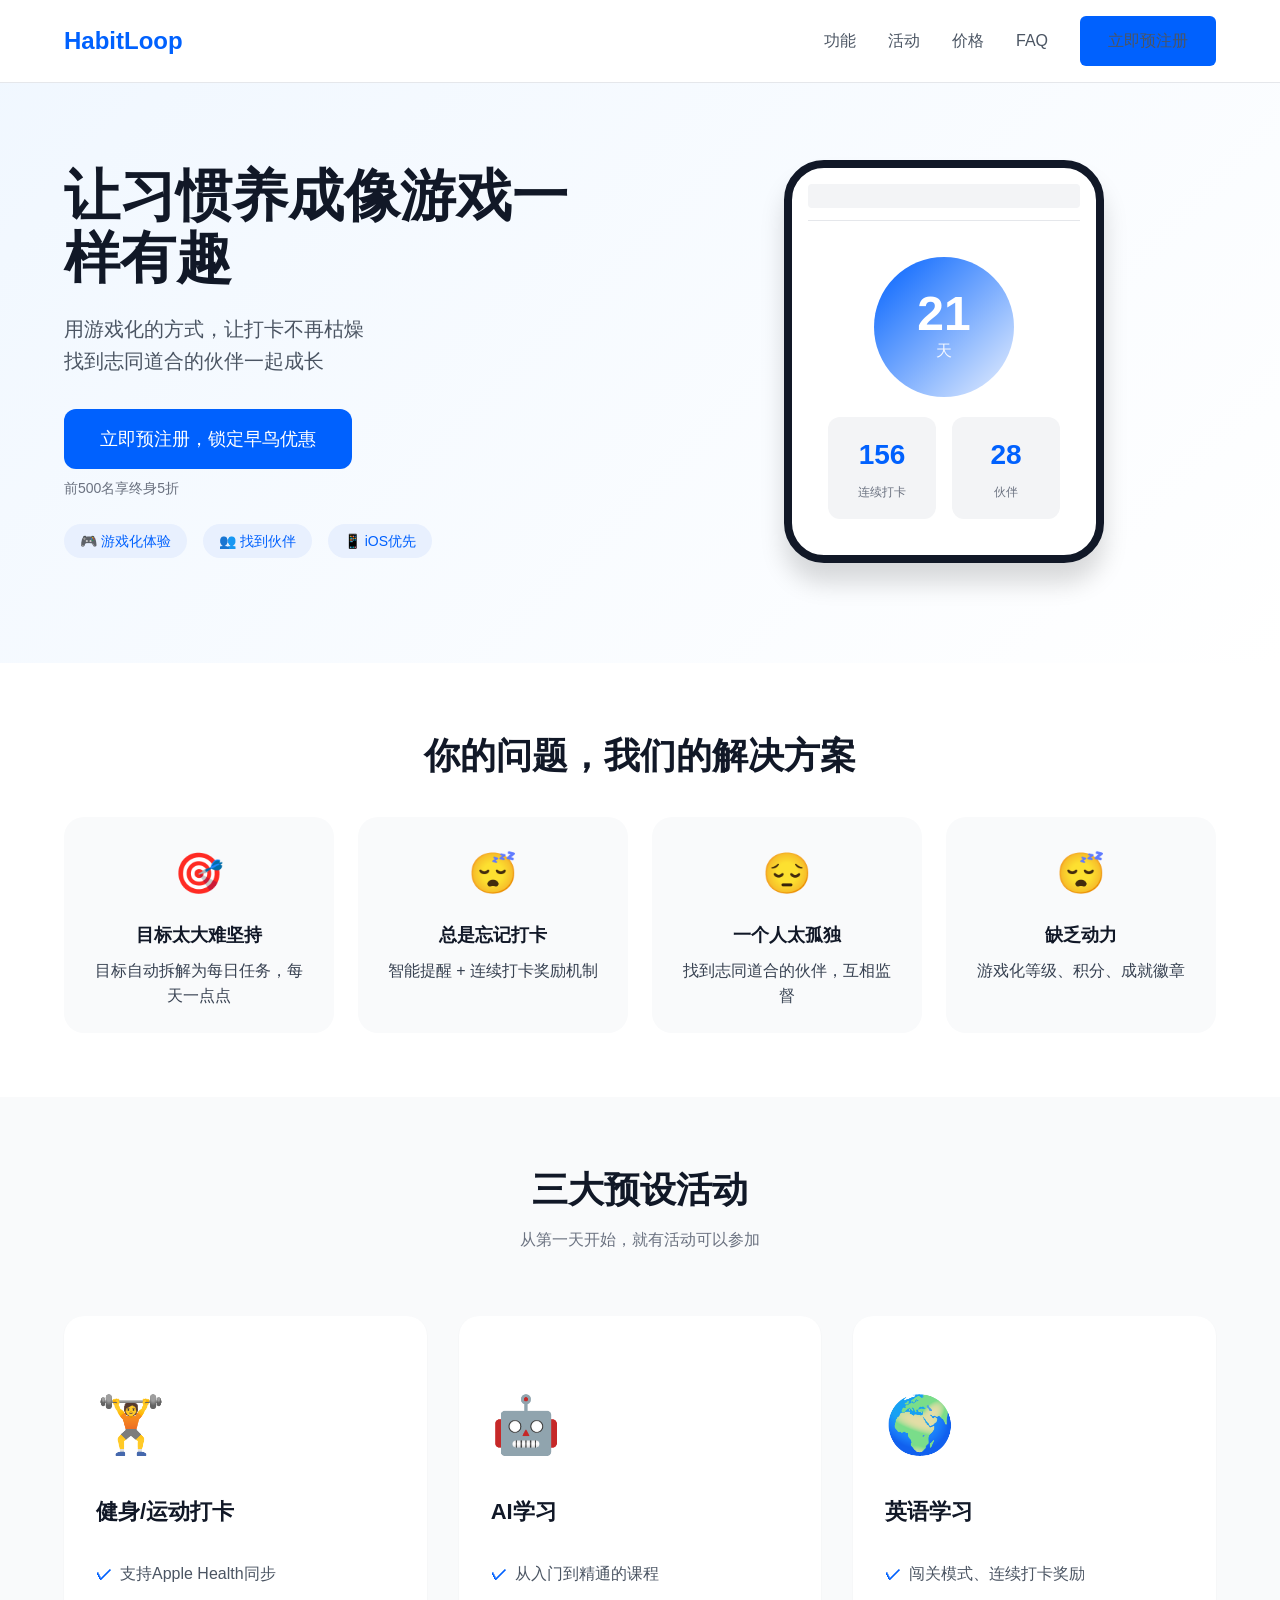
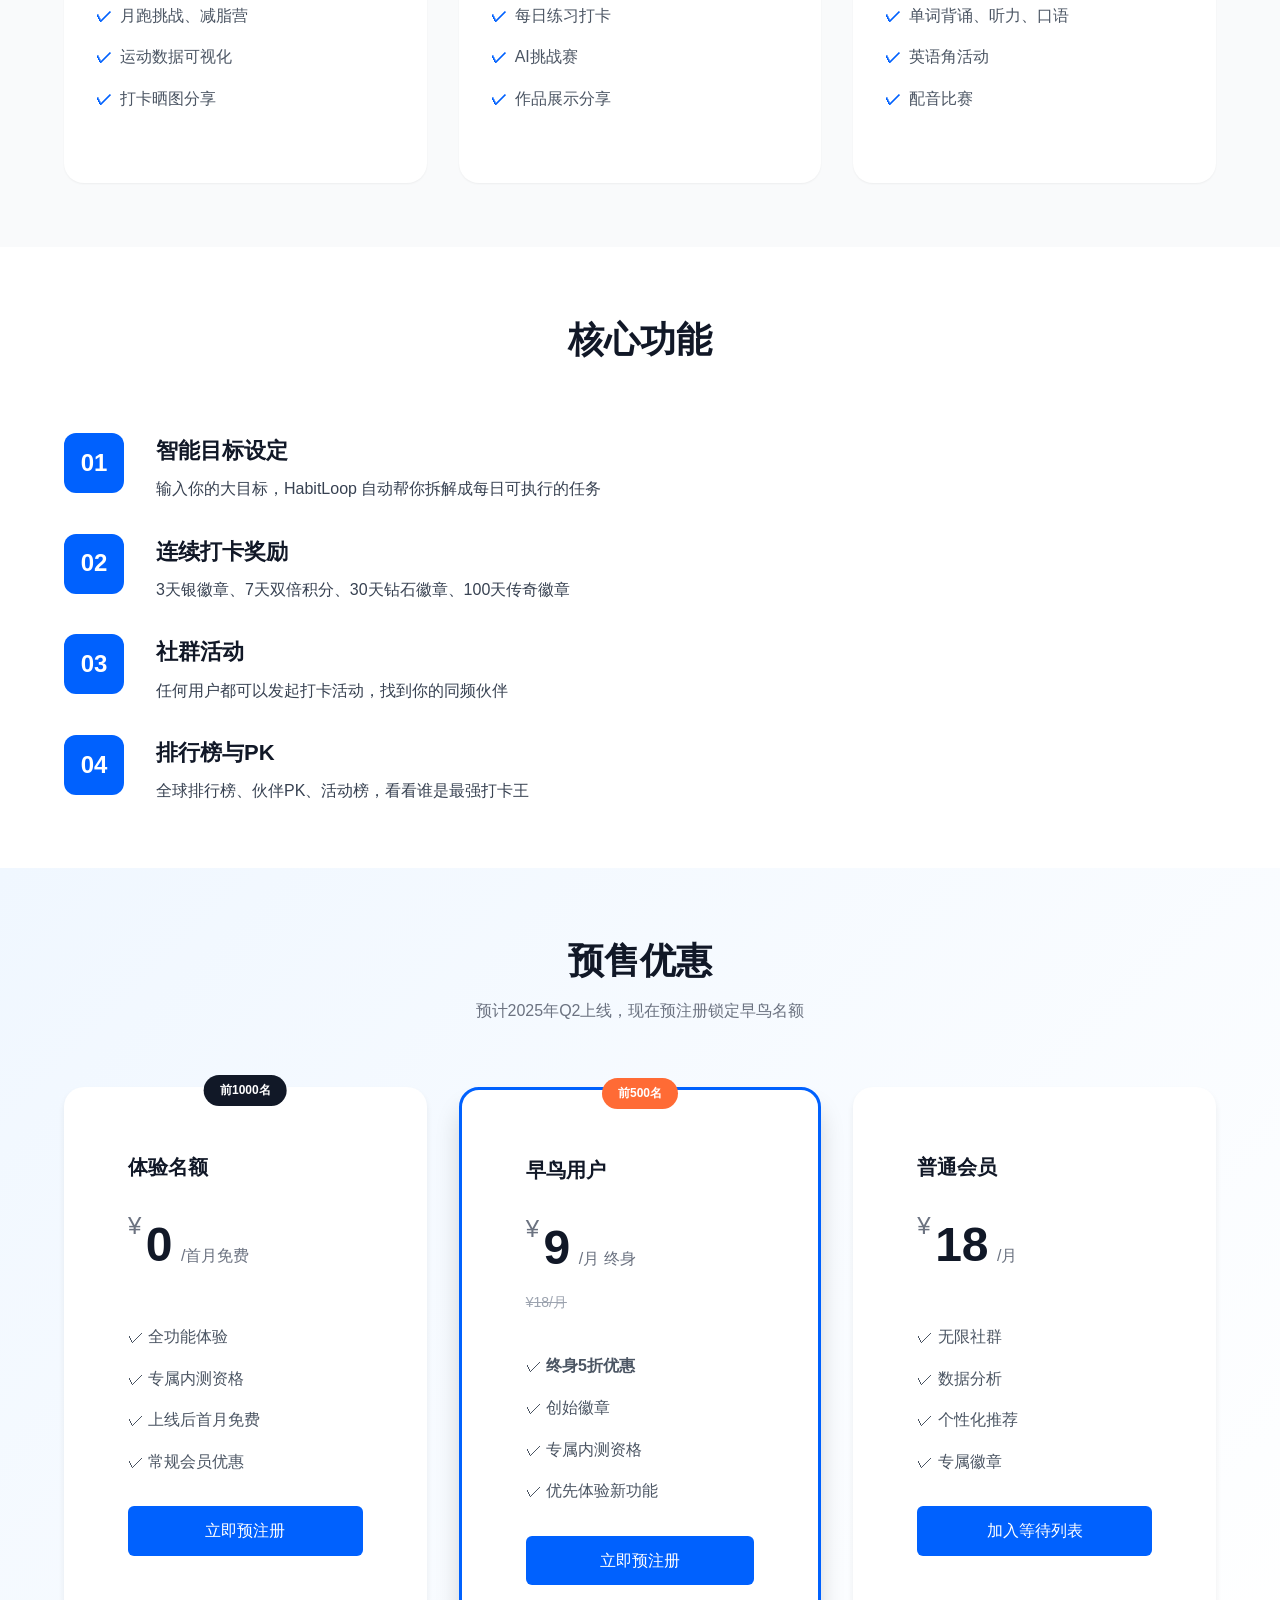
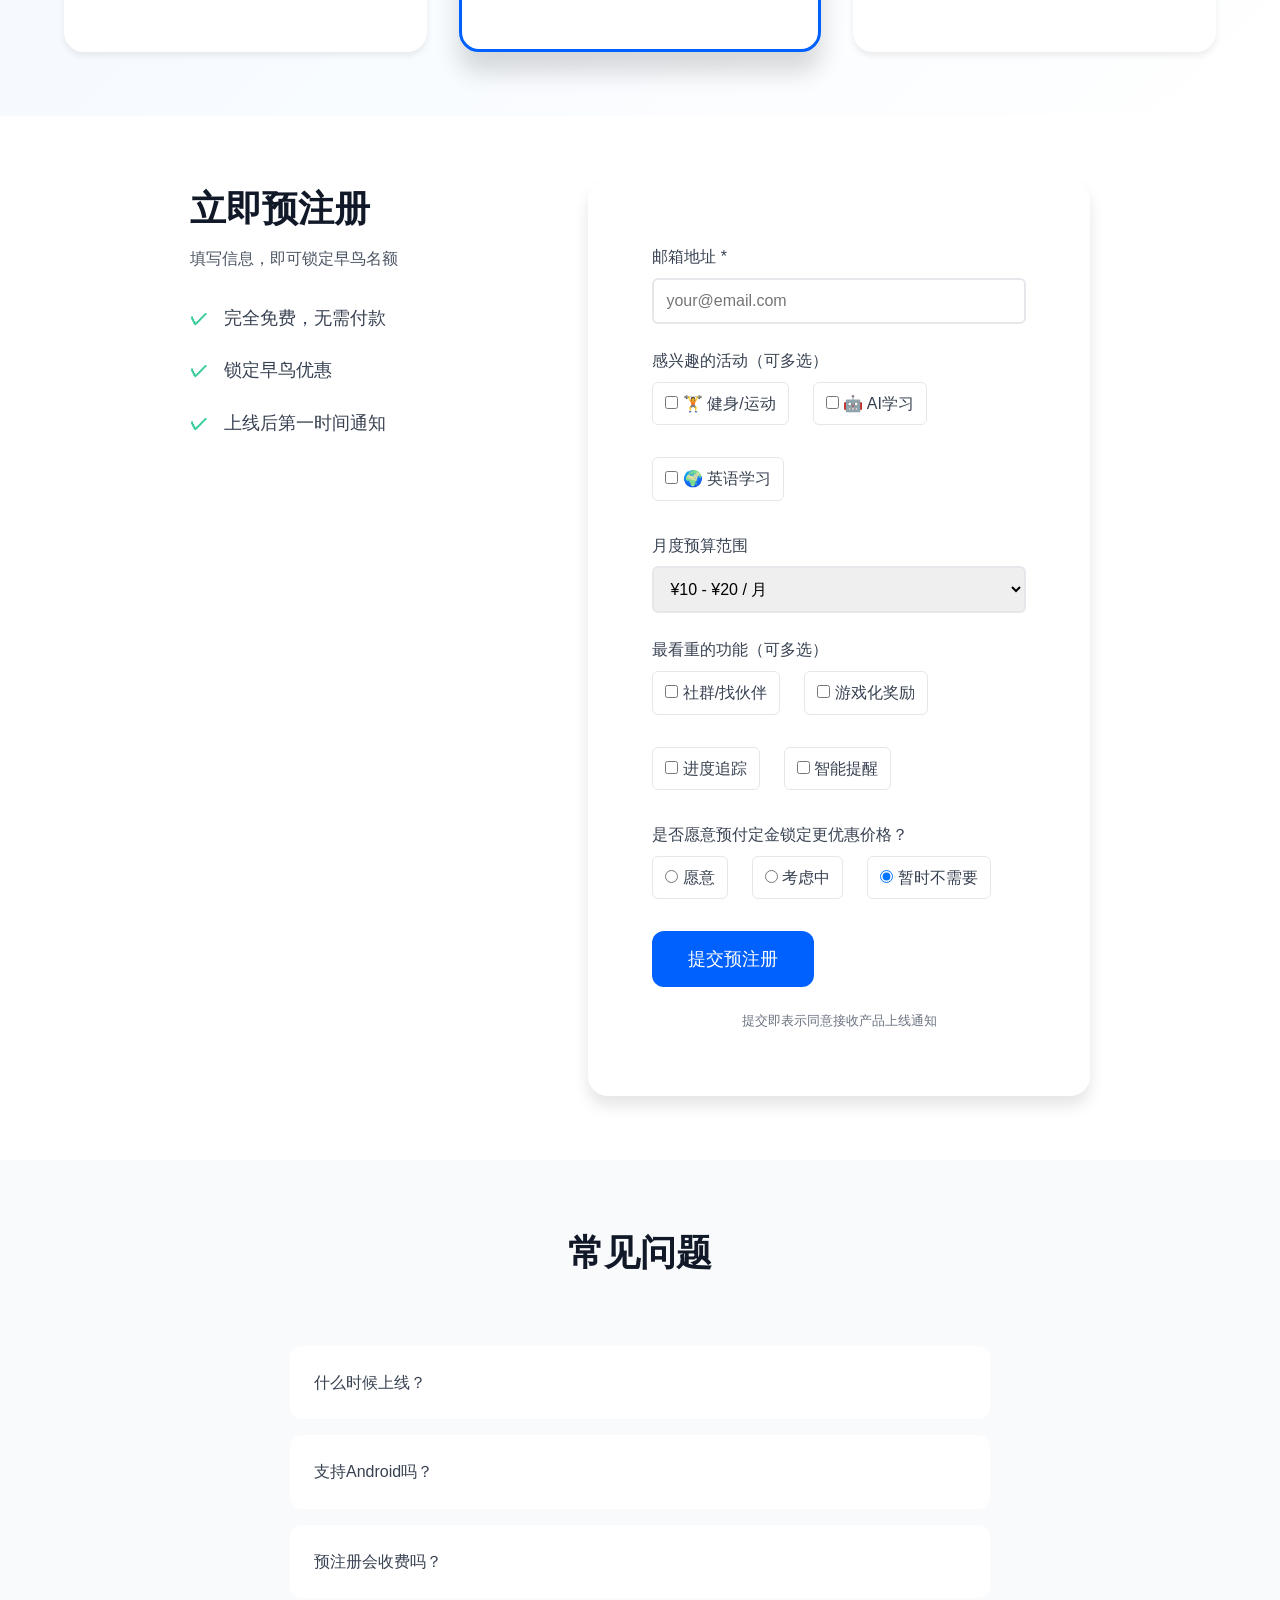
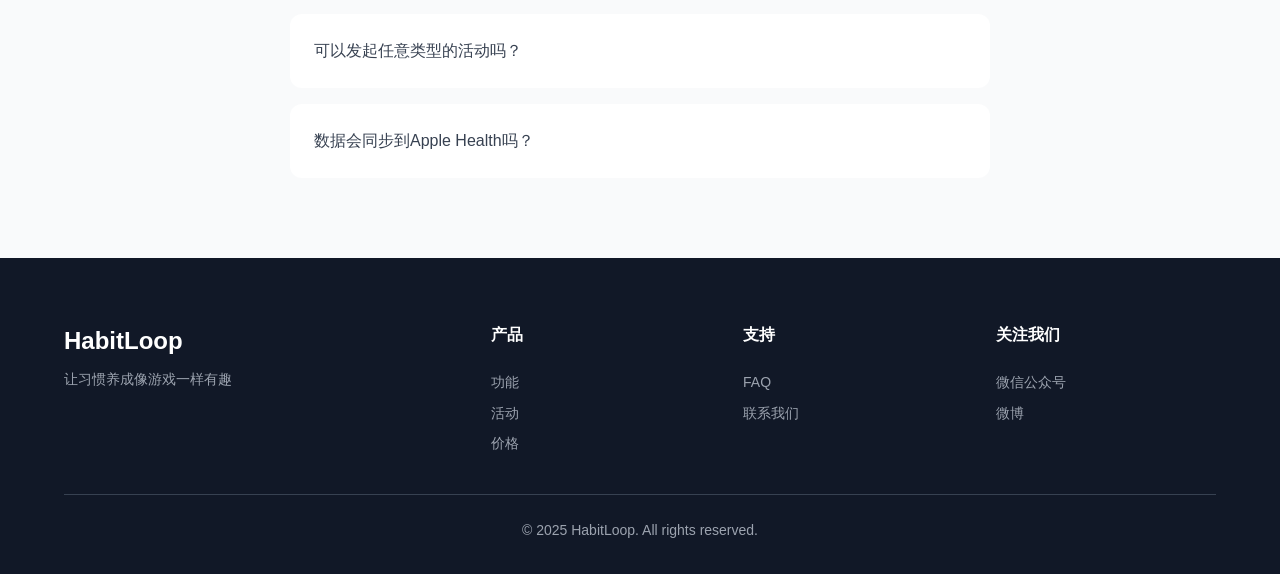
==== landing-page/index.html @ 8d121de8 "Initial commit: HabitLoop MVP with landing page" ====
<!DOCTYPE html>
<html lang="zh-CN">
<head>
    <meta charset="UTF-8">
    <meta name="viewport" content="width=device-width, initial-scale=1.0">
    <title>HabitLoop — 让习惯养成像游戏一样有趣</title>
    <link rel="stylesheet" href="css/style.css">
</head>
<body>
    <!-- 导航栏 -->
    <nav class="navbar">
        <div class="container">
            <div class="nav-brand">
                <span class="logo">HabitLoop</span>
            </div>
            <div class="nav-links">
                <a href="#features">功能</a>
                <a href="#activities">活动</a>
                <a href="#pricing">价格</a>
                <a href="#faq">FAQ</a>
                <a href="#register" class="btn-primary">立即预注册</a>
            </div>
        </div>
    </nav>

    <!-- Hero 区域 -->
    <section class="hero">
        <div class="container">
            <div class="hero-content">
                <h1>让习惯养成像游戏一样有趣</h1>
                <p class="hero-subtitle">用游戏化的方式，让打卡不再枯燥<br/>找到志同道合的伙伴一起成长</p>
                <div class="hero-cta">
                    <a href="#register" class="btn-large btn-primary">立即预注册，锁定早鸟优惠</a>
                    <p class="hero-note">前500名享终身5折</p>
                </div>
                <div class="hero-badges">
                    <span class="badge">🎮 游戏化体验</span>
                    <span class="badge">👥 找到伙伴</span>
                    <span class="badge">📱 iOS优先</span>
                </div>
            </div>
            <div class="hero-visual">
                <div class="mockup">
                    <div class="mockup-header">
                        <div class="status-bar"></div>
                    </div>
                    <div class="mockup-body">
                        <div class="progress-ring">
                            <span>21</span>
                            <span class="label">天</span>
                        </div>
                        <div class="mockup-stats">
                            <div class="stat">
                                <span class="stat-value">156</span>
                                <span class="stat-label">连续打卡</span>
                            </div>
                            <div class="stat">
                                <span class="stat-value">28</span>
                                <span class="stat-label">伙伴</span>
                            </div>
                        </div>
                    </div>
                </div>
            </div>
        </div>
    </section>

    <!-- 问题与解决方案 -->
    <section class="problem-solution">
        <div class="container">
            <h2>你的问题，我们的解决方案</h2>
            <div class="ps-grid">
                <div class="ps-card">
                    <div class="ps-icon">🎯</div>
                    <h3>目标太大难坚持</h3>
                    <p>目标自动拆解为每日任务，每天一点点</p>
                </div>
                <div class="ps-card">
                    <div class="ps-icon">😴</div>
                    <h3>总是忘记打卡</h3>
                    <p>智能提醒 + 连续打卡奖励机制</p>
                </div>
                <div class="ps-card">
                    <div class="ps-icon">😔</div>
                    <h3>一个人太孤独</h3>
                    <p>找到志同道合的伙伴，互相监督</p>
                </div>
                <div class="ps-card">
                    <div class="ps-icon">😴</div>
                    <h3>缺乏动力</h3>
                    <p>游戏化等级、积分、成就徽章</p>
                </div>
            </div>
        </div>
    </section>

    <!-- 三大预设活动 -->
    <section id="activities" class="activities">
        <div class="container">
            <h2>三大预设活动</h2>
            <p class="section-subtitle">从第一天开始，就有活动可以参加</p>
            <div class="activity-grid">
                <div class="activity-card">
                    <div class="activity-icon">🏋️</div>
                    <h3>健身/运动打卡</h3>
                    <ul>
                        <li>支持Apple Health同步</li>
                        <li>月跑挑战、减脂营</li>
                        <li>运动数据可视化</li>
                        <li>打卡晒图分享</li>
                    </ul>
                </div>
                <div class="activity-card">
                    <div class="activity-icon">🤖</div>
                    <h3>AI学习</h3>
                    <ul>
                        <li>从入门到精通的课程</li>
                        <li>每日练习打卡</li>
                        <li>AI挑战赛</li>
                        <li>作品展示分享</li>
                    </ul>
                </div>
                <div class="activity-card">
                    <div class="activity-icon">🌍</div>
                    <h3>英语学习</h3>
                    <ul>
                        <li>闯关模式、连续打卡奖励</li>
                        <li>单词背诵、听力、口语</li>
                        <li>英语角活动</li>
                        <li>配音比赛</li>
                    </ul>
                </div>
            </div>
        </div>
    </section>

    <!-- 核心功能 -->
    <section id="features" class="features">
        <div class="container">
            <h2>核心功能</h2>
            <div class="features-list">
                <div class="feature-item">
                    <div class="feature-number">01</div>
                    <div class="feature-content">
                        <h3>智能目标设定</h3>
                        <p>输入你的大目标，HabitLoop 自动帮你拆解成每日可执行的任务</p>
                    </div>
                </div>
                <div class="feature-item">
                    <div class="feature-number">02</div>
                    <div class="feature-content">
                        <h3>连续打卡奖励</h3>
                        <p>3天银徽章、7天双倍积分、30天钻石徽章、100天传奇徽章</p>
                    </div>
                </div>
                <div class="feature-item">
                    <div class="feature-number">03</div>
                    <div class="feature-content">
                        <h3>社群活动</h3>
                        <p>任何用户都可以发起打卡活动，找到你的同频伙伴</p>
                    </div>
                </div>
                <div class="feature-item">
                    <div class="feature-number">04</div>
                    <div class="feature-content">
                        <h3>排行榜与PK</h3>
                        <p>全球排行榜、伙伴PK、活动榜，看看谁是最强打卡王</p>
                    </div>
                </div>
            </div>
        </div>
    </section>

    <!-- 价格计划 -->
    <section id="pricing" class="pricing">
        <div class="container">
            <h2>预售优惠</h2>
            <p class="section-subtitle">预计2025年Q2上线，现在预注册锁定早鸟名额</p>
            <div class="pricing-grid">
                <div class="pricing-card">
                    <div class="pricing-badge">前1000名</div>
                    <h3>体验名额</h3>
                    <div class="price">
                        <span class="currency">¥</span>
                        <span class="amount">0</span>
                        <span class="period">/首月免费</span>
                    </div>
                    <ul>
                        <li>✓ 全功能体验</li>
                        <li>✓ 专属内测资格</li>
                        <li>✓ 上线后首月免费</li>
                        <li>✓ 常规会员优惠</li>
                    </ul>
                    <a href="#register" class="btn-block">立即预注册</a>
                </div>
                <div class="pricing-card featured">
                    <div class="pricing-badge hot">前500名</div>
                    <h3>早鸟用户</h3>
                    <div class="price">
                        <span class="currency">¥</span>
                        <span class="amount">9</span>
                        <span class="period">/月 终身</span>
                        <span class="original">¥18/月</span>
                    </div>
                    <ul>
                        <li>✓ <strong>终身5折优惠</strong></li>
                        <li>✓ 创始徽章</li>
                        <li>✓ 专属内测资格</li>
                        <li>✓ 优先体验新功能</li>
                    </ul>
                    <a href="#register" class="btn-block btn-primary">立即预注册</a>
                </div>
                <div class="pricing-card">
                    <h3>普通会员</h3>
                    <div class="price">
                        <span class="currency">¥</span>
                        <span class="amount">18</span>
                        <span class="period">/月</span>
                    </div>
                    <ul>
                        <li>✓ 无限社群</li>
                        <li>✓ 数据分析</li>
                        <li>✓ 个性化推荐</li>
                        <li>✓ 专属徽章</li>
                    </ul>
                    <a href="#register" class="btn-block">加入等待列表</a>
                </div>
            </div>
        </div>
    </section>

    <!-- 预注册表单 -->
    <section id="register" class="register">
        <div class="container">
            <div class="register-container">
                <div class="register-info">
                    <h2>立即预注册</h2>
                    <p>填写信息，即可锁定早鸟名额</p>
                    <div class="register-benefits">
                        <div class="benefit">
                            <span class="check">✓</span>
                            <span>完全免费，无需付款</span>
                        </div>
                        <div class="benefit">
                            <span class="check">✓</span>
                            <span>锁定早鸟优惠</span>
                        </div>
                        <div class="benefit">
                            <span class="check">✓</span>
                            <span>上线后第一时间通知</span>
                        </div>
                    </div>
                </div>
                <form class="register-form" id="preRegisterForm">
                    <div class="form-group">
                        <label>邮箱地址 *</label>
                        <input type="email" id="email" required placeholder="your@email.com">
                    </div>
                    <div class="form-group">
                        <label>感兴趣的活动（可多选）</label>
                        <div class="checkbox-group">
                            <label class="checkbox">
                                <input type="checkbox" name="activities" value="fitness">
                                <span>🏋️ 健身/运动</span>
                            </label>
                            <label class="checkbox">
                                <input type="checkbox" name="activities" value="ai">
                                <span>🤖 AI学习</span>
                            </label>
                            <label class="checkbox">
                                <input type="checkbox" name="activities" value="english">
                                <span>🌍 英语学习</span>
                            </label>
                        </div>
                    </div>
                    <div class="form-group">
                        <label>月度预算范围</label>
                        <select id="budget">
                            <option value="0-5">¥0 - ¥5 / 月</option>
                            <option value="5-10">¥5 - ¥10 / 月</option>
                            <option value="10-20" selected>¥10 - ¥20 / 月</option>
                            <option value="20-30">¥20 - ¥30 / 月</option>
                            <option value="30+">¥30+ / 月</option>
                        </select>
                    </div>
                    <div class="form-group">
                        <label>最看重的功能（可多选）</label>
                        <div class="checkbox-group">
                            <label class="checkbox">
                                <input type="checkbox" name="features" value="community">
                                <span>社群/找伙伴</span>
                            </label>
                            <label class="checkbox">
                                <input type="checkbox" name="features" value="gamification">
                                <span>游戏化奖励</span>
                            </label>
                            <label class="checkbox">
                                <input type="checkbox" name="features" value="tracking">
                                <span>进度追踪</span>
                            </label>
                            <label class="checkbox">
                                <input type="checkbox" name="features" value="reminders">
                                <span>智能提醒</span>
                            </label>
                        </div>
                    </div>
                    <div class="form-group">
                        <label>是否愿意预付定金锁定更优惠价格？</label>
                        <div class="radio-group">
                            <label class="radio">
                                <input type="radio" name="prepay" value="yes">
                                <span>愿意</span>
                            </label>
                            <label class="radio">
                                <input type="radio" name="prepay" value="maybe">
                                <span>考虑中</span>
                            </label>
                            <label class="radio">
                                <input type="radio" name="prepay" value="no" checked>
                                <span>暂时不需要</span>
                            </label>
                        </div>
                    </div>
                    <button type="submit" class="btn-large btn-primary">提交预注册</button>
                    <p class="form-note">提交即表示同意接收产品上线通知</p>
                </form>
                <div id="successMessage" class="success-message hidden">
                    <div class="success-icon">🎉</div>
                    <h3>预注册成功！</h3>
                    <p>感谢您的支持，我们会第一时间通知您上线消息。</p>
                </div>
            </div>
        </div>
    </section>

    <!-- FAQ -->
    <section id="faq" class="faq">
        <div class="container">
            <h2>常见问题</h2>
            <div class="faq-list">
                <div class="faq-item">
                    <div class="faq-question">什么时候上线？</div>
                    <div class="faq-answer">预计2025年Q2上线，具体时间会通过邮件通知预注册用户。</div>
                </div>
                <div class="faq-item">
                    <div class="faq-question">支持Android吗？</div>
                    <div class="faq-answer">目前优先开发iOS版本，Android版本计划稍后推出。</div>
                </div>
                <div class="faq-item">
                    <div class="faq-question">预注册会收费吗？</div>
                    <div class="faq-answer">完全免费！预注册只是为了锁定早鸟优惠，无需任何费用。</div>
                </div>
                <div class="faq-item">
                    <div class="faq-question">可以发起任意类型的活动吗？</div>
                    <div class="faq-answer">是的！任何用户都可以发起打卡活动，无论是运动、学习还是其他兴趣。</div>
                </div>
                <div class="faq-item">
                    <div class="faq-question">数据会同步到Apple Health吗？</div>
                    <div class="faq-answer">是的，健身打卡支持与Apple Health数据同步。</div>
                </div>
            </div>
        </div>
    </section>

    <!-- 页脚 -->
    <footer class="footer">
        <div class="container">
            <div class="footer-content">
                <div class="footer-brand">
                    <span class="logo">HabitLoop</span>
                    <p>让习惯养成像游戏一样有趣</p>
                </div>
                <div class="footer-links">
                    <div class="footer-link-group">
                        <h4>产品</h4>
                        <a href="#features">功能</a>
                        <a href="#activities">活动</a>
                        <a href="#pricing">价格</a>
                    </div>
                    <div class="footer-link-group">
                        <h4>支持</h4>
                        <a href="#faq">FAQ</a>
                        <a href="mailto:hello@habitloop.app">联系我们</a>
                    </div>
                    <div class="footer-link-group">
                        <h4>关注我们</h4>
                        <a href="#">微信公众号</a>
                        <a href="#">微博</a>
                    </div>
                </div>
            </div>
            <div class="footer-bottom">
                <p>&copy; 2025 HabitLoop. All rights reserved.</p>
            </div>
        </div>
    </footer>

    <script src="js/main.js"></script>
</body>
</html>
---- landing-page/css/style.css ----
/* === Dropbox Blue 风格设计系统 === */
:root {
    /* 主色调 - Dropbox 蓝 */
    --primary: #0061FE;
    --primary-dark: #0052D9;
    --primary-light: #E8F0FE;

    /* 辅助色 */
    --secondary: #0A2540;
    --accent: #FF6B35;
    --success: #2DCA93;
    --warning: #FFC107;

    /* 中性色 */
    --gray-50: #F9FAFB;
    --gray-100: #F3F4F6;
    --gray-200: #E5E7EB;
    --gray-300: #D1D5DB;
    --gray-400: #9CA3AF;
    --gray-500: #6B7280;
    --gray-600: #4B5563;
    --gray-700: #374151;
    --gray-800: #1F2937;
    --gray-900: #111827;

    /* 背景色 */
    --bg-white: #FFFFFF;
    --bg-light: #F9FAFB;
    --bg-dark: #0A2540;

    /* 阴影 */
    --shadow-sm: 0 1px 2px rgba(0, 0, 0, 0.05);
    --shadow-md: 0 4px 6px rgba(0, 0, 0, 0.07);
    --shadow-lg: 0 10px 15px rgba(0, 0, 0, 0.1);
    --shadow-xl: 0 20px 25px rgba(0, 0, 0, 0.15);

    /* 圆角 */
    --radius-sm: 6px;
    --radius-md: 12px;
    --radius-lg: 20px;
    --radius-xl: 32px;

    /* 间距 */
    --spacing-xs: 8px;
    --spacing-sm: 16px;
    --spacing-md: 24px;
    --spacing-lg: 32px;
    --spacing-xl: 64px;
    --spacing-xxl: 96px;
}

/* === 基础样式 === */
* {
    margin: 0;
    padding: 0;
    box-sizing: border-box;
}

html {
    scroll-behavior: smooth;
}

body {
    font-family: -apple-system, BlinkMacSystemFont, 'SF Pro Display', 'Segoe UI', Roboto, sans-serif;
    color: var(--gray-700);
    line-height: 1.6;
    background: var(--bg-white);
}

.container {
    max-width: 1200px;
    margin: 0 auto;
    padding: 0 var(--spacing-md);
}

h1, h2, h3, h4 {
    color: var(--gray-900);
    font-weight: 600;
}

a {
    text-decoration: none;
    color: inherit;
}

ul {
    list-style: none;
}

/* === 按钮样式 === */
.btn-primary, .btn-block, .btn-large {
    display: inline-flex;
    align-items: center;
    justify-content: center;
    gap: var(--spacing-xs);
    padding: 12px 28px;
    background: var(--primary);
    color: white;
    border-radius: var(--radius-sm);
    font-weight: 500;
    font-size: 16px;
    transition: all 0.3s ease;
    border: none;
    cursor: pointer;
}

.btn-primary:hover, .btn-block:hover, .btn-large:hover {
    background: var(--primary-dark);
    transform: translateY(-2px);
    box-shadow: var(--shadow-lg);
}

.btn-block {
    width: 100%;
}

.btn-large {
    padding: 16px 36px;
    font-size: 18px;
    border-radius: var(--radius-md);
}

/* === 导航栏 === */
.navbar {
    position: fixed;
    top: 0;
    left: 0;
    right: 0;
    background: rgba(255, 255, 255, 0.95);
    backdrop-filter: blur(10px);
    border-bottom: 1px solid var(--gray-200);
    z-index: 1000;
}

.navbar .container {
    display: flex;
    justify-content: space-between;
    align-items: center;
    padding: var(--spacing-sm) var(--spacing-md);
}

.nav-brand .logo {
    font-size: 24px;
    font-weight: 700;
    color: var(--primary);
}

.nav-links {
    display: flex;
    align-items: center;
    gap: var(--spacing-lg);
}

.nav-links a {
    color: var(--gray-600);
    font-weight: 500;
    transition: color 0.2s;
}

.nav-links a:hover {
    color: var(--primary);
}

/* === Hero 区域 === */
.hero {
    padding: 160px 0 100px;
    background: linear-gradient(135deg, #F0F7FF 0%, #FFFFFF 100%);
}

.hero .container {
    display: grid;
    grid-template-columns: 1fr 1fr;
    gap: var(--spacing-xl);
    align-items: center;
}

.hero h1 {
    font-size: 56px;
    line-height: 1.1;
    margin-bottom: var(--spacing-md);
    color: var(--gray-900);
}

.hero-subtitle {
    font-size: 20px;
    color: var(--gray-600);
    margin-bottom: var(--spacing-lg);
}

.hero-cta {
    margin-bottom: var(--spacing-md);
}

.hero-note {
    font-size: 14px;
    color: var(--gray-500);
    margin-top: var(--spacing-xs);
}

.hero-badges {
    display: flex;
    gap: var(--spacing-sm);
    flex-wrap: wrap;
}

.badge {
    background: var(--primary-light);
    color: var(--primary);
    padding: 6px 16px;
    border-radius: 20px;
    font-size: 14px;
    font-weight: 500;
}

/* 手机模型 */
.mockup {
    background: white;
    border-radius: 40px;
    box-shadow: var(--shadow-xl);
    padding: 16px;
    max-width: 320px;
    margin: 0 auto;
    border: 8px solid var(--gray-900);
}

.mockup-header {
    border-bottom: 1px solid var(--gray-200);
    padding-bottom: 12px;
    margin-bottom: 16px;
}

.status-bar {
    height: 24px;
    background: var(--gray-100);
    border-radius: 4px;
}

.mockup-body {
    text-align: center;
    padding: 20px;
}

.progress-ring {
    width: 140px;
    height: 140px;
    border-radius: 50%;
    background: linear-gradient(135deg, var(--primary) 0%, var(--primary-light) 100%);
    display: flex;
    flex-direction: column;
    align-items: center;
    justify-content: center;
    margin: 0 auto 20px;
    color: white;
}

.progress-ring span:first-child {
    font-size: 48px;
    font-weight: 700;
    line-height: 1;
}

.progress-ring .label {
    font-size: 16px;
    opacity: 0.9;
}

.mockup-stats {
    display: grid;
    grid-template-columns: 1fr 1fr;
    gap: 16px;
}

.stat {
    background: var(--gray-100);
    padding: 16px;
    border-radius: var(--radius-md);
}

.stat-value {
    display: block;
    font-size: 28px;
    font-weight: 700;
    color: var(--primary);
}

.stat-label {
    font-size: 12px;
    color: var(--gray-500);
}

/* === 问题与解决方案 === */
.problem-solution {
    padding: var(--spacing-xl) 0;
    background: var(--bg-white);
}

.problem-solution h2 {
    text-align: center;
    margin-bottom: var(--spacing-lg);
    font-size: 36px;
}

.ps-grid {
    display: grid;
    grid-template-columns: repeat(4, 1fr);
    gap: var(--spacing-md);
}

.ps-card {
    background: var(--bg-light);
    padding: var(--spacing-md);
    border-radius: var(--radius-lg);
    text-align: center;
    transition: transform 0.3s, box-shadow 0.3s;
}

.ps-card:hover {
    transform: translateY(-8px);
    box-shadow: var(--shadow-lg);
}

.ps-icon {
    font-size: 40px;
    margin-bottom: var(--spacing-sm);
}

.ps-card h3 {
    font-size: 18px;
    margin-bottom: var(--spacing-xs);
}

/* === 活动展示 === */
.activities {
    padding: var(--spacing-xl) 0;
    background: var(--gray-50);
}

.activities h2 {
    text-align: center;
    margin-bottom: var(--spacing-xs);
    font-size: 36px;
}

.section-subtitle {
    text-align: center;
    color: var(--gray-500);
    margin-bottom: var(--spacing-xl);
}

.activity-grid {
    display: grid;
    grid-template-columns: repeat(3, 1fr);
    gap: var(--spacing-lg);
}

.activity-card {
    background: white;
    padding: var(--spacing-xl) var(--spacing-lg);
    border-radius: var(--radius-lg);
    box-shadow: var(--shadow-sm);
    transition: all 0.3s;
}

.activity-card:hover {
    box-shadow: var(--shadow-xl);
    transform: translateY(-4px);
}

.activity-icon {
    font-size: 56px;
    margin-bottom: var(--spacing-md);
}

.activity-card h3 {
    font-size: 22px;
    margin-bottom: var(--spacing-md);
}

.activity-card ul li {
    padding: 8px 0;
    color: var(--gray-600);
    display: flex;
    align-items: center;
}

.activity-card ul li::before {
    content: '✓';
    color: var(--primary);
    margin-right: 8px;
    font-weight: bold;
}

/* === 核心功能 === */
.features {
    padding: var(--spacing-xl) 0;
}

.features h2 {
    text-align: center;
    margin-bottom: var(--spacing-xl);
    font-size: 36px;
}

.features-list {
    display: flex;
    flex-direction: column;
    gap: var(--spacing-lg);
}

.feature-item {
    display: flex;
    gap: var(--spacing-lg);
    align-items: flex-start;
}

.feature-number {
    width: 60px;
    height: 60px;
    background: var(--primary);
    color: white;
    border-radius: var(--radius-md);
    display: flex;
    align-items: center;
    justify-content: center;
    font-size: 24px;
    font-weight: 700;
    flex-shrink: 0;
}

.feature-content h3 {
    font-size: 22px;
    margin-bottom: var(--spacing-xs);
}

/* === 价格计划 === */
.pricing {
    padding: var(--spacing-xl) 0;
    background: linear-gradient(135deg, #F0F7FF 0%, #FFFFFF 100%);
}

.pricing h2 {
    text-align: center;
    margin-bottom: var(--spacing-xs);
    font-size: 36px;
}

.pricing-grid {
    display: grid;
    grid-template-columns: repeat(3, 1fr);
    gap: var(--spacing-lg);
    margin-top: var(--spacing-xl);
}

.pricing-card {
    background: white;
    padding: var(--spacing-xl);
    border-radius: var(--radius-lg);
    box-shadow: var(--shadow-md);
    position: relative;
}

.pricing-card.featured {
    border: 3px solid var(--primary);
    box-shadow: var(--shadow-xl);
}

.pricing-badge {
    position: absolute;
    top: -12px;
    left: 50%;
    transform: translateX(-50%);
    background: var(--gray-900);
    color: white;
    padding: 6px 16px;
    border-radius: 20px;
    font-size: 12px;
    font-weight: 600;
}

.pricing-badge.hot {
    background: var(--accent);
}

.pricing-card h3 {
    font-size: 20px;
    margin-bottom: var(--spacing-md);
}

.price {
    margin-bottom: var(--spacing-lg);
}

.currency {
    font-size: 24px;
    color: var(--gray-500);
    vertical-align: top;
}

.amount {
    font-size: 48px;
    font-weight: 700;
    color: var(--gray-900);
}

.period {
    color: var(--gray-500);
    margin-left: 4px;
}

.original {
    display: block;
    font-size: 14px;
    color: var(--gray-400);
    text-decoration: line-through;
    margin-top: 4px;
}

.pricing-card ul li {
    padding: 8px 0;
    color: var(--gray-600);
}

.pricing-card .btn-block {
    margin-top: var(--spacing-md);
}

/* === 预注册表单 === */
.register {
    padding: var(--spacing-xl) 0;
}

.register-container {
    max-width: 900px;
    margin: 0 auto;
    display: grid;
    grid-template-columns: 1fr 1.5fr;
    gap: var(--spacing-xl);
    align-items: start;
}

.register-info h2 {
    font-size: 36px;
    margin-bottom: var(--spacing-xs);
}

.register-info p {
    color: var(--gray-600);
    margin-bottom: var(--spacing-lg);
}

.register-benefits {
    display: flex;
    flex-direction: column;
    gap: var(--spacing-md);
}

.benefit {
    display: flex;
    align-items: center;
    gap: var(--spacing-sm);
    font-size: 18px;
}

.benefit .check {
    color: var(--success);
    font-weight: bold;
}

/* 表单样式 */
.register-form {
    background: white;
    padding: var(--spacing-xl);
    border-radius: var(--radius-lg);
    box-shadow: var(--shadow-lg);
}

.form-group {
    margin-bottom: var(--spacing-md);
}

.form-group label {
    display: block;
    font-weight: 500;
    margin-bottom: var(--spacing-xs);
    color: var(--gray-700);
}

.form-group input[type="email"],
.form-group input[type="text"],
.form-group select,
.form-group textarea {
    width: 100%;
    padding: 12px;
    border: 2px solid var(--gray-200);
    border-radius: var(--radius-sm);
    font-size: 16px;
    transition: border-color 0.2s;
}

.form-group input:focus,
.form-group select:focus,
.form-group textarea:focus {
    outline: none;
    border-color: var(--primary);
}

.checkbox-group,
.radio-group {
    display: flex;
    flex-wrap: wrap;
    gap: var(--spacing-md);
}

.checkbox,
.radio {
    display: flex;
    align-items: center;
    gap: 8px;
    cursor: pointer;
    padding: 8px 12px;
    border: 1px solid var(--gray-200);
    border-radius: var(--radius-sm);
    transition: all 0.2s;
}

.checkbox:hover,
.radio:hover {
    background: var(--gray-50);
}

.checkbox input,
.radio input {
    margin: 0;
}

.form-note {
    text-align: center;
    color: var(--gray-500);
    font-size: 13px;
    margin-top: var(--spacing-md);
}

/* 成功消息 */
.success-message {
    background: white;
    padding: var(--spacing-xl);
    border-radius: var(--radius-lg);
    box-shadow: var(--shadow-lg);
    text-align: center;
}

.success-icon {
    font-size: 64px;
    margin-bottom: var(--spacing-md);
}

.success-message h3 {
    font-size: 24px;
    margin-bottom: var(--spacing-xs);
}

.hidden {
    display: none;
}

/* === FAQ === */
.faq {
    padding: var(--spacing-xl) 0;
    background: var(--gray-50);
}

.faq h2 {
    text-align: center;
    margin-bottom: var(--spacing-xl);
    font-size: 36px;
}

.faq-list {
    max-width: 700px;
    margin: 0 auto;
}

.faq-item {
    background: white;
    margin-bottom: var(--spacing-sm);
    border-radius: var(--radius-md);
    overflow: hidden;
}

.faq-question {
    padding: var(--spacing-md);
    cursor: pointer;
    font-weight: 500;
    transition: background 0.2s;
}

.faq-question:hover {
    background: var(--gray-50);
}

.faq-answer {
    padding: 0 var(--spacing-md) var(--spacing-md);
    color: var(--gray-600);
    display: none;
}

.faq-item.active .faq-answer {
    display: block;
}

/* === 页脚 === */
.footer {
    background: var(--gray-900);
    color: var(--gray-400);
    padding: var(--spacing-xl) 0 var(--spacing-lg);
}

.footer-content {
    display: grid;
    grid-template-columns: 1fr 2fr;
    gap: var(--spacing-xl);
    margin-bottom: var(--spacing-lg);
}

.footer-brand .logo {
    font-size: 24px;
    font-weight: 700;
    color: white;
    display: block;
    margin-bottom: var(--spacing-xs);
}

.footer-brand p {
    font-size: 14px;
}

.footer-links {
    display: grid;
    grid-template-columns: repeat(3, 1fr);
    gap: var(--spacing-lg);
}

.footer-link-group h4 {
    color: white;
    font-size: 16px;
    margin-bottom: var(--spacing-md);
}

.footer-links a {
    display: block;
    color: var(--gray-400);
    margin-bottom: var(--spacing-xs);
    font-size: 14px;
}

.footer-links a:hover {
    color: white;
}

.footer-bottom {
    border-top: 1px solid var(--gray-700);
    padding-top: var(--spacing-md);
    text-align: center;
    font-size: 14px;
}

/* === 响应式设计 === */
@media (max-width: 768px) {
    .nav-links {
        display: none;
    }

    .hero .container {
        grid-template-columns: 1fr;
        text-align: center;
    }

    .hero h1 {
        font-size: 36px;
    }

    .ps-grid,
    .activity-grid,
    .pricing-grid {
        grid-template-columns: 1fr;
    }

    .register-container {
        grid-template-columns: 1fr;
    }

    .footer-content {
        grid-template-columns: 1fr;
    }

    .footer-links {
        grid-template-columns: repeat(2, 1fr);
    }
}
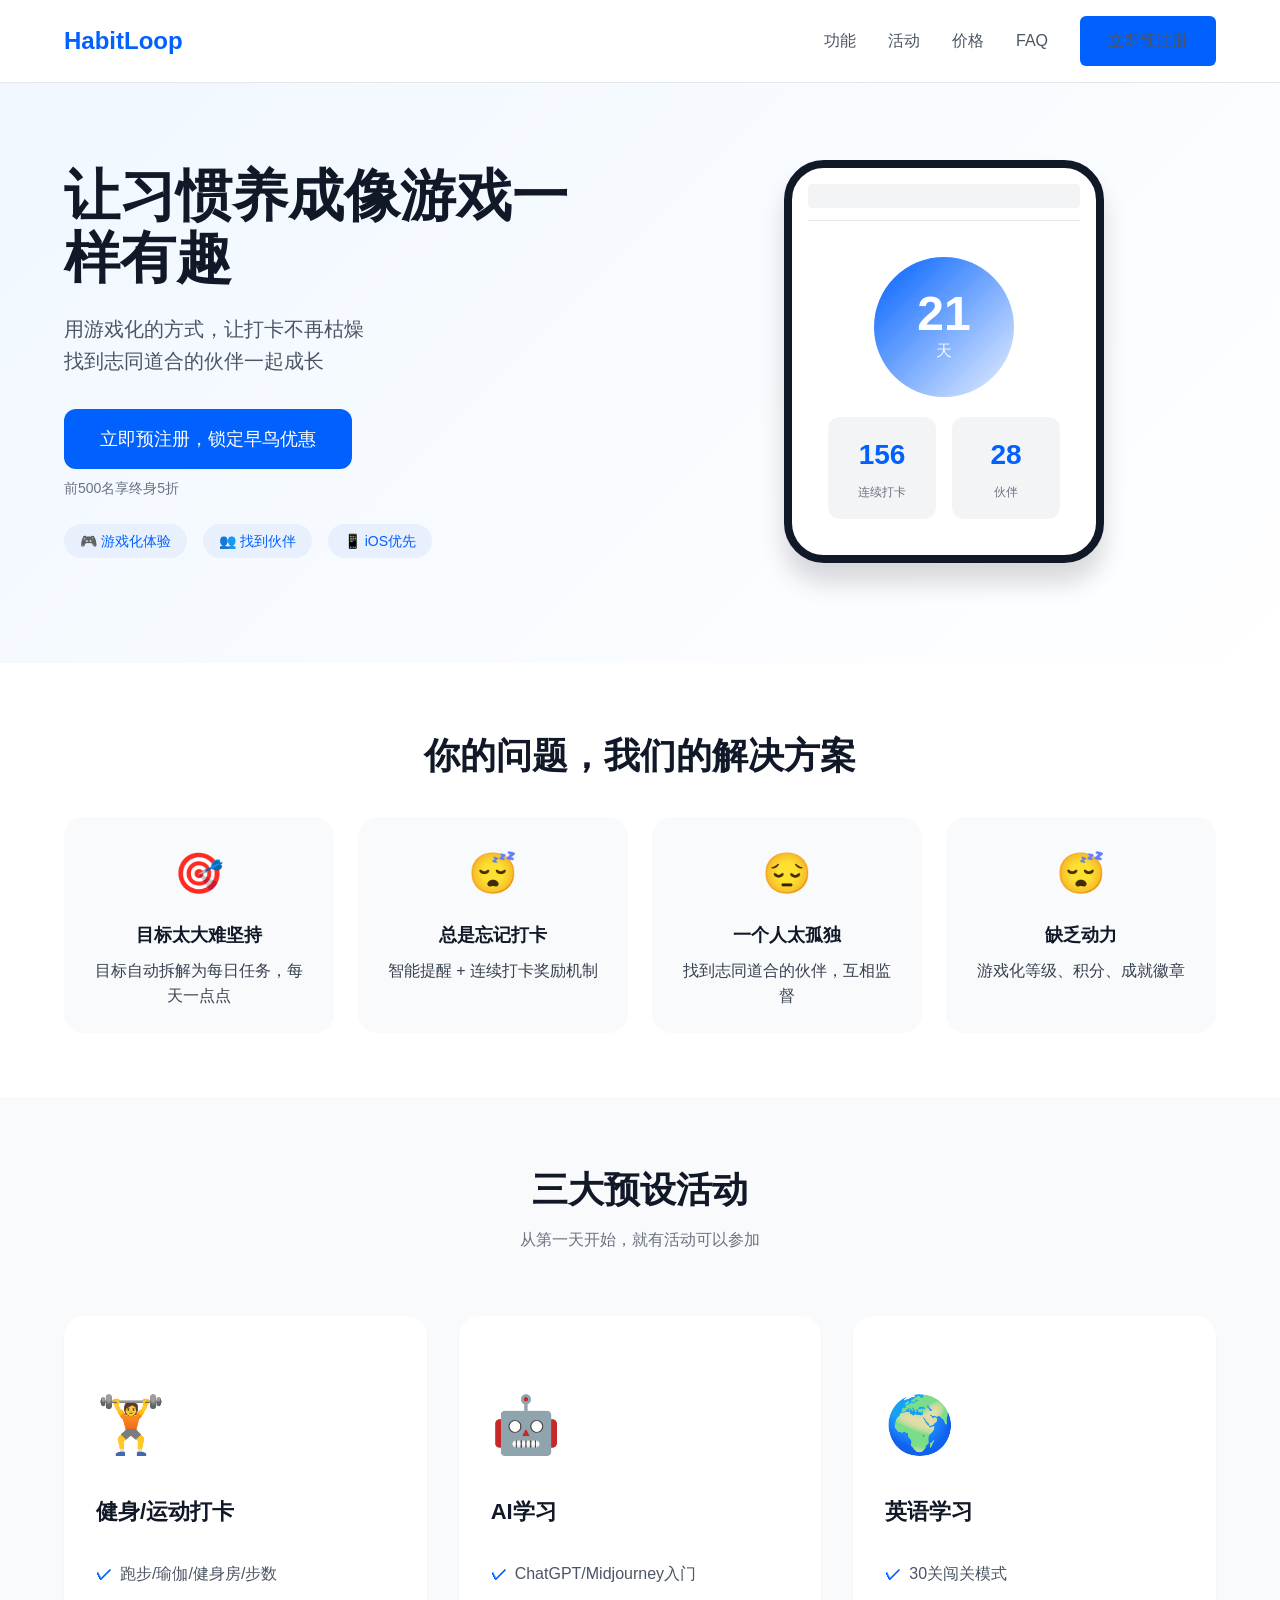
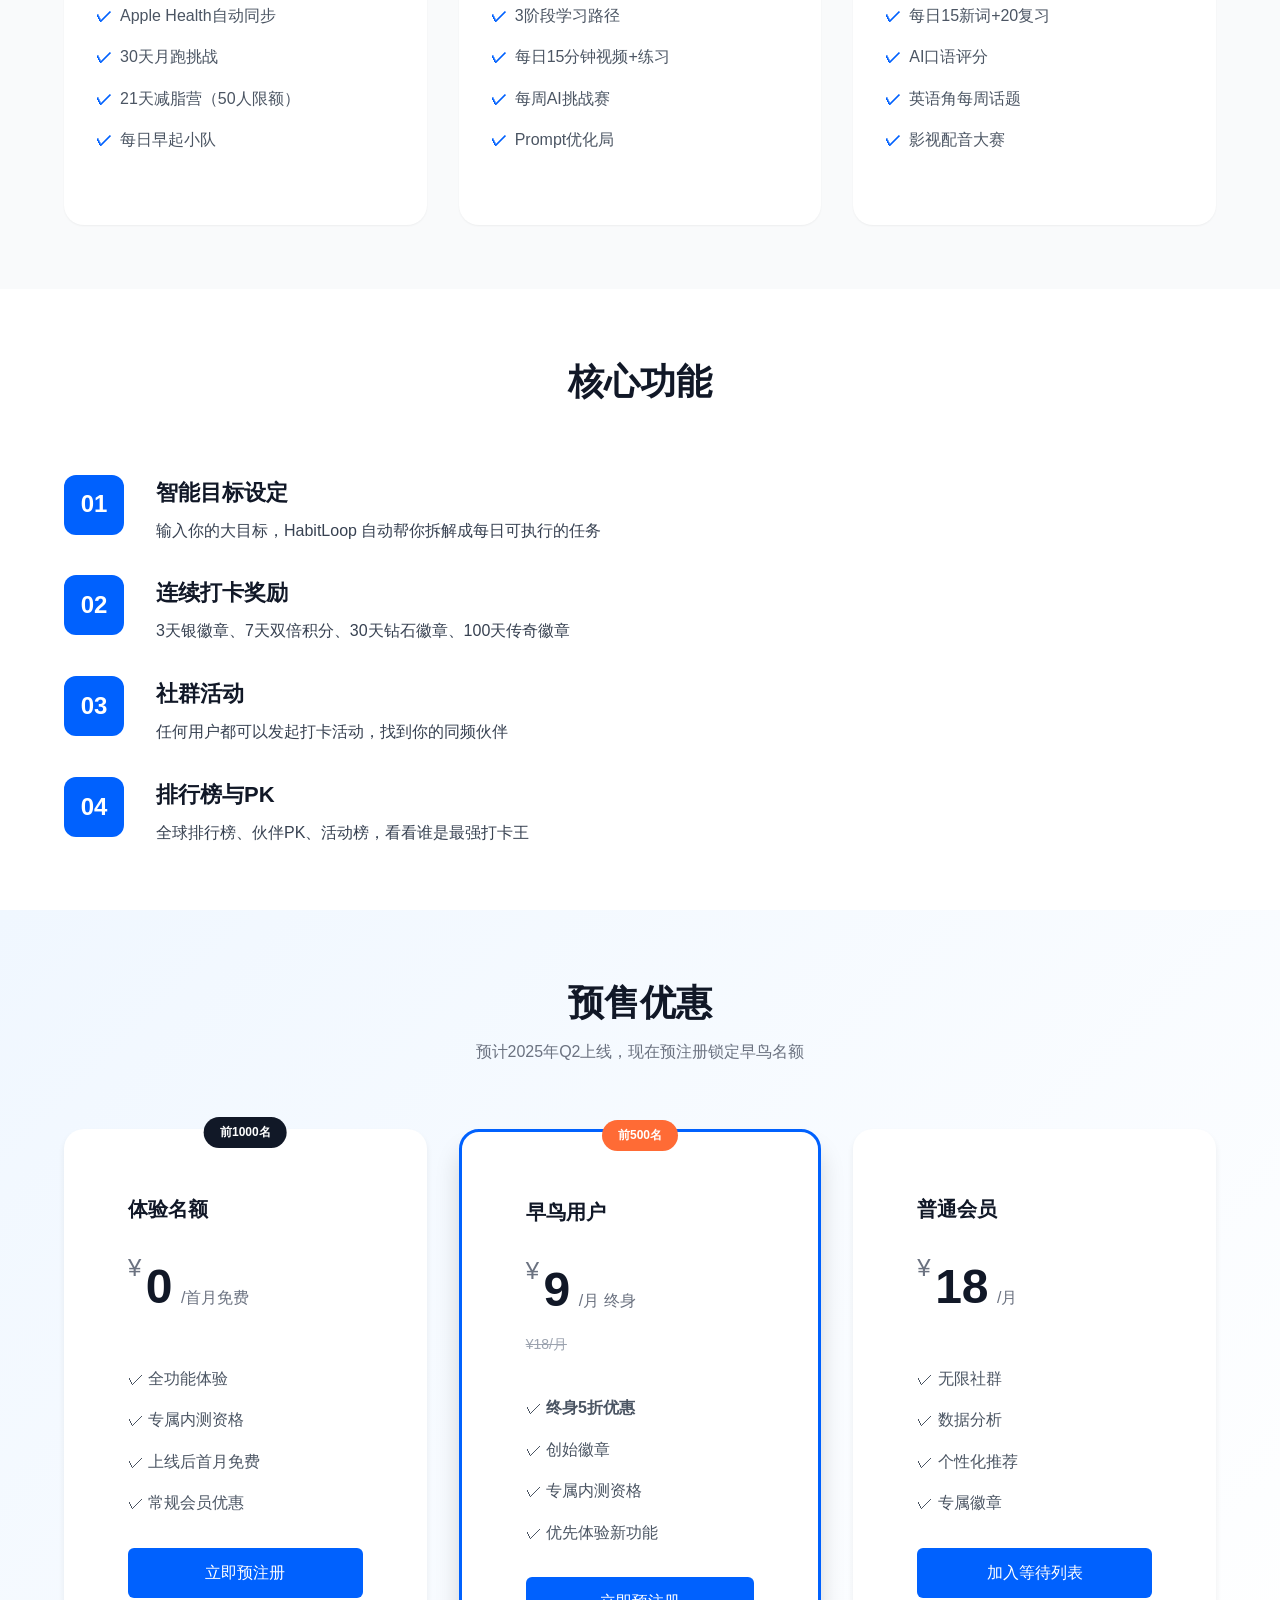
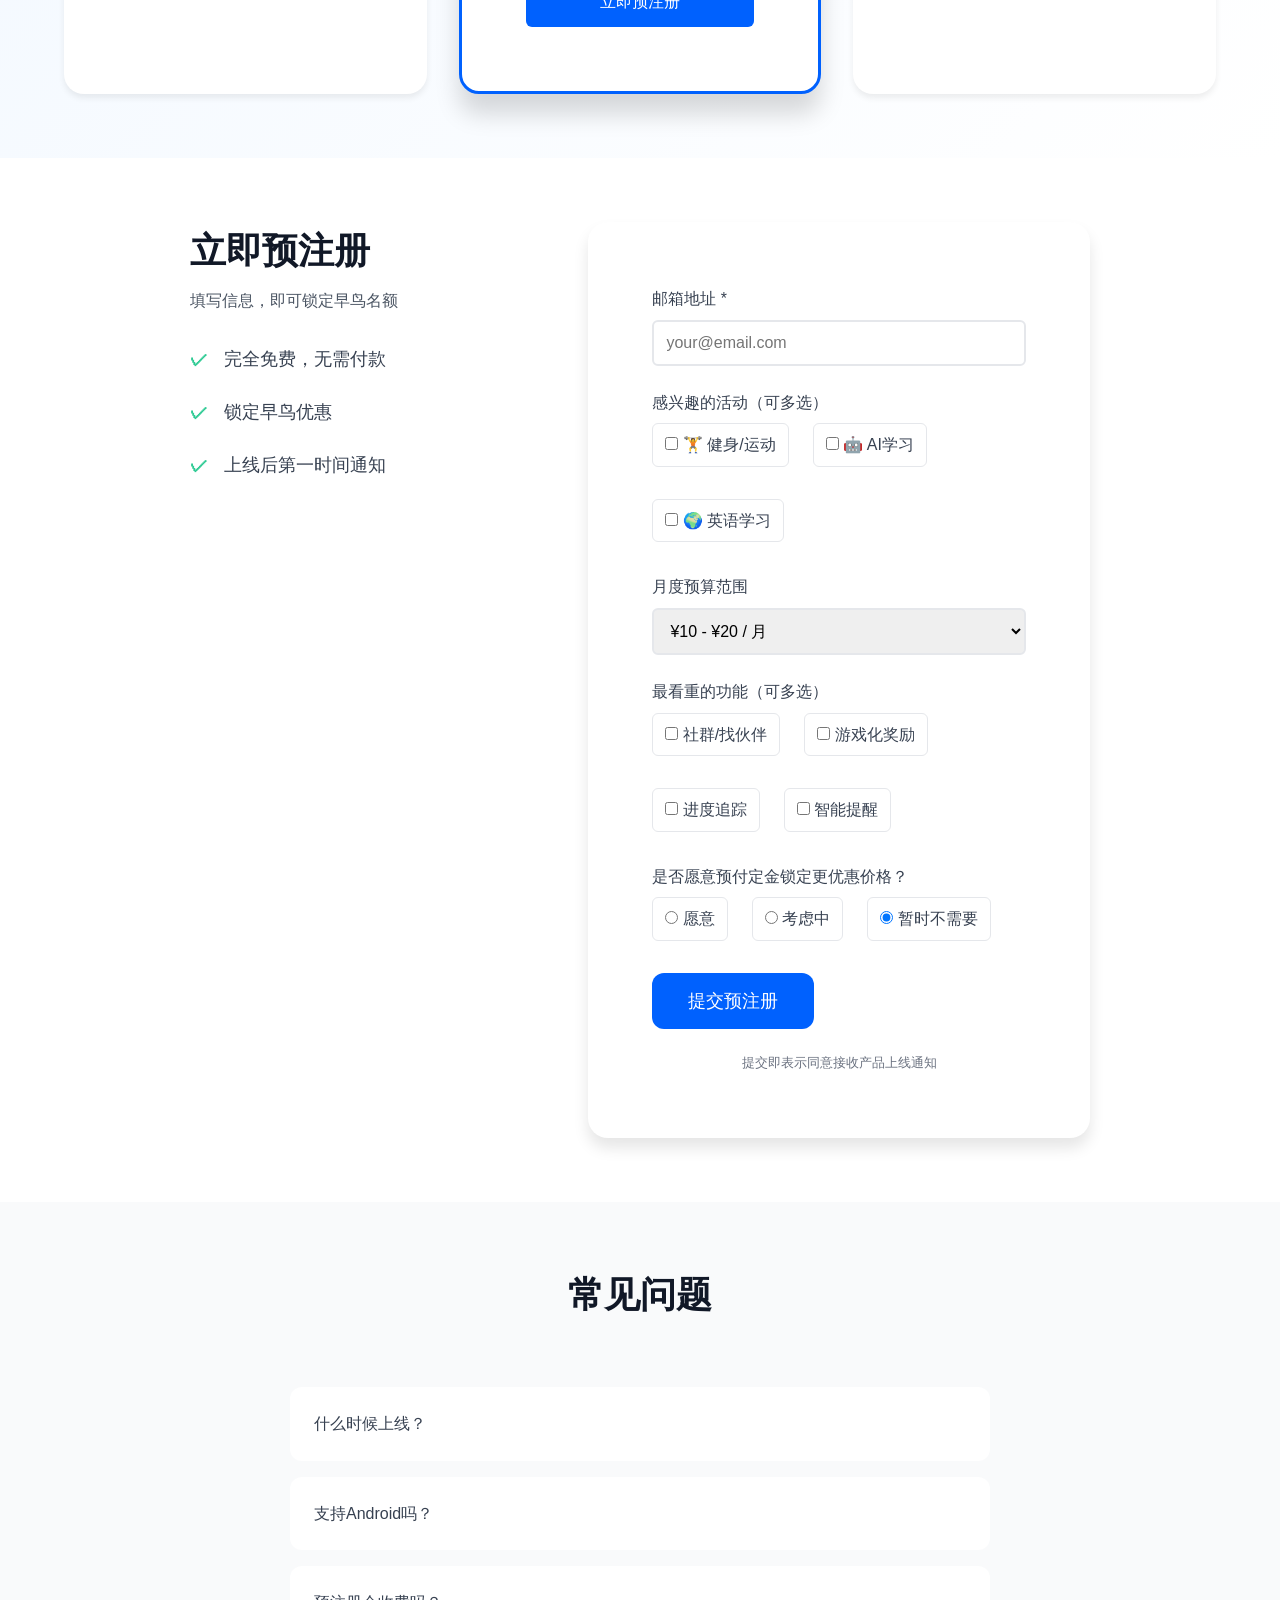
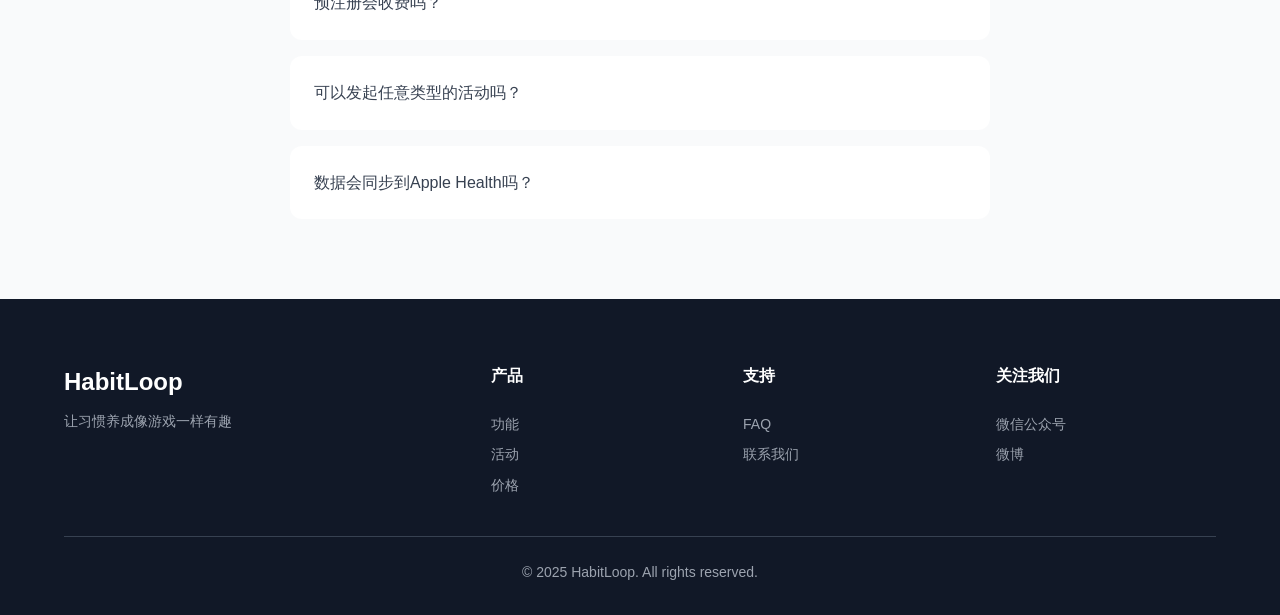
==== commit d8cbab5f: "深化活动内容，更具体真实的任务描述" ====
--- a/landing-page/index.html
+++ b/landing-page/index.html
@@ -5,6 +5,16 @@
     <meta name="viewport" content="width=device-width, initial-scale=1.0">
     <title>HabitLoop — 让习惯养成像游戏一样有趣</title>
     <link rel="stylesheet" href="css/style.css">
+    <script src="config.js"></script>
+    <script>
+        // Vercel 部署时从环境变量注入
+        if (window.VERCEL_NOTION_API_KEY) {
+            window.NOTION_API_KEY = window.VERCEL_NOTION_API_KEY;
+        }
+        if (window.VERCEL_NOTION_DATABASE_ID) {
+            window.NOTION_DATABASE_ID = window.VERCEL_NOTION_DATABASE_ID;
+        }
+    </script>
 </head>
 <body>
     <!-- 导航栏 -->
@@ -104,30 +114,33 @@
                     <div class="activity-icon">🏋️</div>
                     <h3>健身/运动打卡</h3>
                     <ul>
-                        <li>支持Apple Health同步</li>
-                        <li>月跑挑战、减脂营</li>
-                        <li>运动数据可视化</li>
-                        <li>打卡晒图分享</li>
+                        <li>跑步/瑜伽/健身房/步数</li>
+                        <li>Apple Health自动同步</li>
+                        <li>30天月跑挑战</li>
+                        <li>21天减脂营（50人限额）</li>
+                        <li>每日早起小队</li>
                     </ul>
                 </div>
                 <div class="activity-card">
                     <div class="activity-icon">🤖</div>
                     <h3>AI学习</h3>
                     <ul>
-                        <li>从入门到精通的课程</li>
-                        <li>每日练习打卡</li>
-                        <li>AI挑战赛</li>
-                        <li>作品展示分享</li>
+                        <li>ChatGPT/Midjourney入门</li>
+                        <li>3阶段学习路径</li>
+                        <li>每日15分钟视频+练习</li>
+                        <li>每周AI挑战赛</li>
+                        <li>Prompt优化局</li>
                     </ul>
                 </div>
                 <div class="activity-card">
                     <div class="activity-icon">🌍</div>
                     <h3>英语学习</h3>
                     <ul>
-                        <li>闯关模式、连续打卡奖励</li>
-                        <li>单词背诵、听力、口语</li>
-                        <li>英语角活动</li>
-                        <li>配音比赛</li>
+                        <li>30关闯关模式</li>
+                        <li>每日15新词+20复习</li>
+                        <li>AI口语评分</li>
+                        <li>英语角每周话题</li>
+                        <li>影视配音大赛</li>
                     </ul>
                 </div>
             </div>
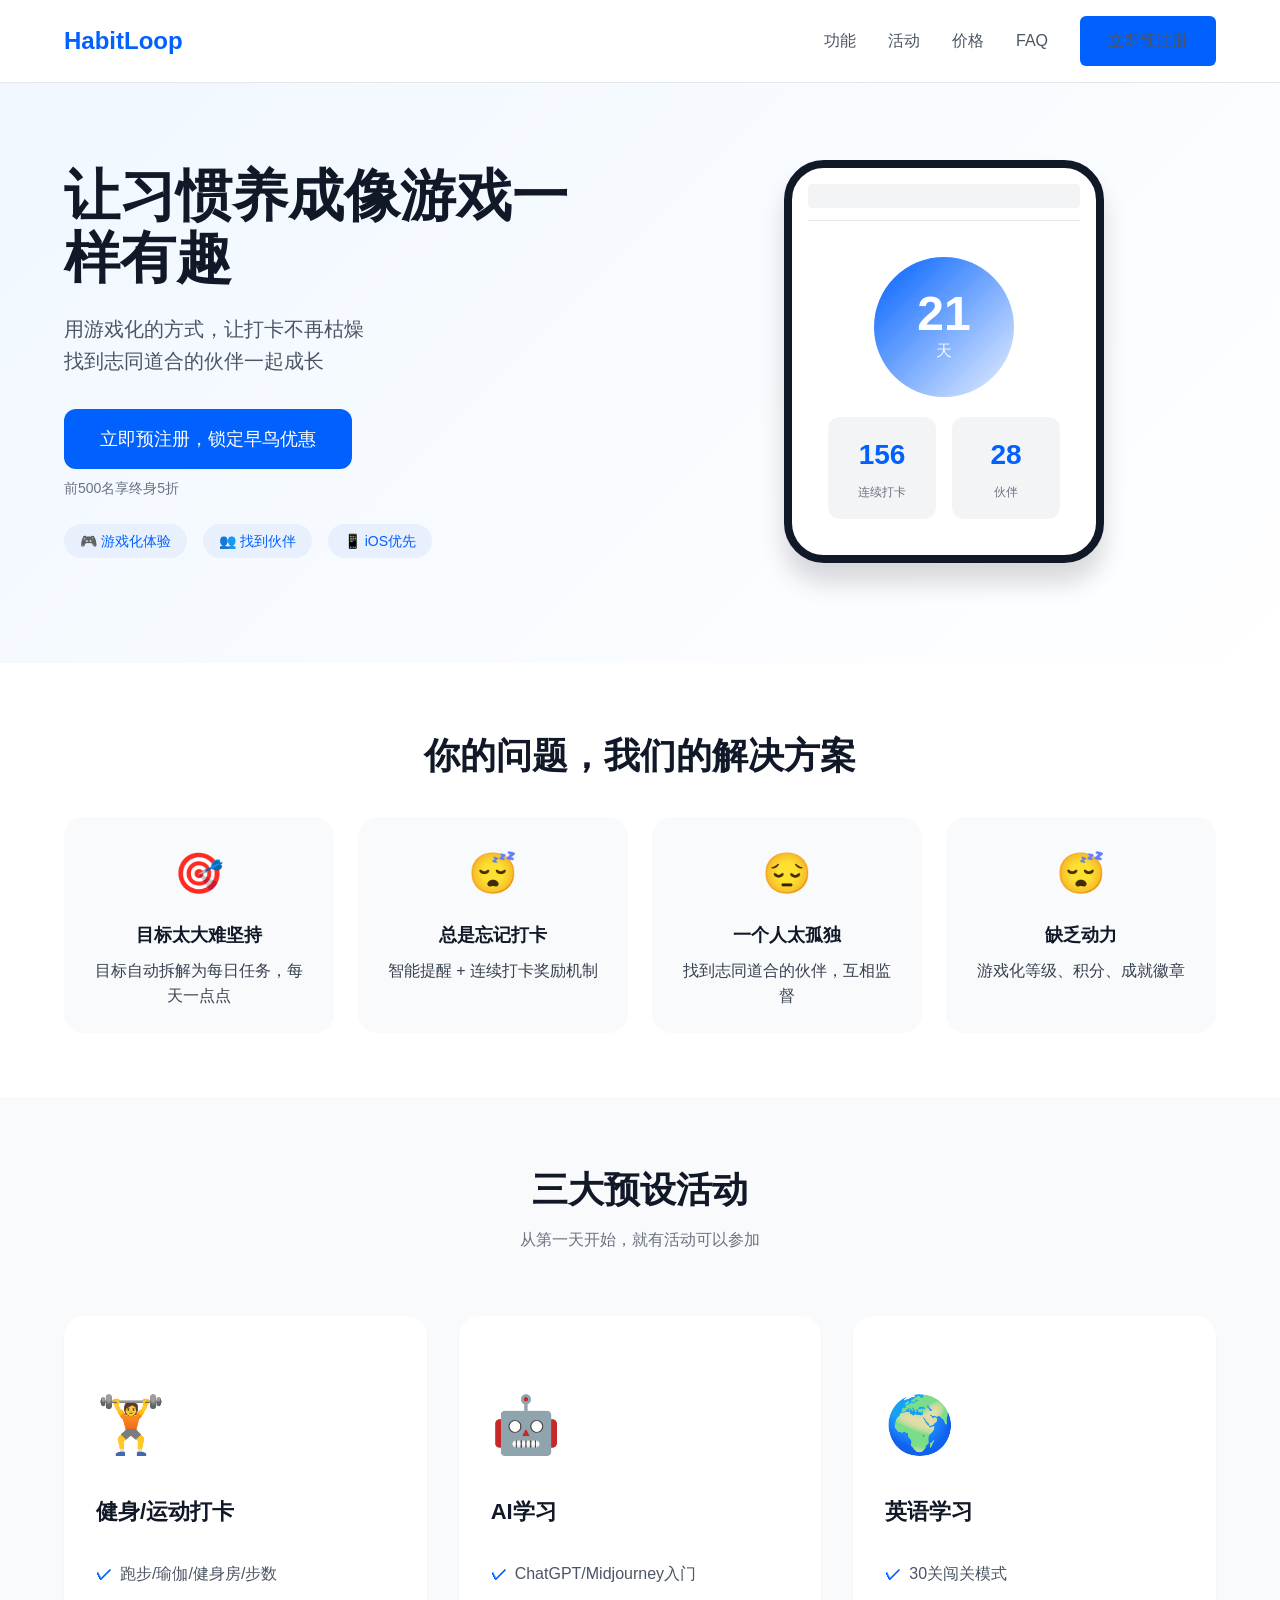
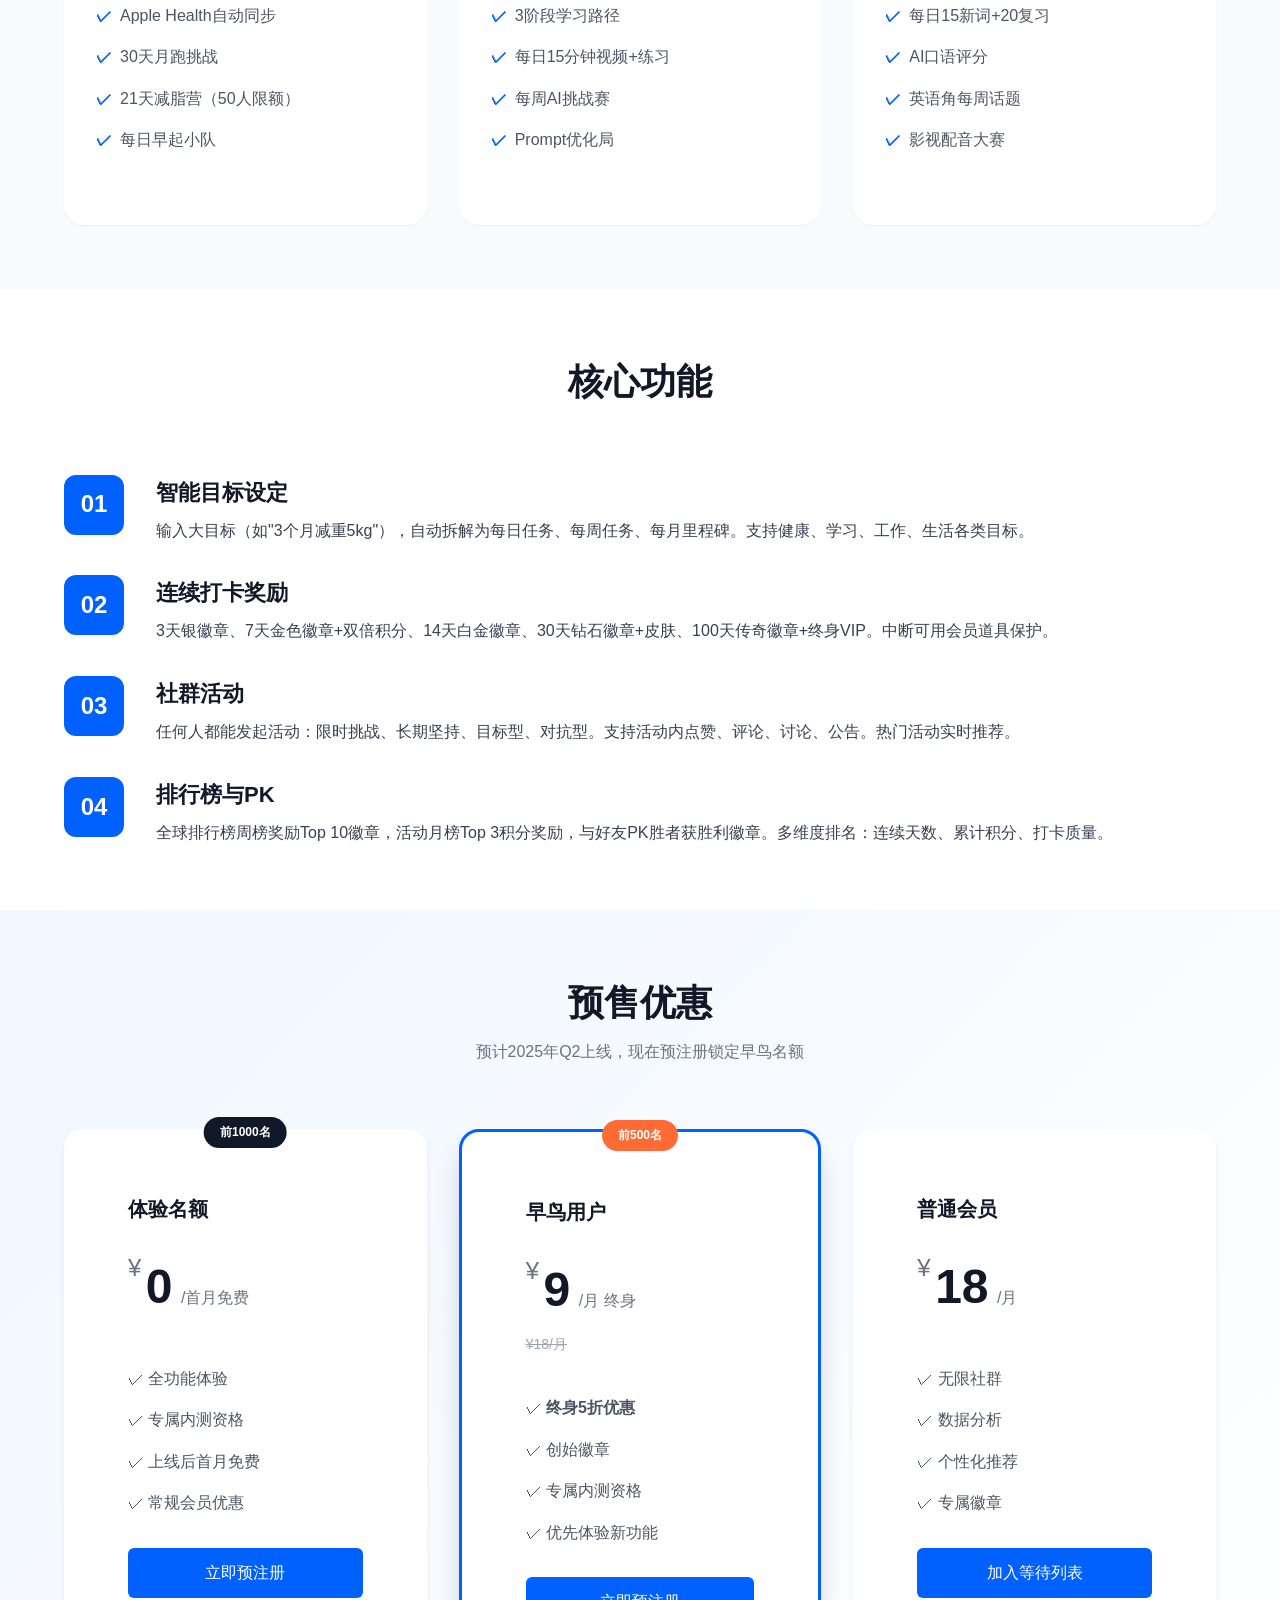
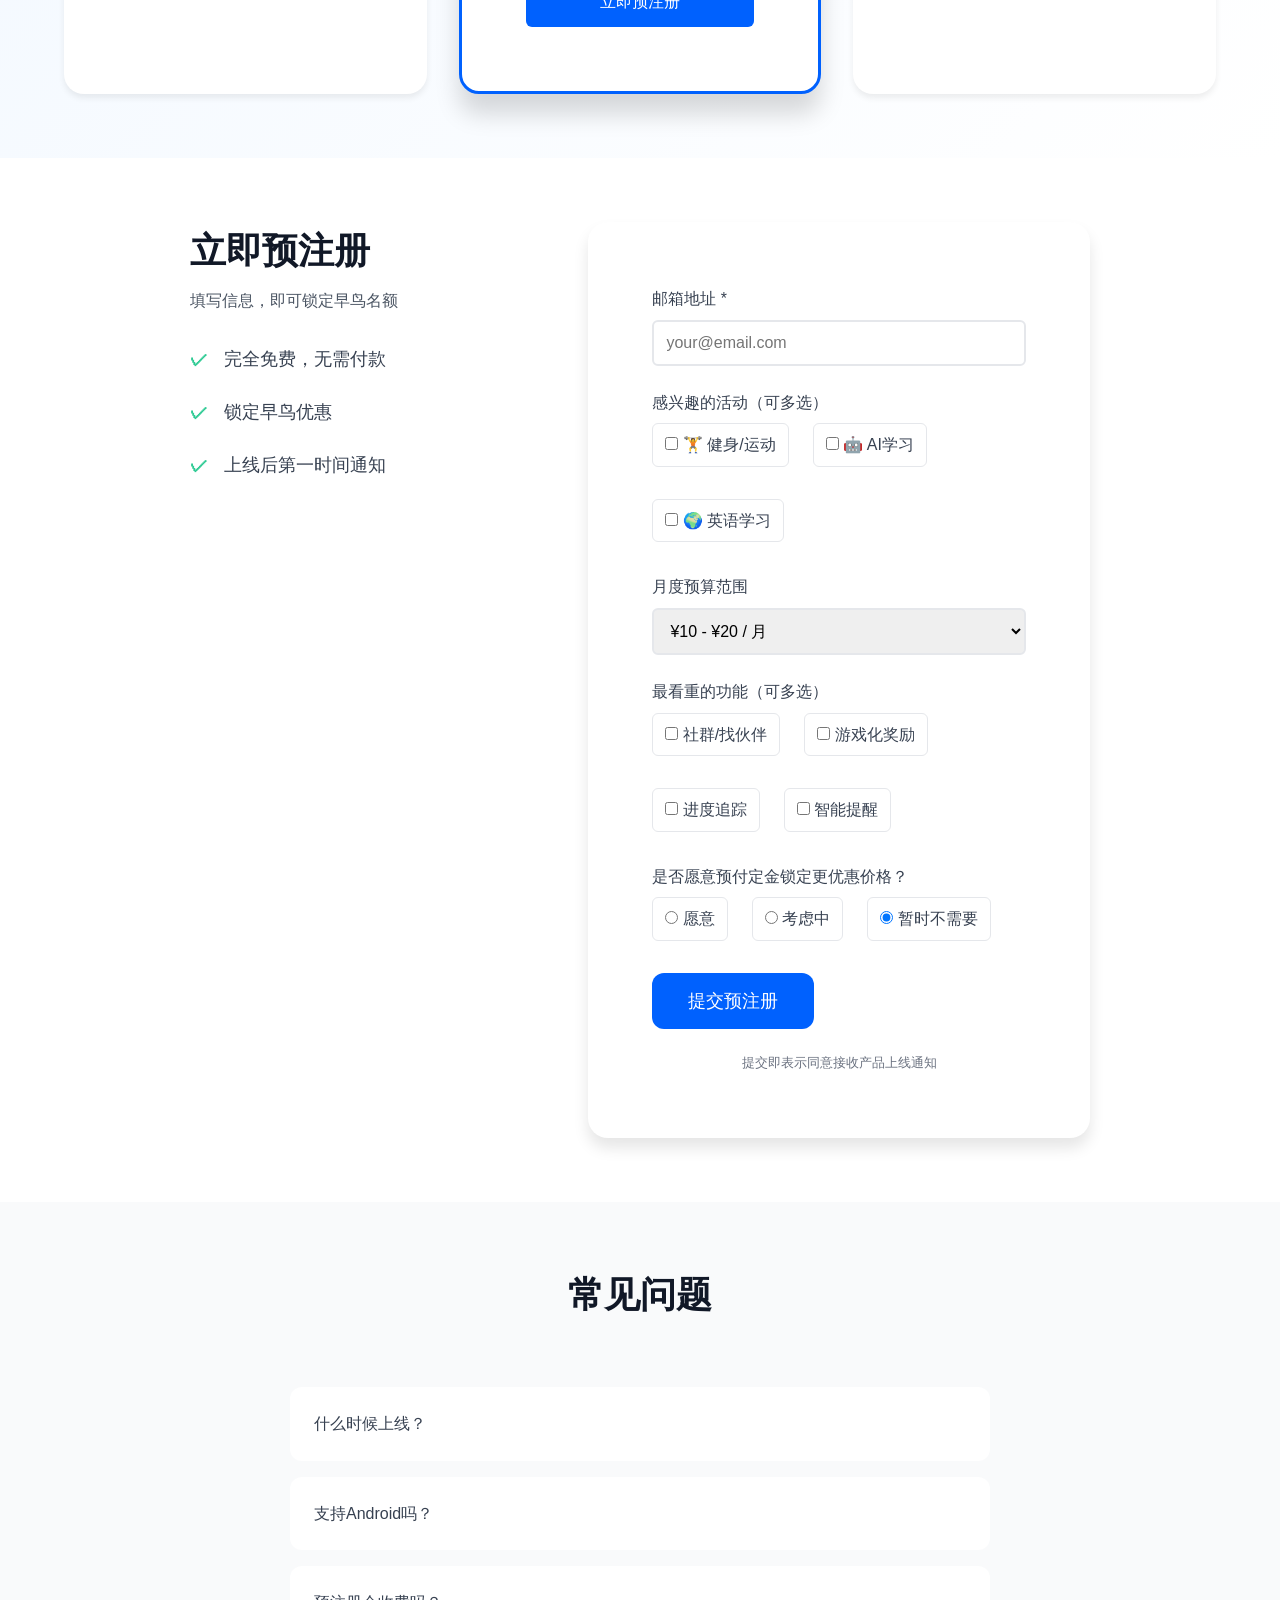
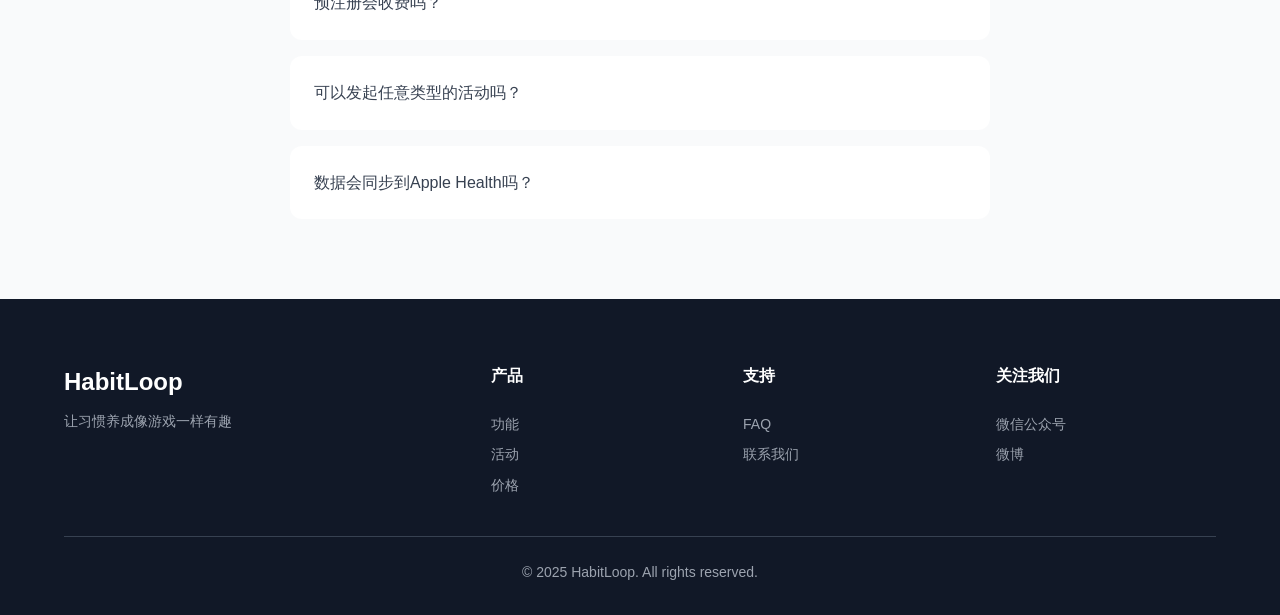
==== commit 26b59049: "深化核心功能，更详细的奖励机制和排行榜说明" ====
--- a/landing-page/index.html
+++ b/landing-page/index.html
@@ -156,28 +156,28 @@
                     <div class="feature-number">01</div>
                     <div class="feature-content">
                         <h3>智能目标设定</h3>
-                        <p>输入你的大目标，HabitLoop 自动帮你拆解成每日可执行的任务</p>
+                        <p>输入大目标（如"3个月减重5kg"），自动拆解为每日任务、每周任务、每月里程碑。支持健康、学习、工作、生活各类目标。</p>
                     </div>
                 </div>
                 <div class="feature-item">
                     <div class="feature-number">02</div>
                     <div class="feature-content">
                         <h3>连续打卡奖励</h3>
-                        <p>3天银徽章、7天双倍积分、30天钻石徽章、100天传奇徽章</p>
+                        <p>3天银徽章、7天金色徽章+双倍积分、14天白金徽章、30天钻石徽章+皮肤、100天传奇徽章+终身VIP。中断可用会员道具保护。</p>
                     </div>
                 </div>
                 <div class="feature-item">
                     <div class="feature-number">03</div>
                     <div class="feature-content">
                         <h3>社群活动</h3>
-                        <p>任何用户都可以发起打卡活动，找到你的同频伙伴</p>
+                        <p>任何人都能发起活动：限时挑战、长期坚持、目标型、对抗型。支持活动内点赞、评论、讨论、公告。热门活动实时推荐。</p>
                     </div>
                 </div>
                 <div class="feature-item">
                     <div class="feature-number">04</div>
                     <div class="feature-content">
                         <h3>排行榜与PK</h3>
-                        <p>全球排行榜、伙伴PK、活动榜，看看谁是最强打卡王</p>
+                        <p>全球排行榜周榜奖励Top 10徽章，活动月榜Top 3积分奖励，与好友PK胜者获胜利徽章。多维度排名：连续天数、累计积分、打卡质量。</p>
                     </div>
                 </div>
             </div>
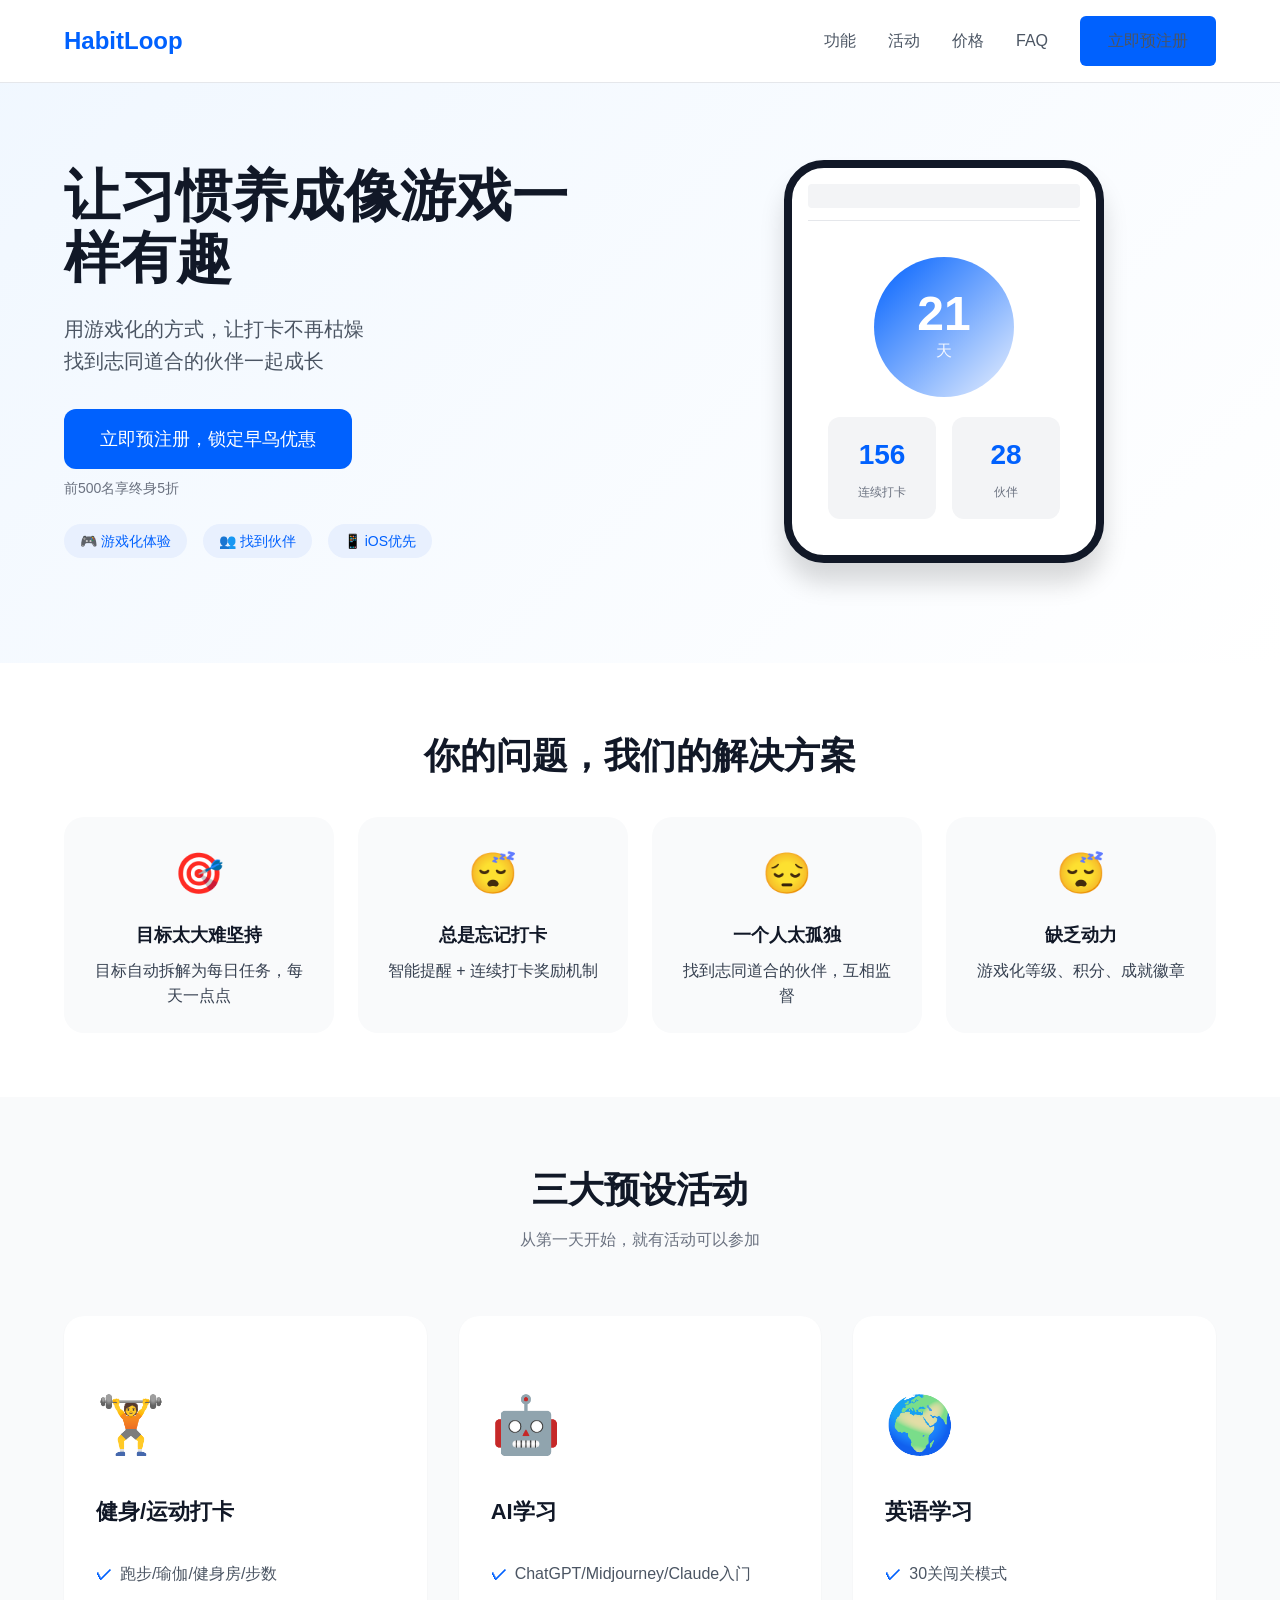
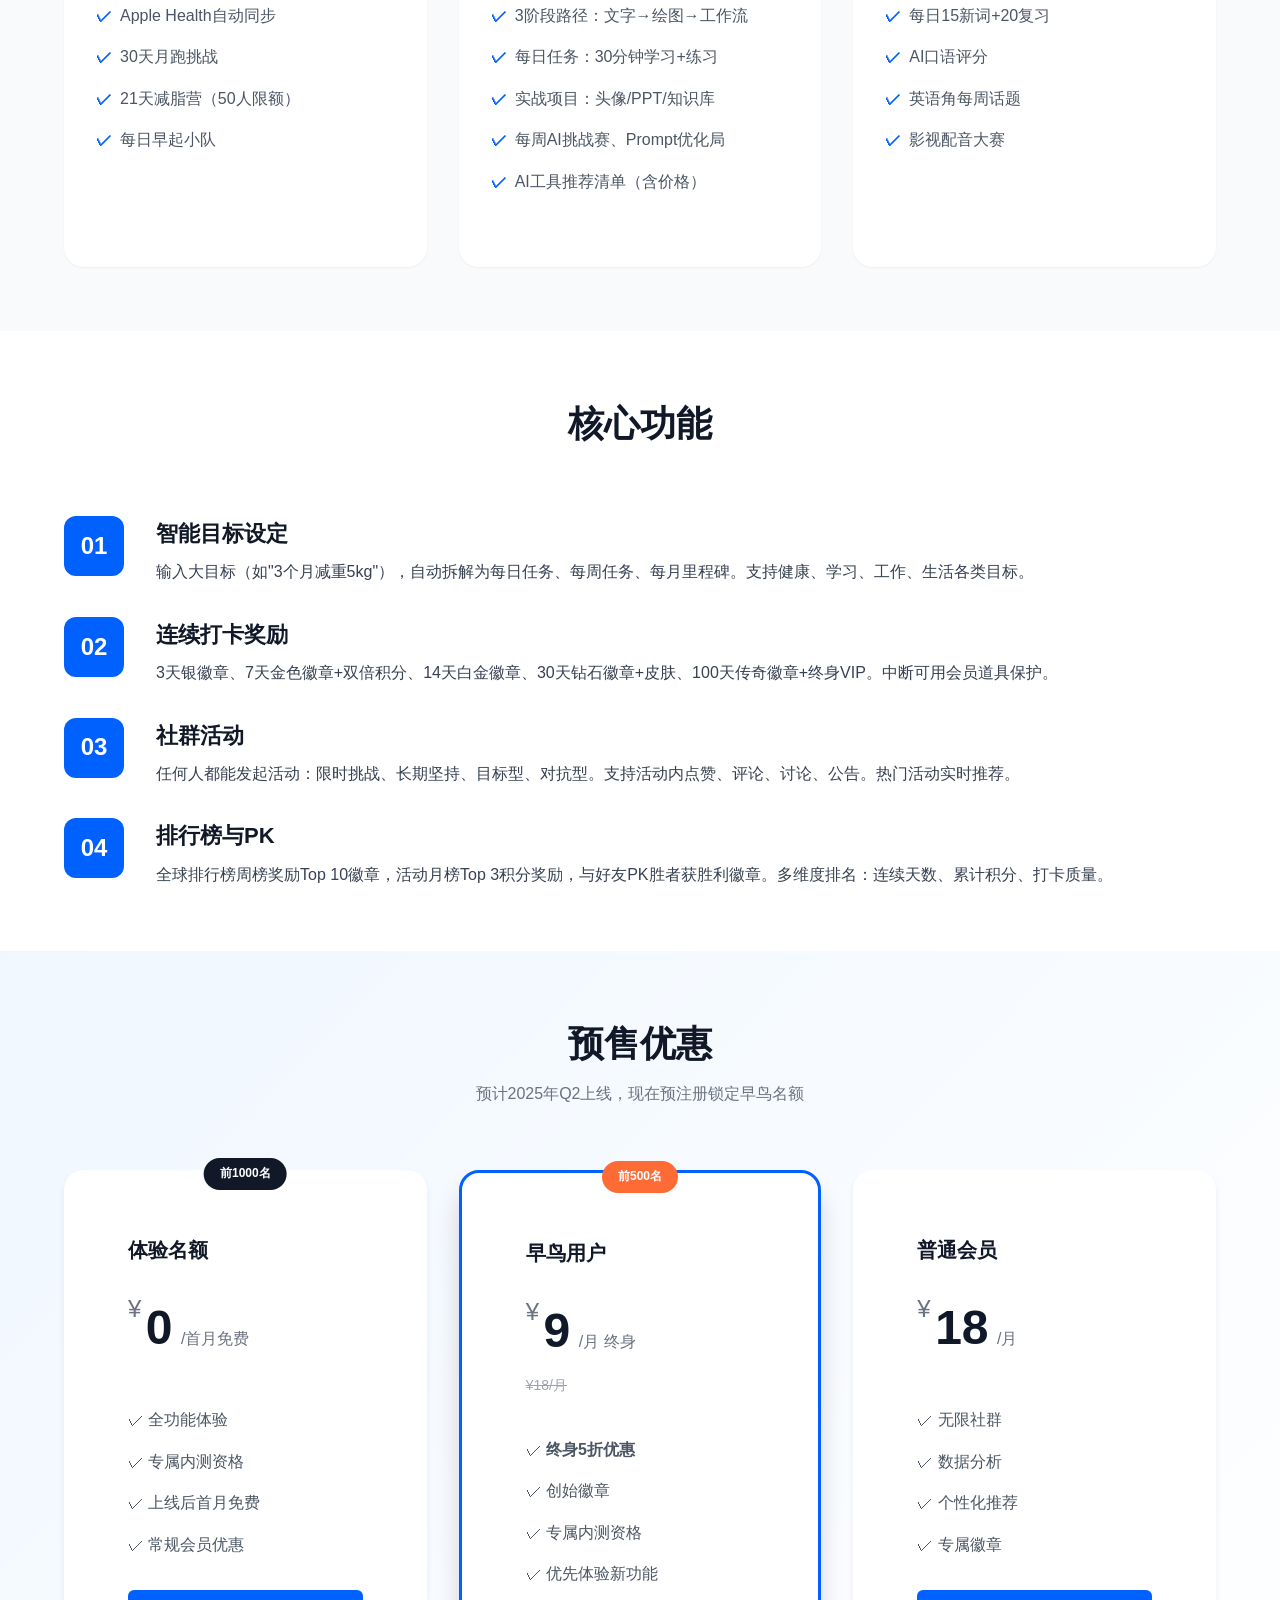
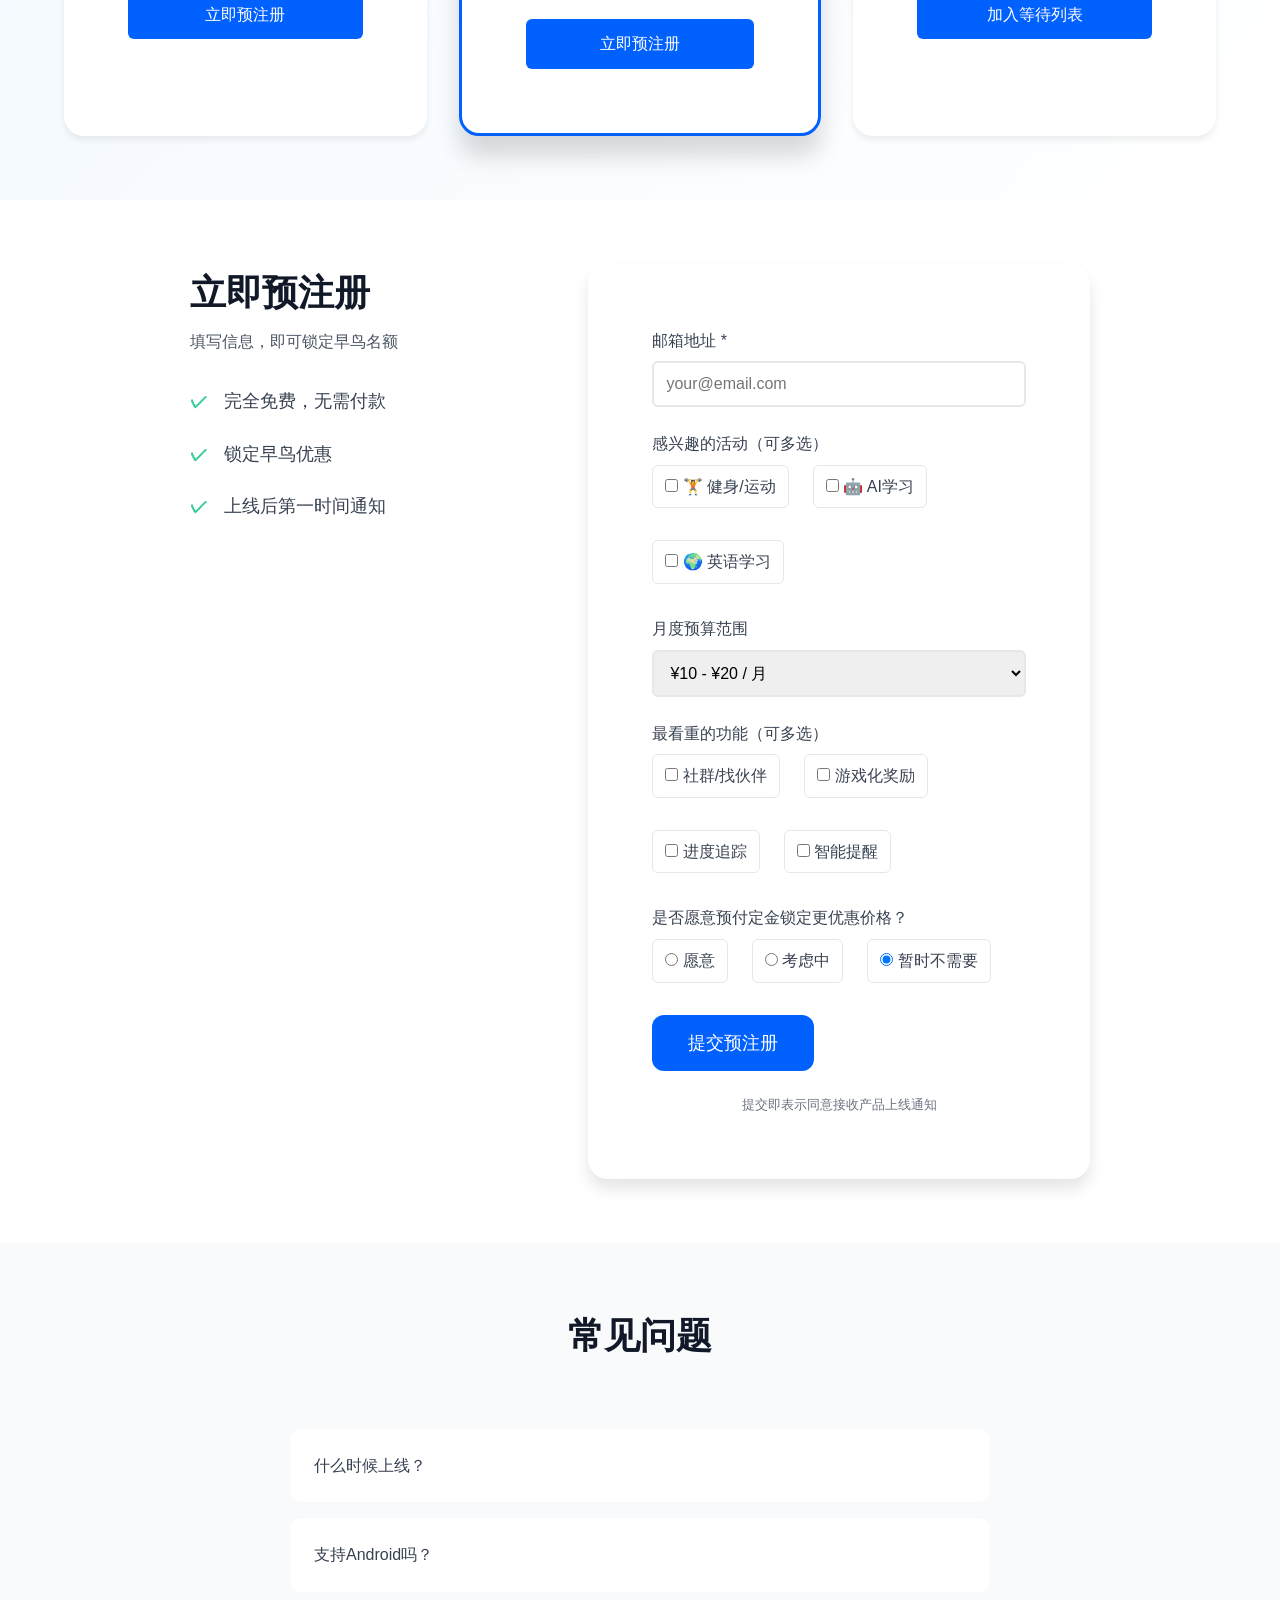
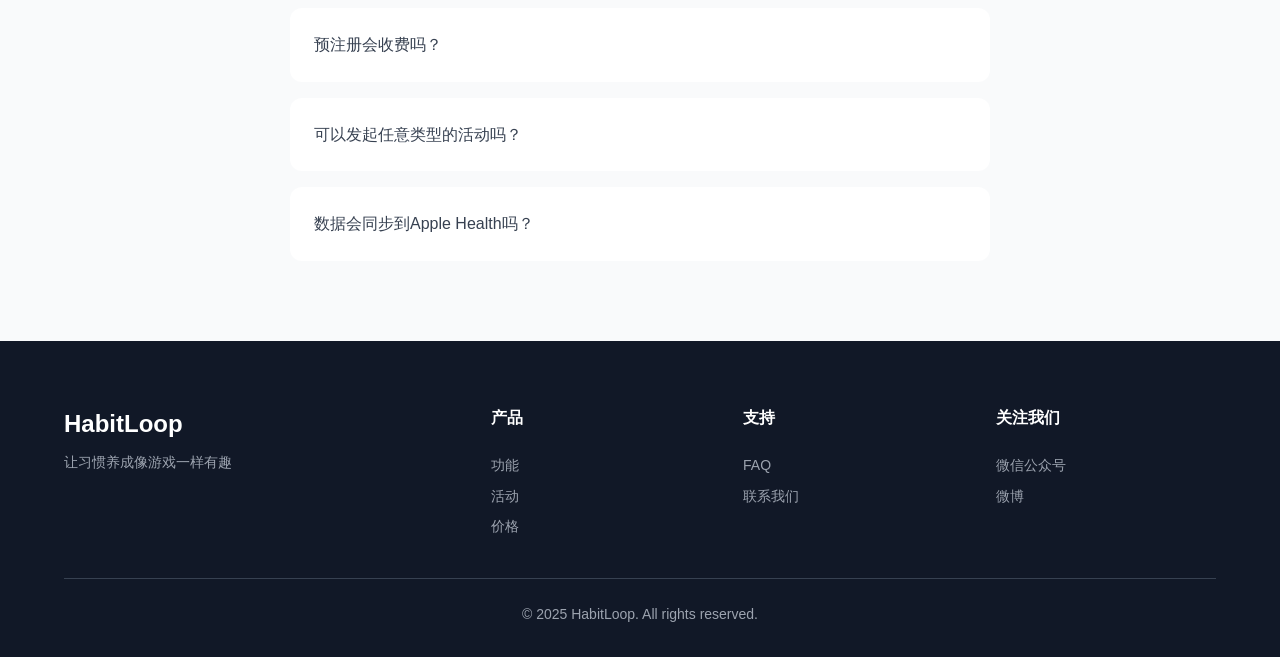
==== commit ff55f3d1: "深化AI学习场景，添加7周详细学习路径和工具清单" ====
--- a/landing-page/index.html
+++ b/landing-page/index.html
@@ -125,11 +125,12 @@
                     <div class="activity-icon">🤖</div>
                     <h3>AI学习</h3>
                     <ul>
-                        <li>ChatGPT/Midjourney入门</li>
-                        <li>3阶段学习路径</li>
-                        <li>每日15分钟视频+练习</li>
-                        <li>每周AI挑战赛</li>
-                        <li>Prompt优化局</li>
+                        <li>ChatGPT/Midjourney/Claude入门</li>
+                        <li>3阶段路径：文字→绘图→工作流</li>
+                        <li>每日任务：30分钟学习+练习</li>
+                        <li>实战项目：头像/PPT/知识库</li>
+                        <li>每周AI挑战赛、Prompt优化局</li>
+                        <li>AI工具推荐清单（含价格）</li>
                     </ul>
                 </div>
                 <div class="activity-card">
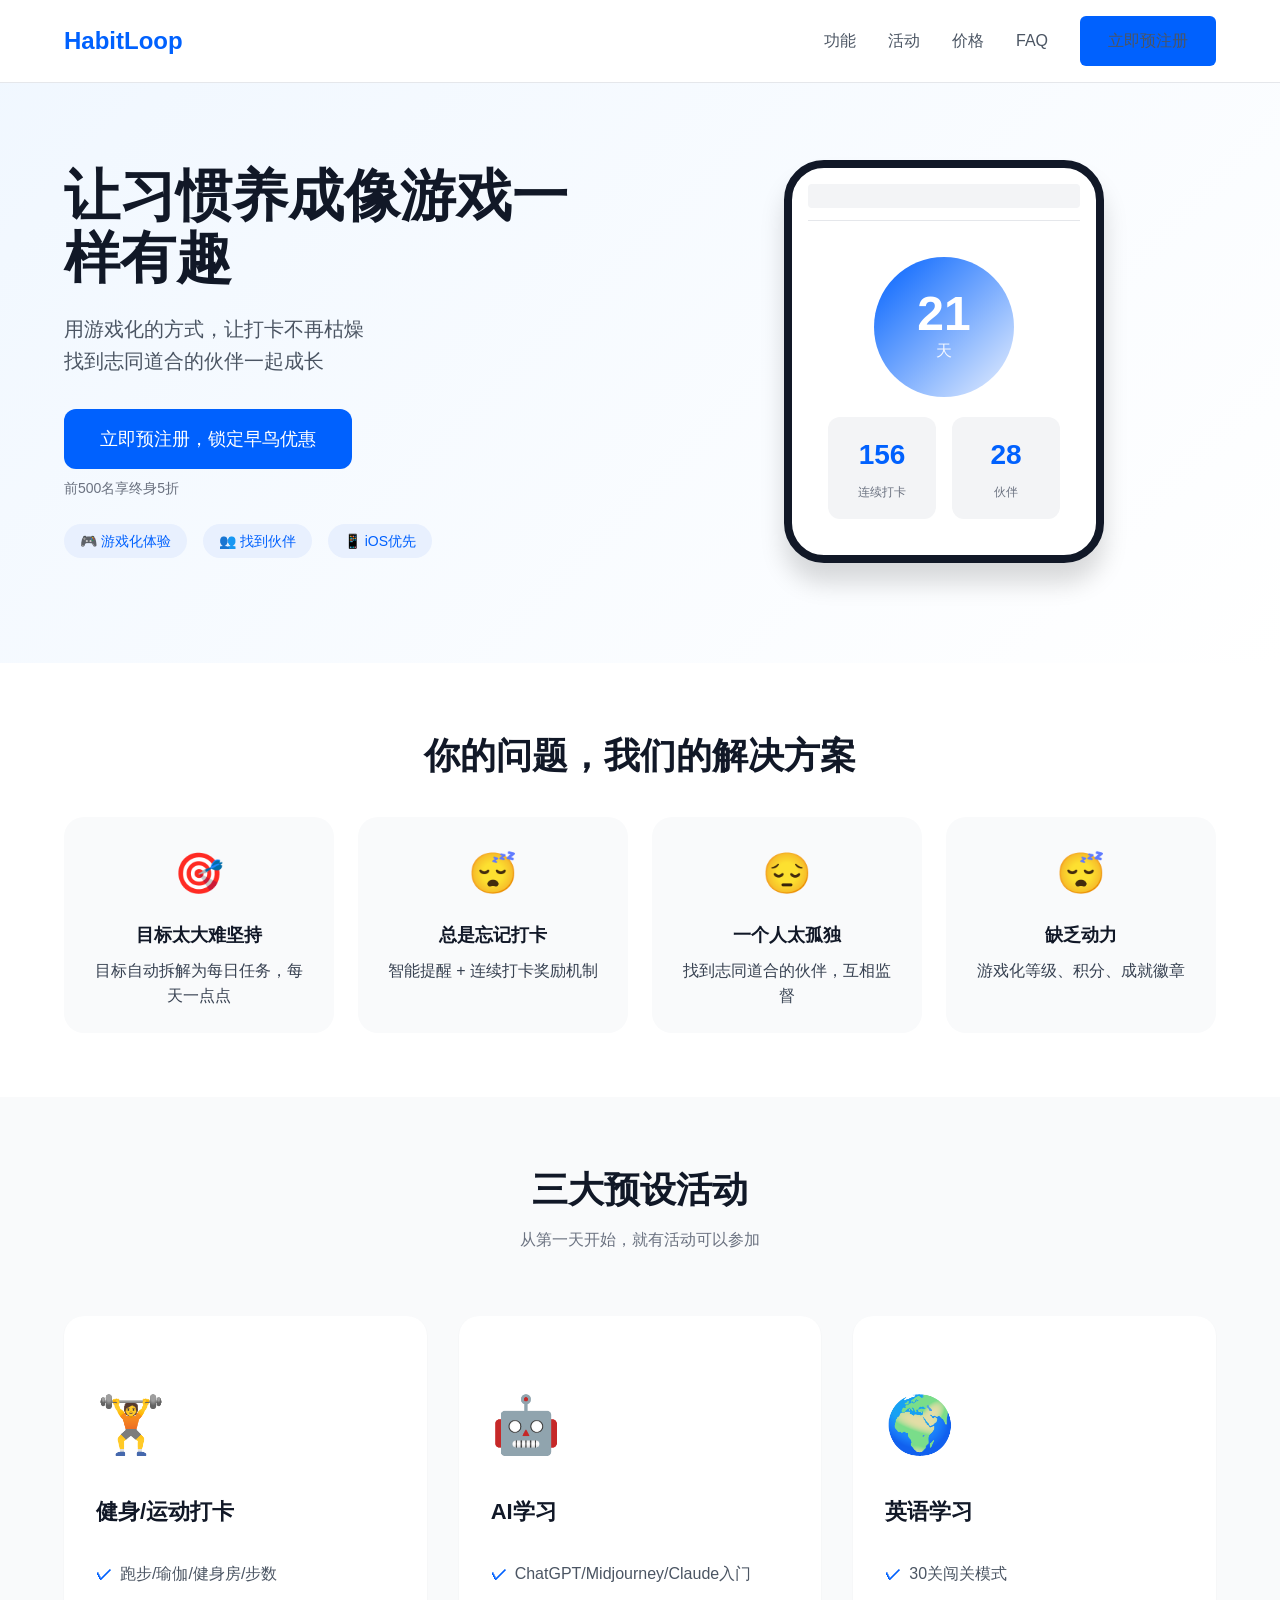
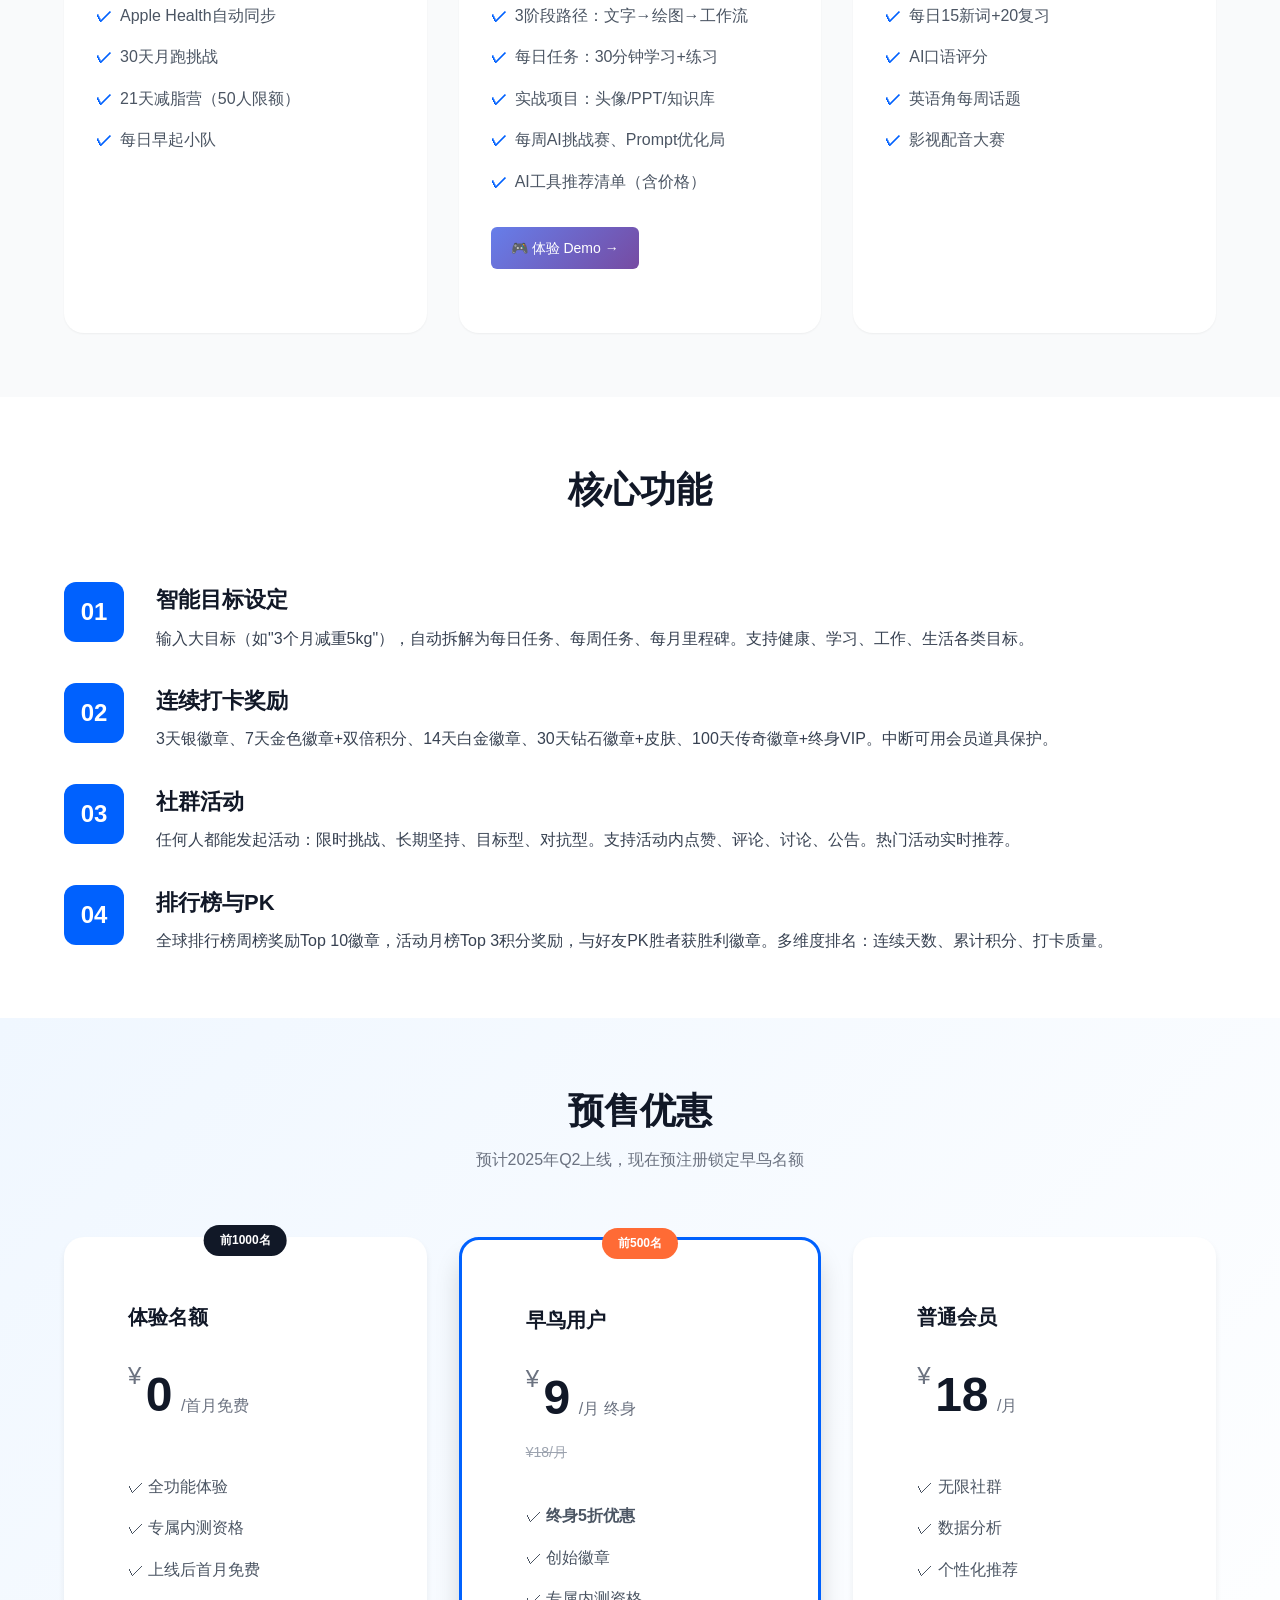
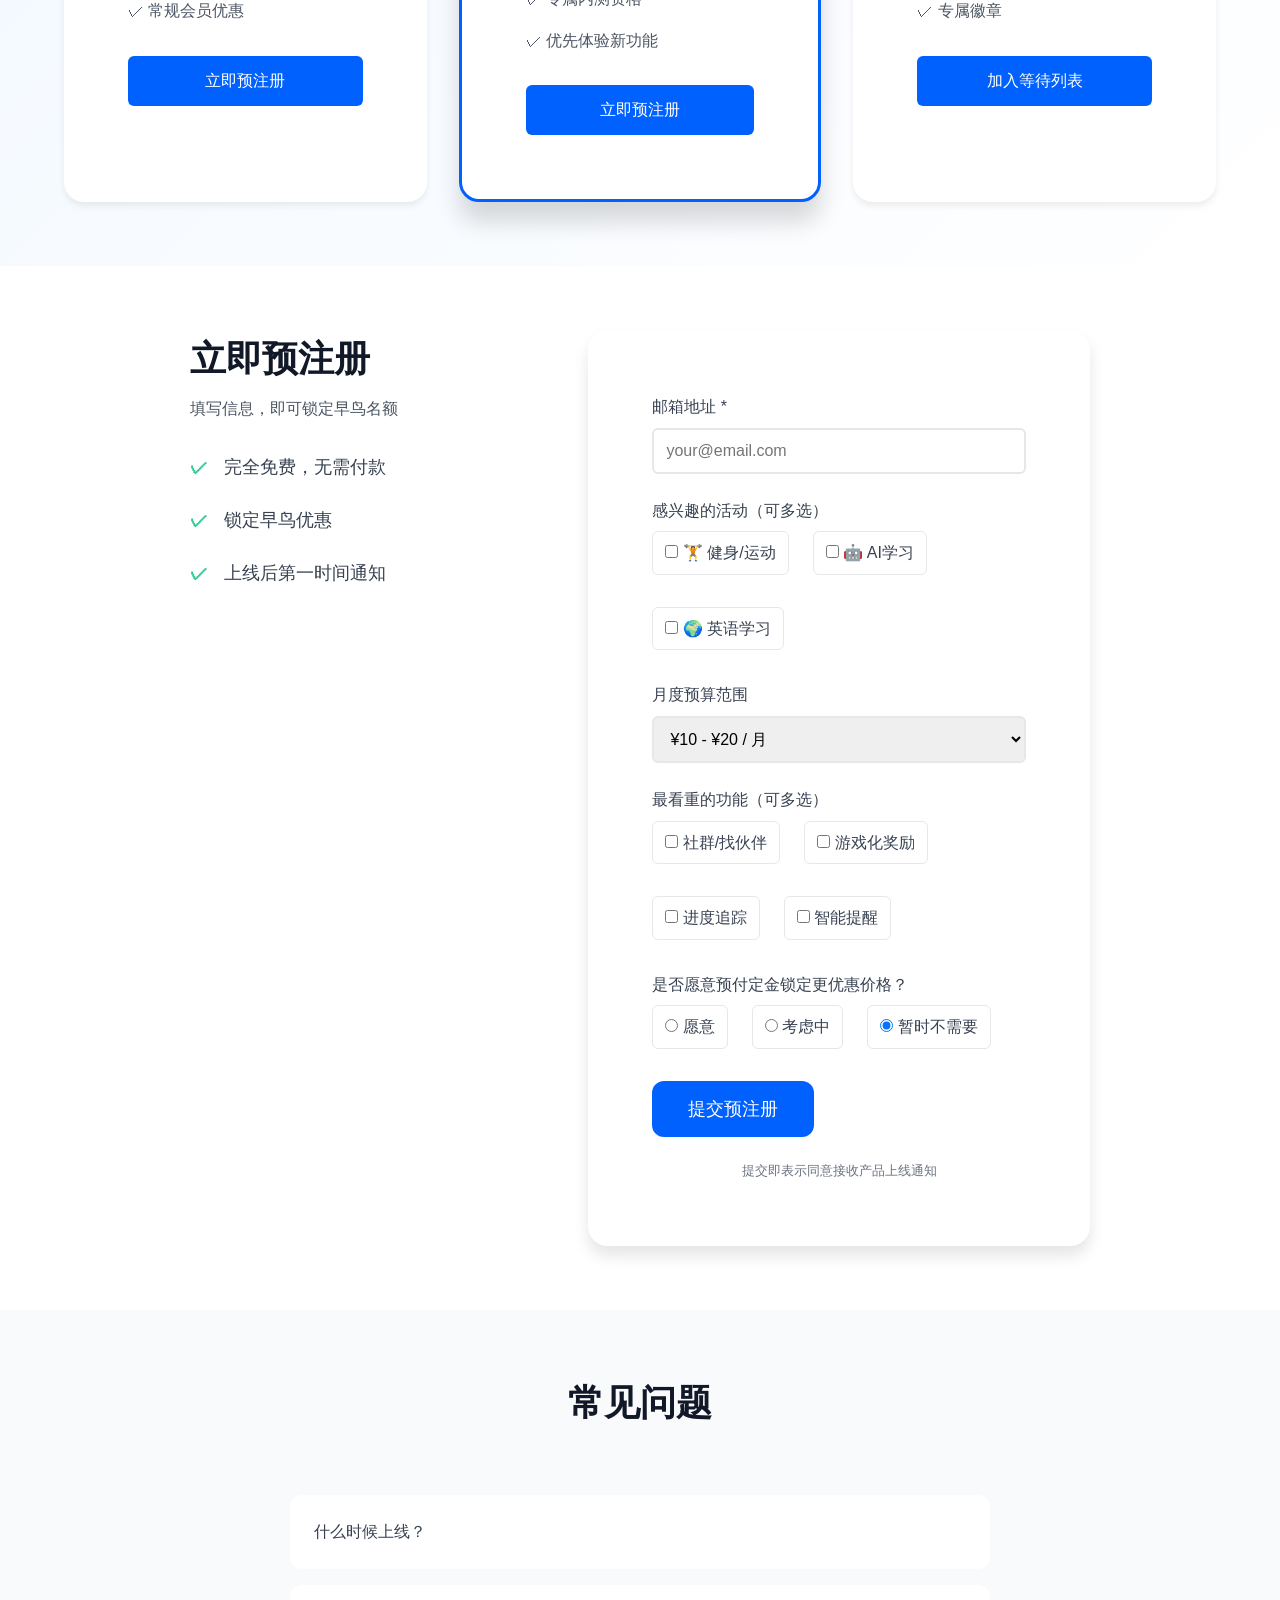
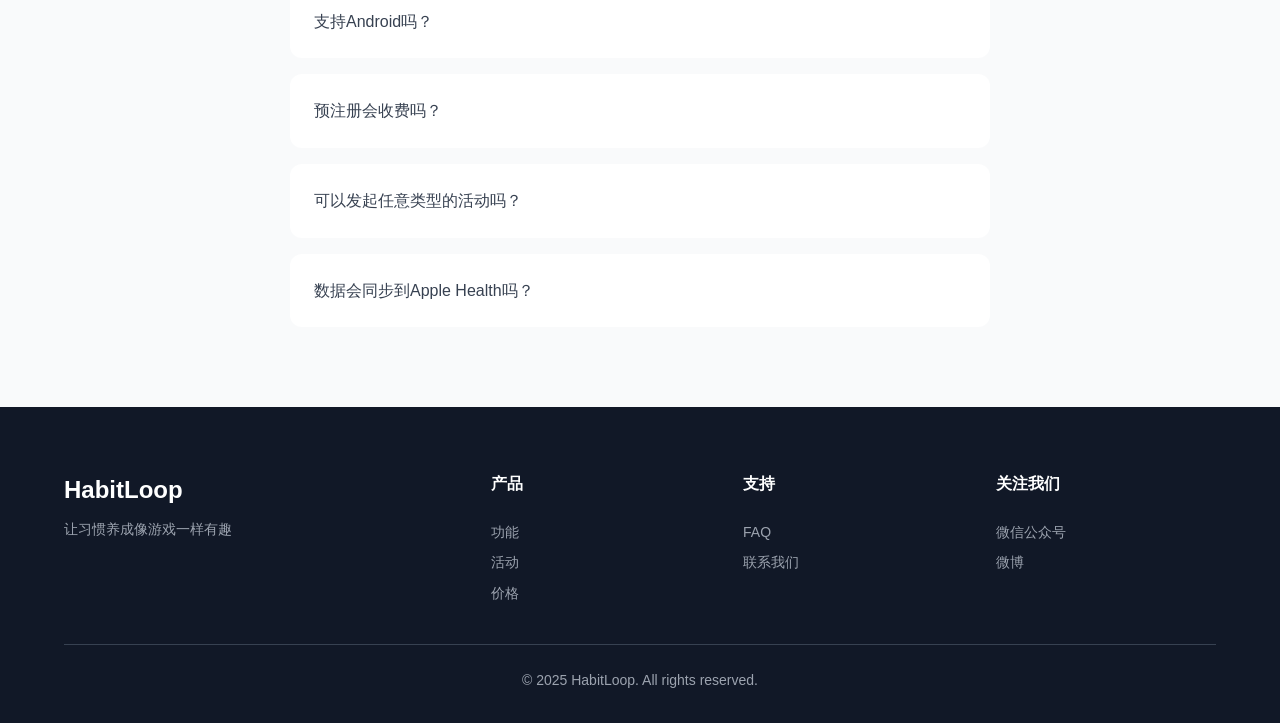
==== commit 5b2c151f: "Add AI learning interactive demo page with 4 scenes" ====
--- a/landing-page/index.html
+++ b/landing-page/index.html
@@ -132,6 +132,7 @@
                         <li>每周AI挑战赛、Prompt优化局</li>
                         <li>AI工具推荐清单（含价格）</li>
                     </ul>
+                    <a href="ai-demo.html" class="demo-link">🎮 体验 Demo →</a>
                 </div>
                 <div class="activity-card">
                     <div class="activity-icon">🌍</div>
--- a/landing-page/css/style.css
+++ b/landing-page/css/style.css
@@ -390,6 +390,24 @@
     font-weight: bold;
 }
 
+.demo-link {
+    display: inline-flex;
+    align-items: center;
+    margin-top: var(--spacing-md);
+    padding: 10px 20px;
+    background: linear-gradient(135deg, #667eea 0%, #764ba2 100%);
+    color: white;
+    border-radius: var(--radius-sm);
+    font-weight: 500;
+    font-size: 14px;
+    transition: all 0.3s;
+}
+
+.demo-link:hover {
+    transform: translateY(-2px);
+    box-shadow: var(--shadow-md);
+}
+
 /* === 核心功能 === */
 .features {
     padding: var(--spacing-xl) 0;
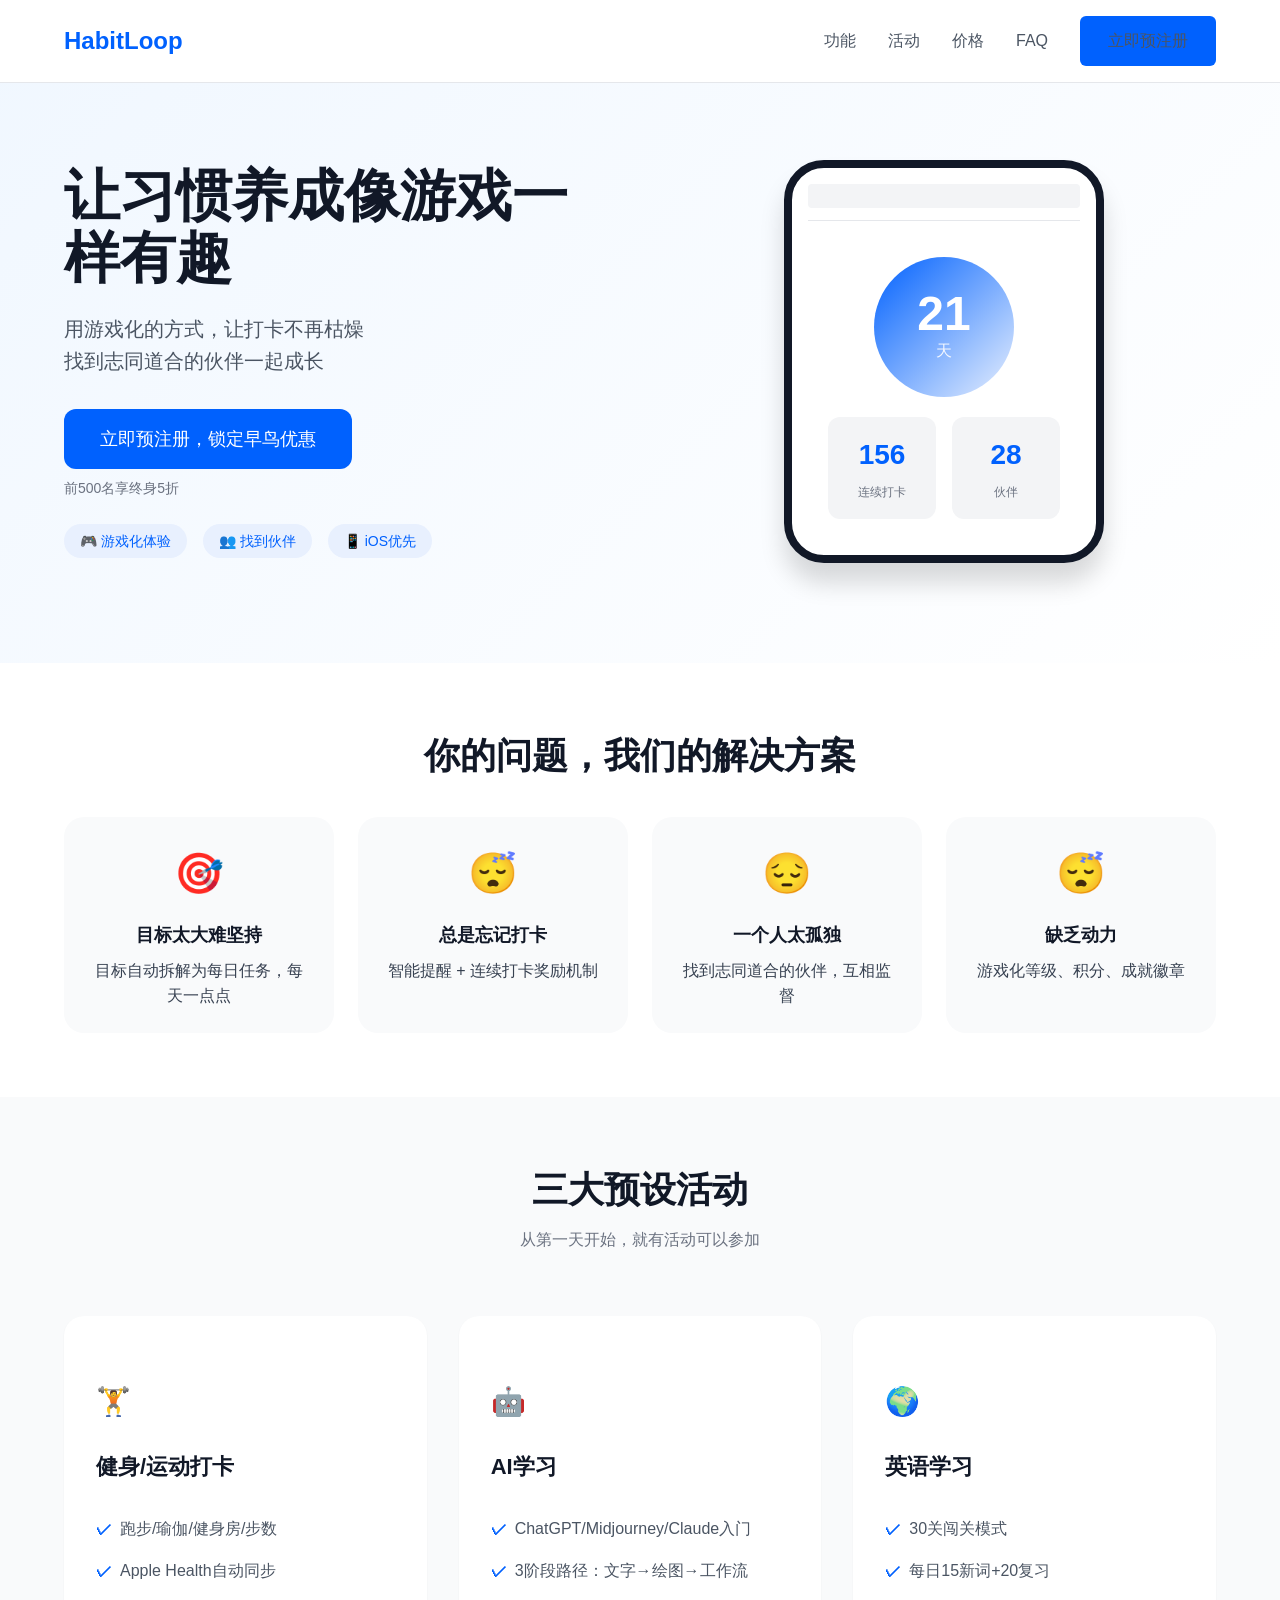
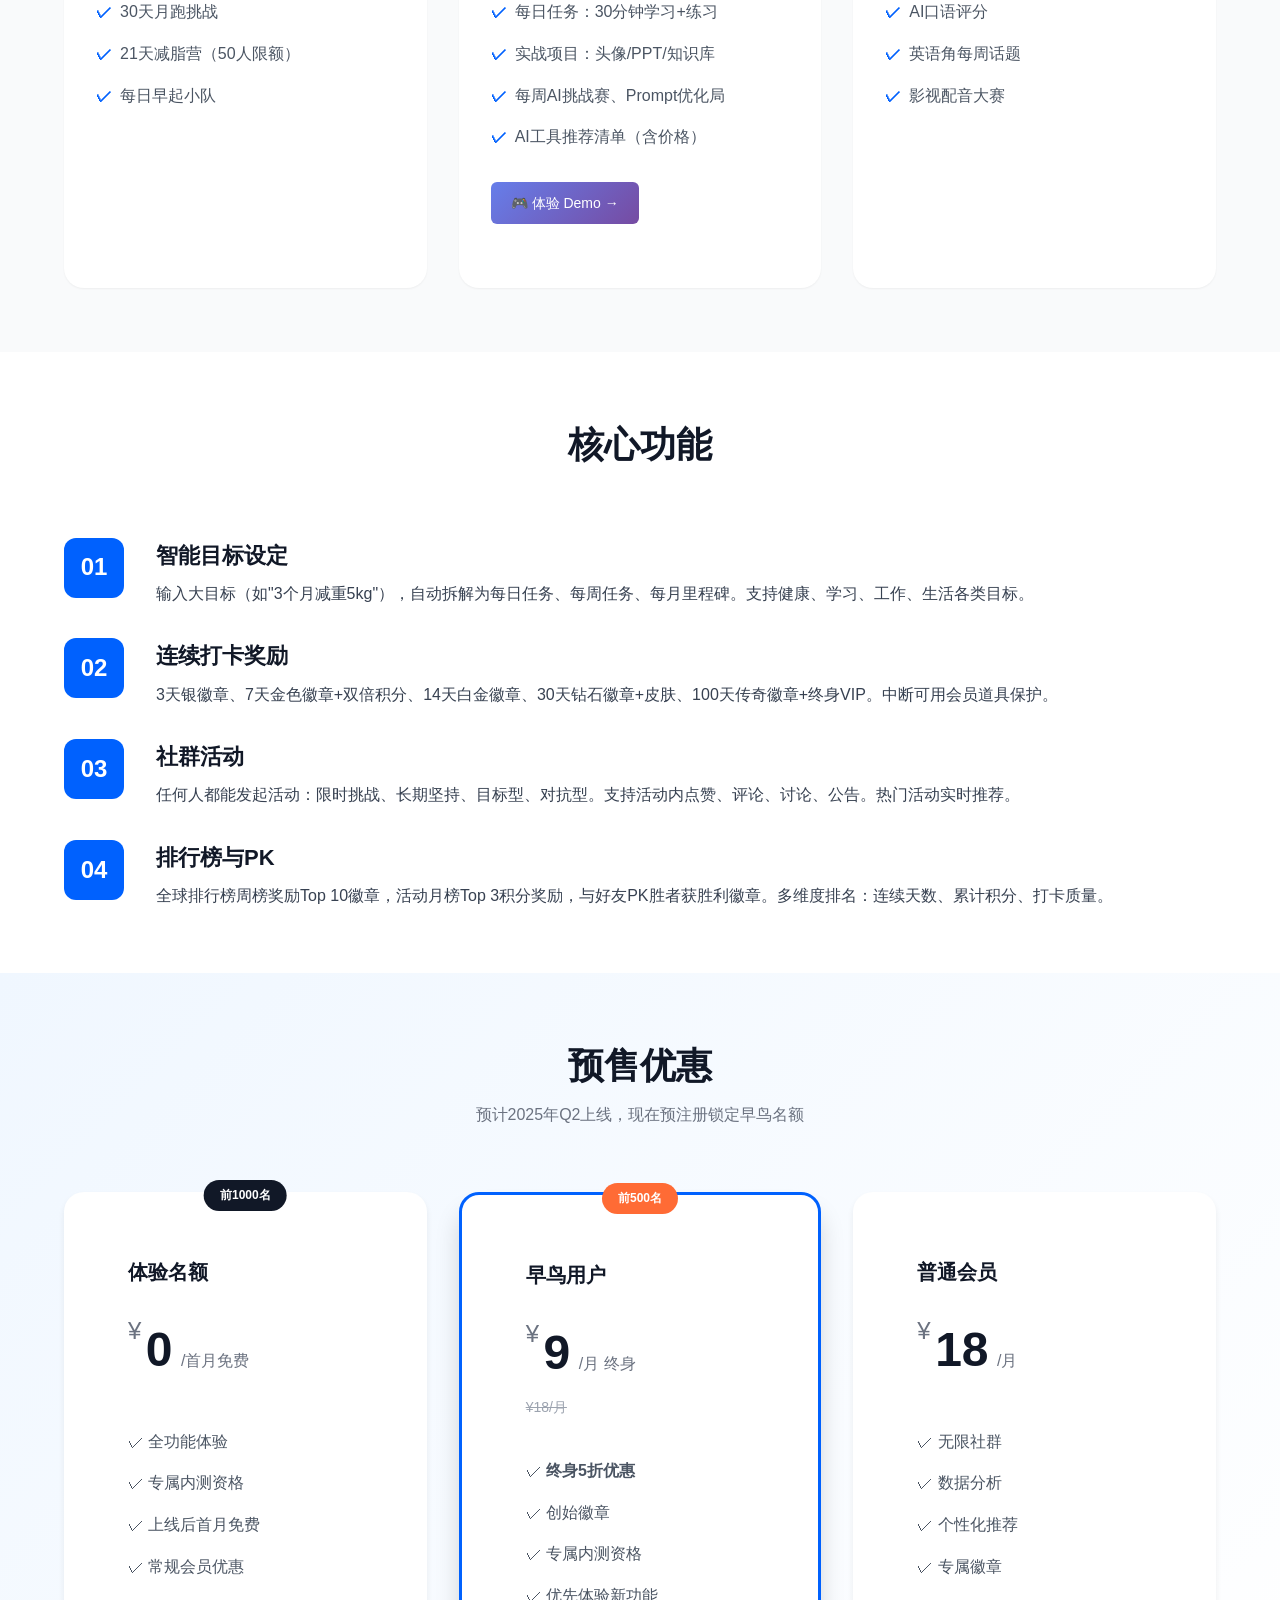
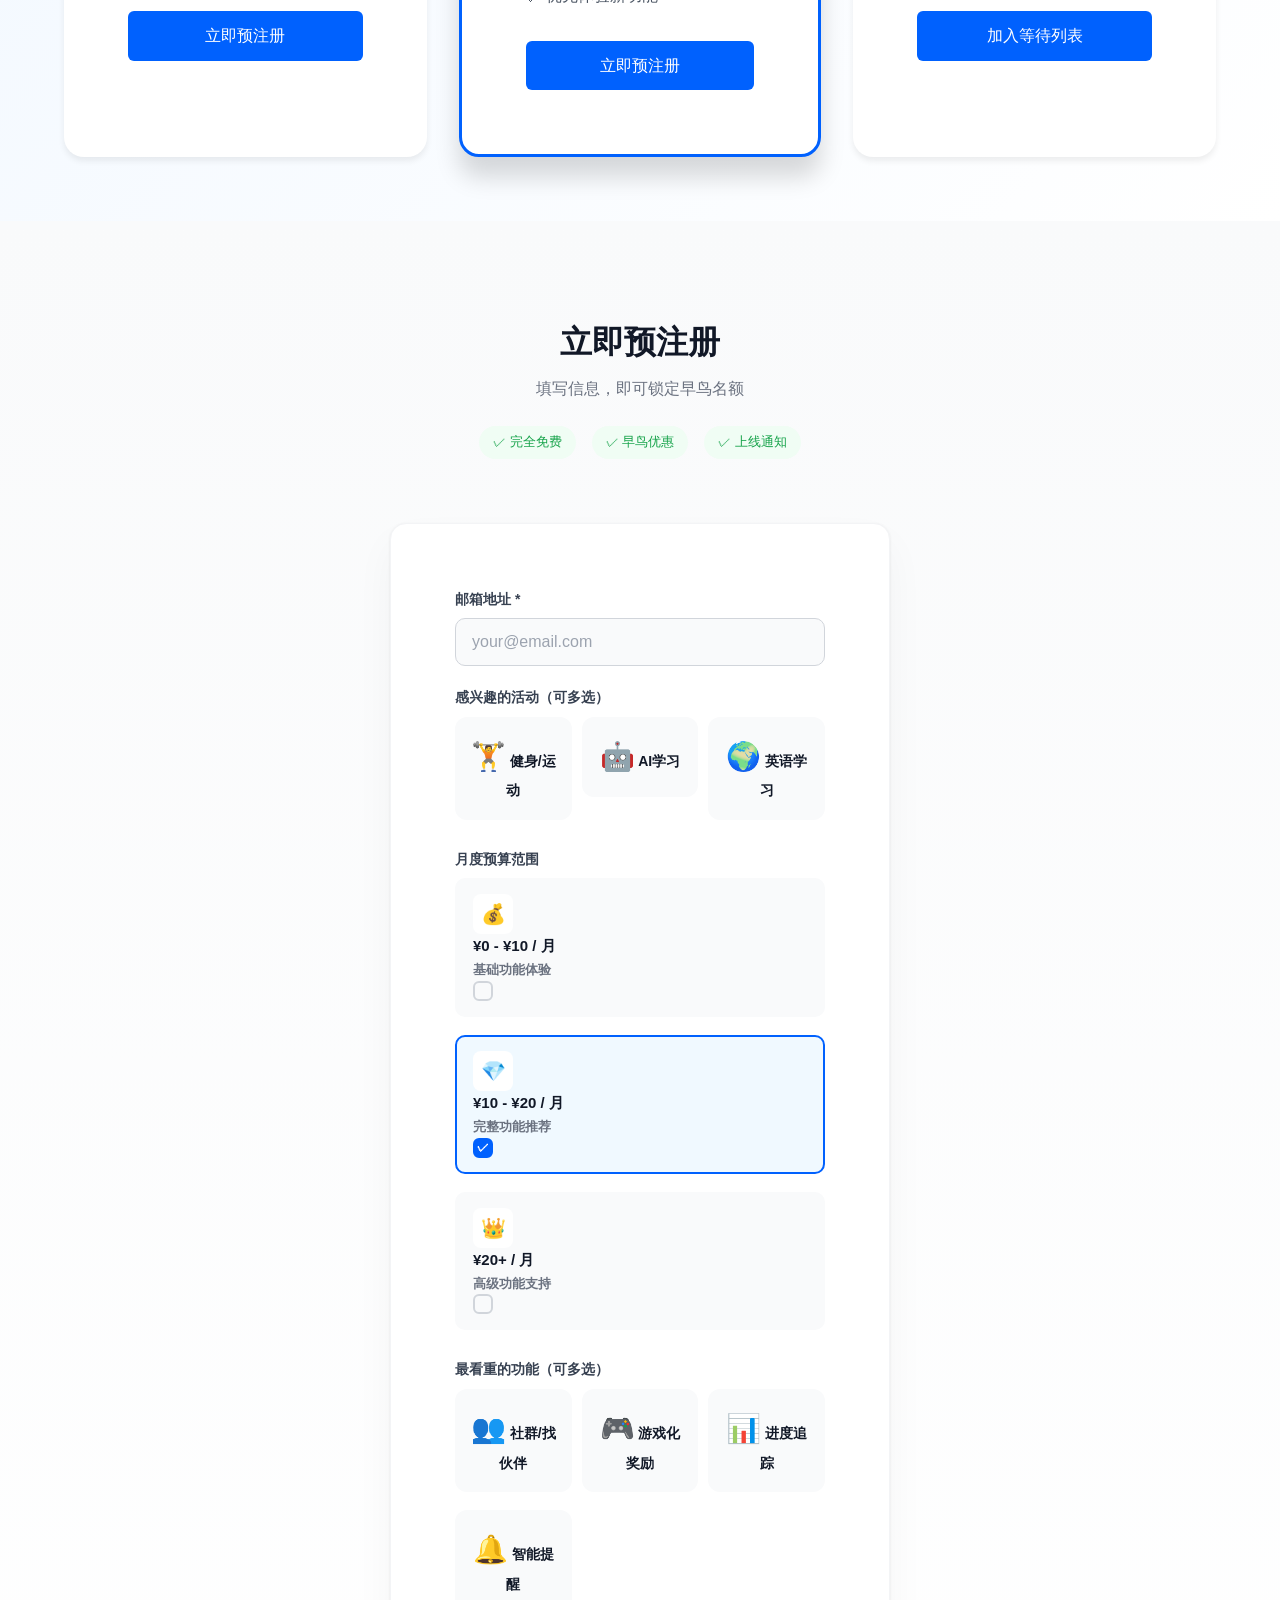
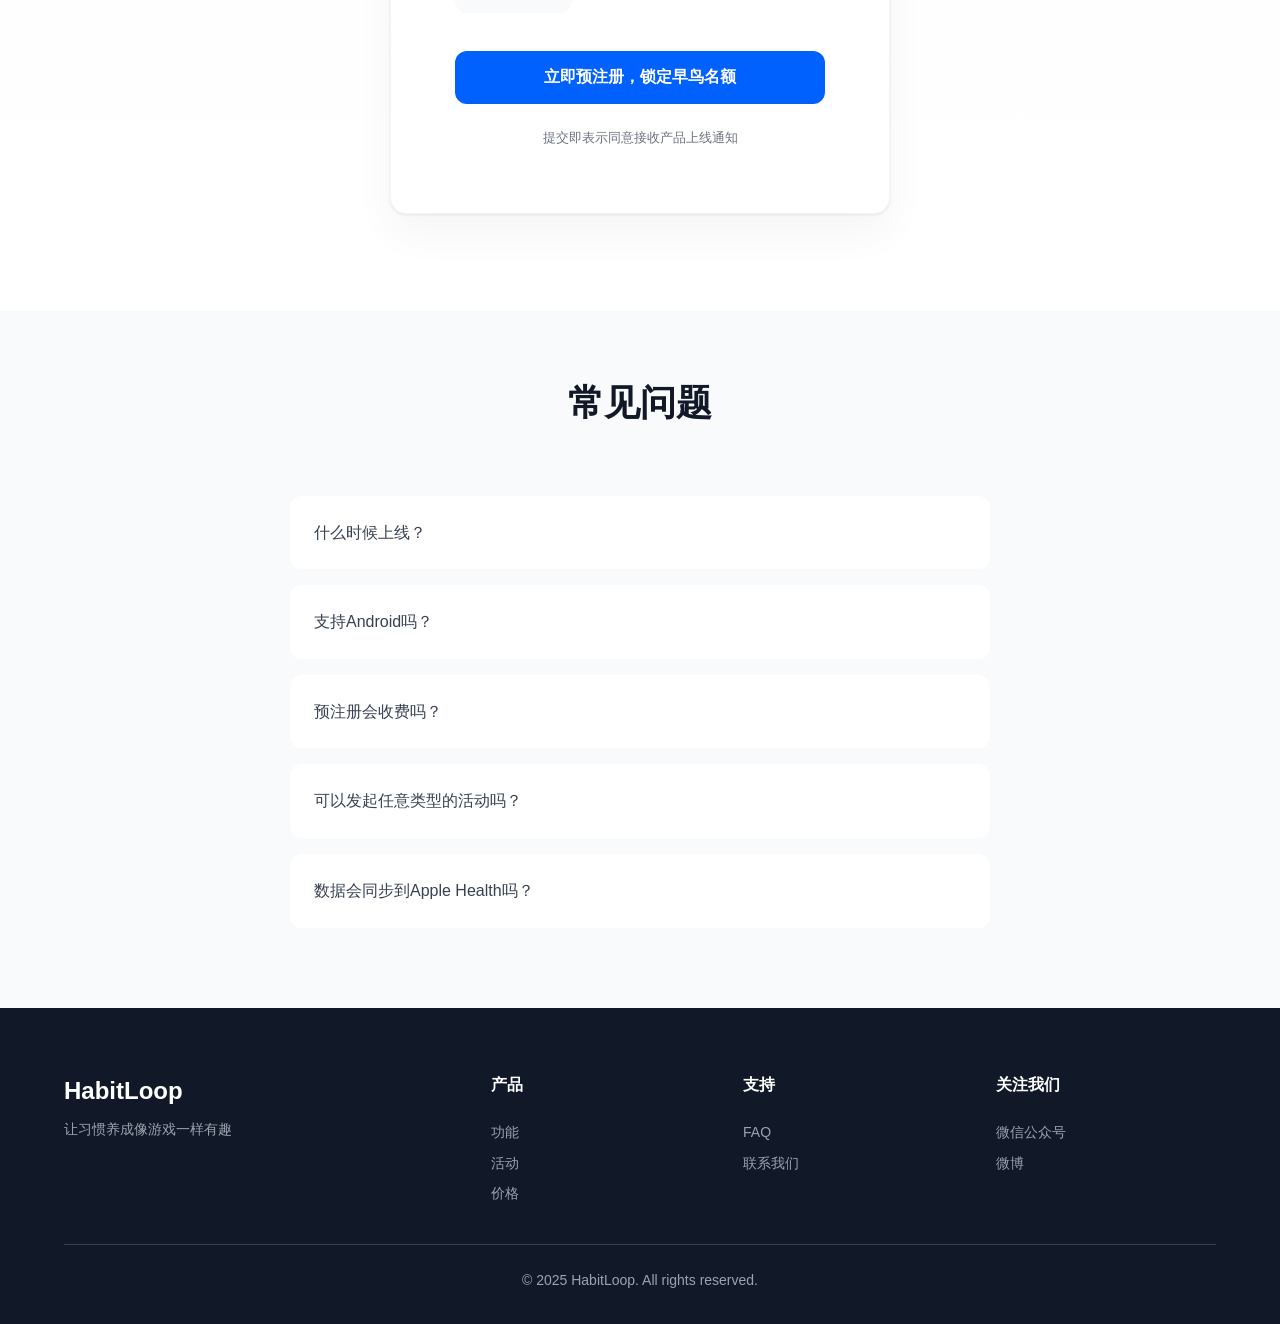
==== commit 0900f394: "Redesign registration form with modern card-based UI" ====
--- a/landing-page/index.html
+++ b/landing-page/index.html
@@ -248,97 +248,126 @@
     <section id="register" class="register">
         <div class="container">
             <div class="register-container">
-                <div class="register-info">
+                <div class="register-header">
                     <h2>立即预注册</h2>
                     <p>填写信息，即可锁定早鸟名额</p>
-                    <div class="register-benefits">
-                        <div class="benefit">
-                            <span class="check">✓</span>
-                            <span>完全免费，无需付款</span>
-                        </div>
-                        <div class="benefit">
-                            <span class="check">✓</span>
-                            <span>锁定早鸟优惠</span>
-                        </div>
-                        <div class="benefit">
-                            <span class="check">✓</span>
-                            <span>上线后第一时间通知</span>
-                        </div>
-                    </div>
-                </div>
+                    <div class="register-badges">
+                        <span class="register-badge">✓ 完全免费</span>
+                        <span class="register-badge">✓ 早鸟优惠</span>
+                        <span class="register-badge">✓ 上线通知</span>
+                    </div>
+                </div>
+
                 <form class="register-form" id="preRegisterForm">
                     <div class="form-group">
                         <label>邮箱地址 *</label>
                         <input type="email" id="email" required placeholder="your@email.com">
                     </div>
+
                     <div class="form-group">
                         <label>感兴趣的活动（可多选）</label>
-                        <div class="checkbox-group">
-                            <label class="checkbox">
-                                <input type="checkbox" name="activities" value="fitness">
-                                <span>🏋️ 健身/运动</span>
-                            </label>
-                            <label class="checkbox">
-                                <input type="checkbox" name="activities" value="ai">
-                                <span>🤖 AI学习</span>
-                            </label>
-                            <label class="checkbox">
-                                <input type="checkbox" name="activities" value="english">
-                                <span>🌍 英语学习</span>
-                            </label>
+                        <div class="activity-selector">
+                            <div class="activity-option">
+                                <input type="checkbox" id="act-fitness" name="activities" value="fitness">
+                                <label for="act-fitness" class="activity-label">
+                                    <span class="activity-icon">🏋️</span>
+                                    <span class="activity-name">健身/运动</span>
+                                </label>
+                            </div>
+                            <div class="activity-option">
+                                <input type="checkbox" id="act-ai" name="activities" value="ai">
+                                <label for="act-ai" class="activity-label">
+                                    <span class="activity-icon">🤖</span>
+                                    <span class="activity-name">AI学习</span>
+                                </label>
+                            </div>
+                            <div class="activity-option">
+                                <input type="checkbox" id="act-english" name="activities" value="english">
+                                <label for="act-english" class="activity-label">
+                                    <span class="activity-icon">🌍</span>
+                                    <span class="activity-name">英语学习</span>
+                                </label>
+                            </div>
                         </div>
                     </div>
+
                     <div class="form-group">
                         <label>月度预算范围</label>
-                        <select id="budget">
-                            <option value="0-5">¥0 - ¥5 / 月</option>
-                            <option value="5-10">¥5 - ¥10 / 月</option>
-                            <option value="10-20" selected>¥10 - ¥20 / 月</option>
-                            <option value="20-30">¥20 - ¥30 / 月</option>
-                            <option value="30+">¥30+ / 月</option>
-                        </select>
-                    </div>
+                        <div class="option-cards">
+                            <div class="option-card">
+                                <input type="radio" id="budget-1" name="budget" value="0-10">
+                                <label for="budget-1" class="option-card-label">
+                                    <div class="option-card-icon">💰</div>
+                                    <div class="option-card-content">
+                                        <div class="option-card-title">¥0 - ¥10 / 月</div>
+                                        <div class="option-card-desc">基础功能体验</div>
+                                    </div>
+                                    <div class="option-card-check"></div>
+                                </label>
+                            </div>
+                            <div class="option-card">
+                                <input type="radio" id="budget-2" name="budget" value="10-20" checked>
+                                <label for="budget-2" class="option-card-label">
+                                    <div class="option-card-icon">💎</div>
+                                    <div class="option-card-content">
+                                        <div class="option-card-title">¥10 - ¥20 / 月</div>
+                                        <div class="option-card-desc">完整功能推荐</div>
+                                    </div>
+                                    <div class="option-card-check"></div>
+                                </label>
+                            </div>
+                            <div class="option-card">
+                                <input type="radio" id="budget-3" name="budget" value="20+">
+                                <label for="budget-3" class="option-card-label">
+                                    <div class="option-card-icon">👑</div>
+                                    <div class="option-card-content">
+                                        <div class="option-card-title">¥20+ / 月</div>
+                                        <div class="option-card-desc">高级功能支持</div>
+                                    </div>
+                                    <div class="option-card-check"></div>
+                                </label>
+                            </div>
+                        </div>
+                    </div>
+
                     <div class="form-group">
                         <label>最看重的功能（可多选）</label>
-                        <div class="checkbox-group">
-                            <label class="checkbox">
-                                <input type="checkbox" name="features" value="community">
-                                <span>社群/找伙伴</span>
-                            </label>
-                            <label class="checkbox">
-                                <input type="checkbox" name="features" value="gamification">
-                                <span>游戏化奖励</span>
-                            </label>
-                            <label class="checkbox">
-                                <input type="checkbox" name="features" value="tracking">
-                                <span>进度追踪</span>
-                            </label>
-                            <label class="checkbox">
-                                <input type="checkbox" name="features" value="reminders">
-                                <span>智能提醒</span>
-                            </label>
+                        <div class="activity-selector">
+                            <div class="activity-option">
+                                <input type="checkbox" id="feat-community" name="features" value="community">
+                                <label for="feat-community" class="activity-label">
+                                    <span class="activity-icon">👥</span>
+                                    <span class="activity-name">社群/找伙伴</span>
+                                </label>
+                            </div>
+                            <div class="activity-option">
+                                <input type="checkbox" id="feat-gamification" name="features" value="gamification">
+                                <label for="feat-gamification" class="activity-label">
+                                    <span class="activity-icon">🎮</span>
+                                    <span class="activity-name">游戏化奖励</span>
+                                </label>
+                            </div>
+                            <div class="activity-option">
+                                <input type="checkbox" id="feat-tracking" name="features" value="tracking">
+                                <label for="feat-tracking" class="activity-label">
+                                    <span class="activity-icon">📊</span>
+                                    <span class="activity-name">进度追踪</span>
+                                </label>
+                            </div>
+                            <div class="activity-option">
+                                <input type="checkbox" id="feat-reminders" name="features" value="reminders">
+                                <label for="feat-reminders" class="activity-label">
+                                    <span class="activity-icon">🔔</span>
+                                    <span class="activity-name">智能提醒</span>
+                                </label>
+                            </div>
                         </div>
                     </div>
-                    <div class="form-group">
-                        <label>是否愿意预付定金锁定更优惠价格？</label>
-                        <div class="radio-group">
-                            <label class="radio">
-                                <input type="radio" name="prepay" value="yes">
-                                <span>愿意</span>
-                            </label>
-                            <label class="radio">
-                                <input type="radio" name="prepay" value="maybe">
-                                <span>考虑中</span>
-                            </label>
-                            <label class="radio">
-                                <input type="radio" name="prepay" value="no" checked>
-                                <span>暂时不需要</span>
-                            </label>
-                        </div>
-                    </div>
-                    <button type="submit" class="btn-large btn-primary">提交预注册</button>
+
+                    <button type="submit" class="submit-button">立即预注册，锁定早鸟名额</button>
                     <p class="form-note">提交即表示同意接收产品上线通知</p>
                 </form>
+
                 <div id="successMessage" class="success-message hidden">
                     <div class="success-icon">🎉</div>
                     <h3>预注册成功！</h3>
--- a/landing-page/css/style.css
+++ b/landing-page/css/style.css
@@ -547,86 +547,312 @@
     padding: var(--spacing-xl) 0;
 }
 
+/* === 注册表单样式（优化版） === */
+.register {
+    padding: var(--spacing-xxl) 0;
+    background: linear-gradient(180deg, #F9FAFB 0%, #FFFFFF 100%);
+}
+
 .register-container {
-    max-width: 900px;
+    max-width: 500px;
     margin: 0 auto;
-    display: grid;
-    grid-template-columns: 1fr 1.5fr;
-    gap: var(--spacing-xl);
-    align-items: start;
-}
-
-.register-info h2 {
-    font-size: 36px;
+}
+
+.register-header {
+    text-align: center;
+    margin-bottom: var(--spacing-xl);
+}
+
+.register-header h2 {
+    font-size: 32px;
     margin-bottom: var(--spacing-xs);
-}
-
-.register-info p {
-    color: var(--gray-600);
-    margin-bottom: var(--spacing-lg);
-}
-
-.register-benefits {
-    display: flex;
-    flex-direction: column;
-    gap: var(--spacing-md);
-}
-
-.benefit {
-    display: flex;
-    align-items: center;
+    color: var(--gray-900);
+}
+
+.register-header p {
+    color: var(--gray-500);
+    font-size: 16px;
+}
+
+.register-badges {
+    display: flex;
+    justify-content: center;
     gap: var(--spacing-sm);
-    font-size: 18px;
-}
-
-.benefit .check {
-    color: var(--success);
-    font-weight: bold;
+    margin-top: var(--spacing-md);
+}
+
+.register-badge {
+    display: inline-flex;
+    align-items: center;
+    gap: 6px;
+    padding: 6px 14px;
+    background: #F0FDF4;
+    color: #16A34A;
+    border-radius: 20px;
+    font-size: 13px;
+    font-weight: 500;
 }
 
 /* 表单样式 */
 .register-form {
     background: white;
     padding: var(--spacing-xl);
-    border-radius: var(--radius-lg);
-    box-shadow: var(--shadow-lg);
+    border-radius: 16px;
+    box-shadow: 0 1px 3px rgba(0,0,0,0.08), 0 20px 40px rgba(0,0,0,0.04);
+    border: 1px solid var(--gray-100);
 }
 
 .form-group {
-    margin-bottom: var(--spacing-md);
+    margin-bottom: 20px;
 }
 
 .form-group label {
     display: block;
-    font-weight: 500;
-    margin-bottom: var(--spacing-xs);
+    font-weight: 600;
+    margin-bottom: 8px;
     color: var(--gray-700);
+    font-size: 14px;
 }
 
 .form-group input[type="email"],
 .form-group input[type="text"],
-.form-group select,
-.form-group textarea {
+.form-group select {
     width: 100%;
-    padding: 12px;
-    border: 2px solid var(--gray-200);
-    border-radius: var(--radius-sm);
+    padding: 14px 16px;
+    border: 1px solid var(--gray-300);
+    border-radius: 10px;
     font-size: 16px;
-    transition: border-color 0.2s;
+    transition: all 0.2s;
+    background: var(--gray-50);
 }
 
 .form-group input:focus,
-.form-group select:focus,
-.form-group textarea:focus {
+.form-group select:focus {
     outline: none;
     border-color: var(--primary);
-}
-
-.checkbox-group,
-.radio-group {
-    display: flex;
-    flex-wrap: wrap;
-    gap: var(--spacing-md);
+    background: white;
+    box-shadow: 0 0 0 3px rgba(0,97,254,0.1);
+}
+
+.form-group input::placeholder {
+    color: var(--gray-400);
+}
+
+/* 选项卡片样式 */
+.option-cards {
+    display: grid;
+    gap: 10px;
+}
+
+.option-card {
+    position: relative;
+}
+
+.option-card input {
+    position: absolute;
+    opacity: 0;
+    pointer-events: none;
+}
+
+.option-card-label {
+    display: flex;
+    align-items: center;
+    gap: 12px;
+    padding: 14px 16px;
+    background: var(--gray-50);
+    border: 2px solid transparent;
+    border-radius: 10px;
+    cursor: pointer;
+    transition: all 0.2s;
+}
+
+.option-card-label:hover {
+    background: white;
+    border-color: var(--gray-200);
+}
+
+.option-card input:checked + .option-card-label {
+    background: #F0F9FF;
+    border-color: var(--primary);
+}
+
+.option-card-icon {
+    width: 40px;
+    height: 40px;
+    display: flex;
+    align-items: center;
+    justify-content: center;
+    background: white;
+    border-radius: 8px;
+    font-size: 20px;
+    flex-shrink: 0;
+}
+
+.option-card-content {
+    flex: 1;
+}
+
+.option-card-title {
+    font-weight: 600;
+    color: var(--gray-900);
+    font-size: 15px;
+}
+
+.option-card-desc {
+    font-size: 13px;
+    color: var(--gray-500);
+    margin-top: 2px;
+}
+
+.option-card-check {
+    width: 20px;
+    height: 20px;
+    border: 2px solid var(--gray-300);
+    border-radius: 6px;
+    flex-shrink: 0;
+    display: flex;
+    align-items: center;
+    justify-content: center;
+    transition: all 0.2s;
+}
+
+.option-card input:checked + .option-card-label .option-card-check {
+    background: var(--primary);
+    border-color: var(--primary);
+}
+
+.option-card input:checked + .option-card-label .option-card-check::after {
+    content: '✓';
+    color: white;
+    font-size: 12px;
+    font-weight: bold;
+}
+
+/* 活动选择器 */
+.activity-selector {
+    display: grid;
+    grid-template-columns: repeat(3, 1fr);
+    gap: 10px;
+}
+
+.activity-option {
+    position: relative;
+}
+
+.activity-option input {
+    position: absolute;
+    opacity: 0;
+    pointer-events: none;
+}
+
+.activity-label {
+    display: flex;
+    flex-direction: column;
+    align-items: center;
+    gap: 8px;
+    padding: 16px 12px;
+    background: var(--gray-50);
+    border: 2px solid transparent;
+    border-radius: 12px;
+    cursor: pointer;
+    transition: all 0.2s;
+    text-align: center;
+}
+
+.activity-label:hover {
+    background: white;
+    border-color: var(--gray-200);
+    transform: translateY(-2px);
+}
+
+.activity-option input:checked + .activity-label {
+    background: #F0F9FF;
+    border-color: var(--primary);
+}
+
+.activity-icon {
+    font-size: 28px;
+}
+
+.activity-name {
+    font-weight: 600;
+    font-size: 14px;
+    color: var(--gray-900);
+}
+
+/* 提交按钮 */
+.submit-button {
+    width: 100%;
+    padding: 16px;
+    background: var(--primary);
+    color: white;
+    border: none;
+    border-radius: 12px;
+    font-size: 16px;
+    font-weight: 600;
+    cursor: pointer;
+    transition: all 0.2s;
+    margin-top: 10px;
+}
+
+.submit-button:hover {
+    background: var(--primary-dark);
+    transform: translateY(-1px);
+    box-shadow: 0 4px 12px rgba(0,97,254,0.3);
+}
+
+.submit-button:active {
+    transform: translateY(0);
+}
+
+.form-note {
+    text-align: center;
+    color: var(--gray-400);
+    font-size: 13px;
+    margin-top: 16px;
+}
+
+/* 成功消息 */
+.success-message {
+    text-align: center;
+    padding: 40px;
+    background: white;
+    border-radius: 16px;
+    box-shadow: 0 1px 3px rgba(0,0,0,0.08), 0 20px 40px rgba(0,0,0,0.04);
+}
+
+.success-icon {
+    font-size: 64px;
+    margin-bottom: 16px;
+    animation: successPop 0.5s ease-out;
+}
+
+@keyframes successPop {
+    0% { transform: scale(0); }
+    50% { transform: scale(1.2); }
+    100% { transform: scale(1); }
+}
+
+.success-message h3 {
+    font-size: 24px;
+    margin-bottom: 8px;
+    color: var(--gray-900);
+}
+
+.success-message p {
+    color: var(--gray-500);
+}
+
+/* 响应式 */
+@media (max-width: 768px) {
+    .activity-selector {
+        grid-template-columns: 1fr;
+    }
+
+    .register-form {
+        padding: var(--spacing-lg);
+    }
+}
 }
 
 .checkbox,
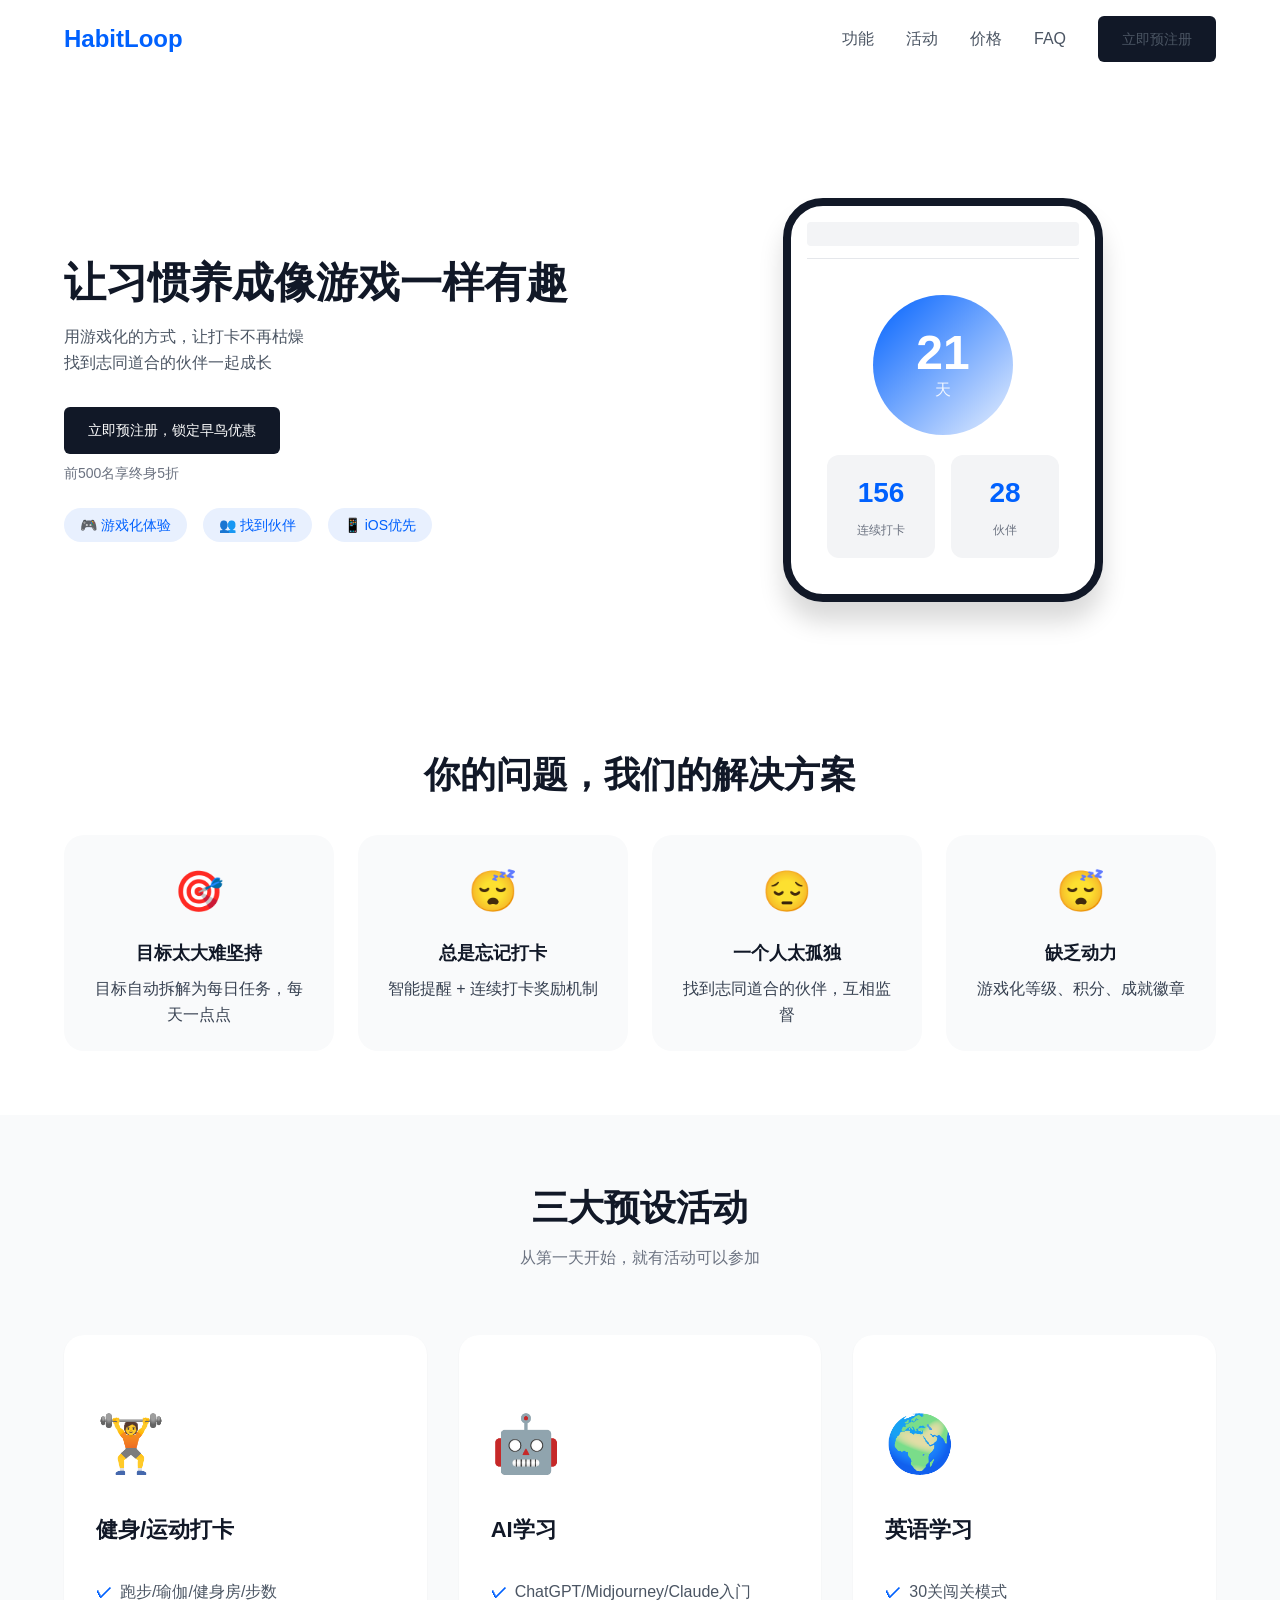
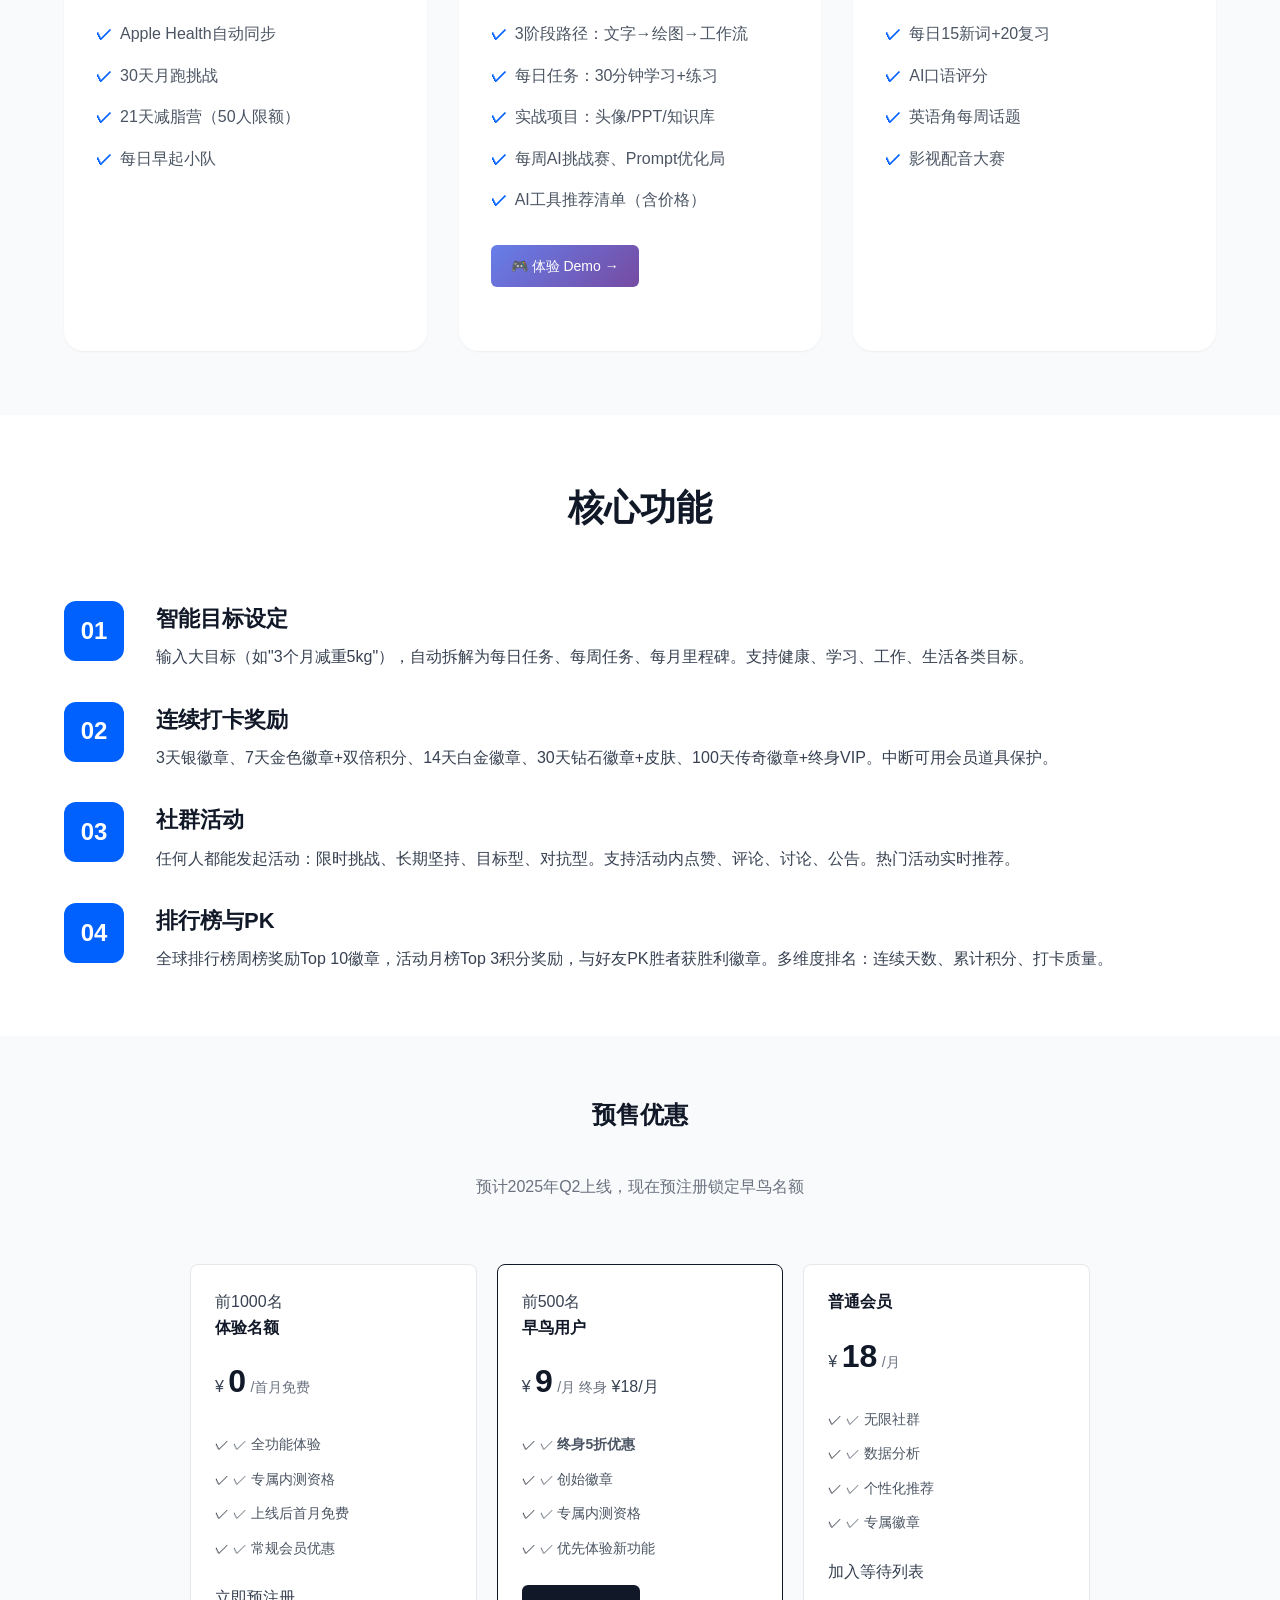
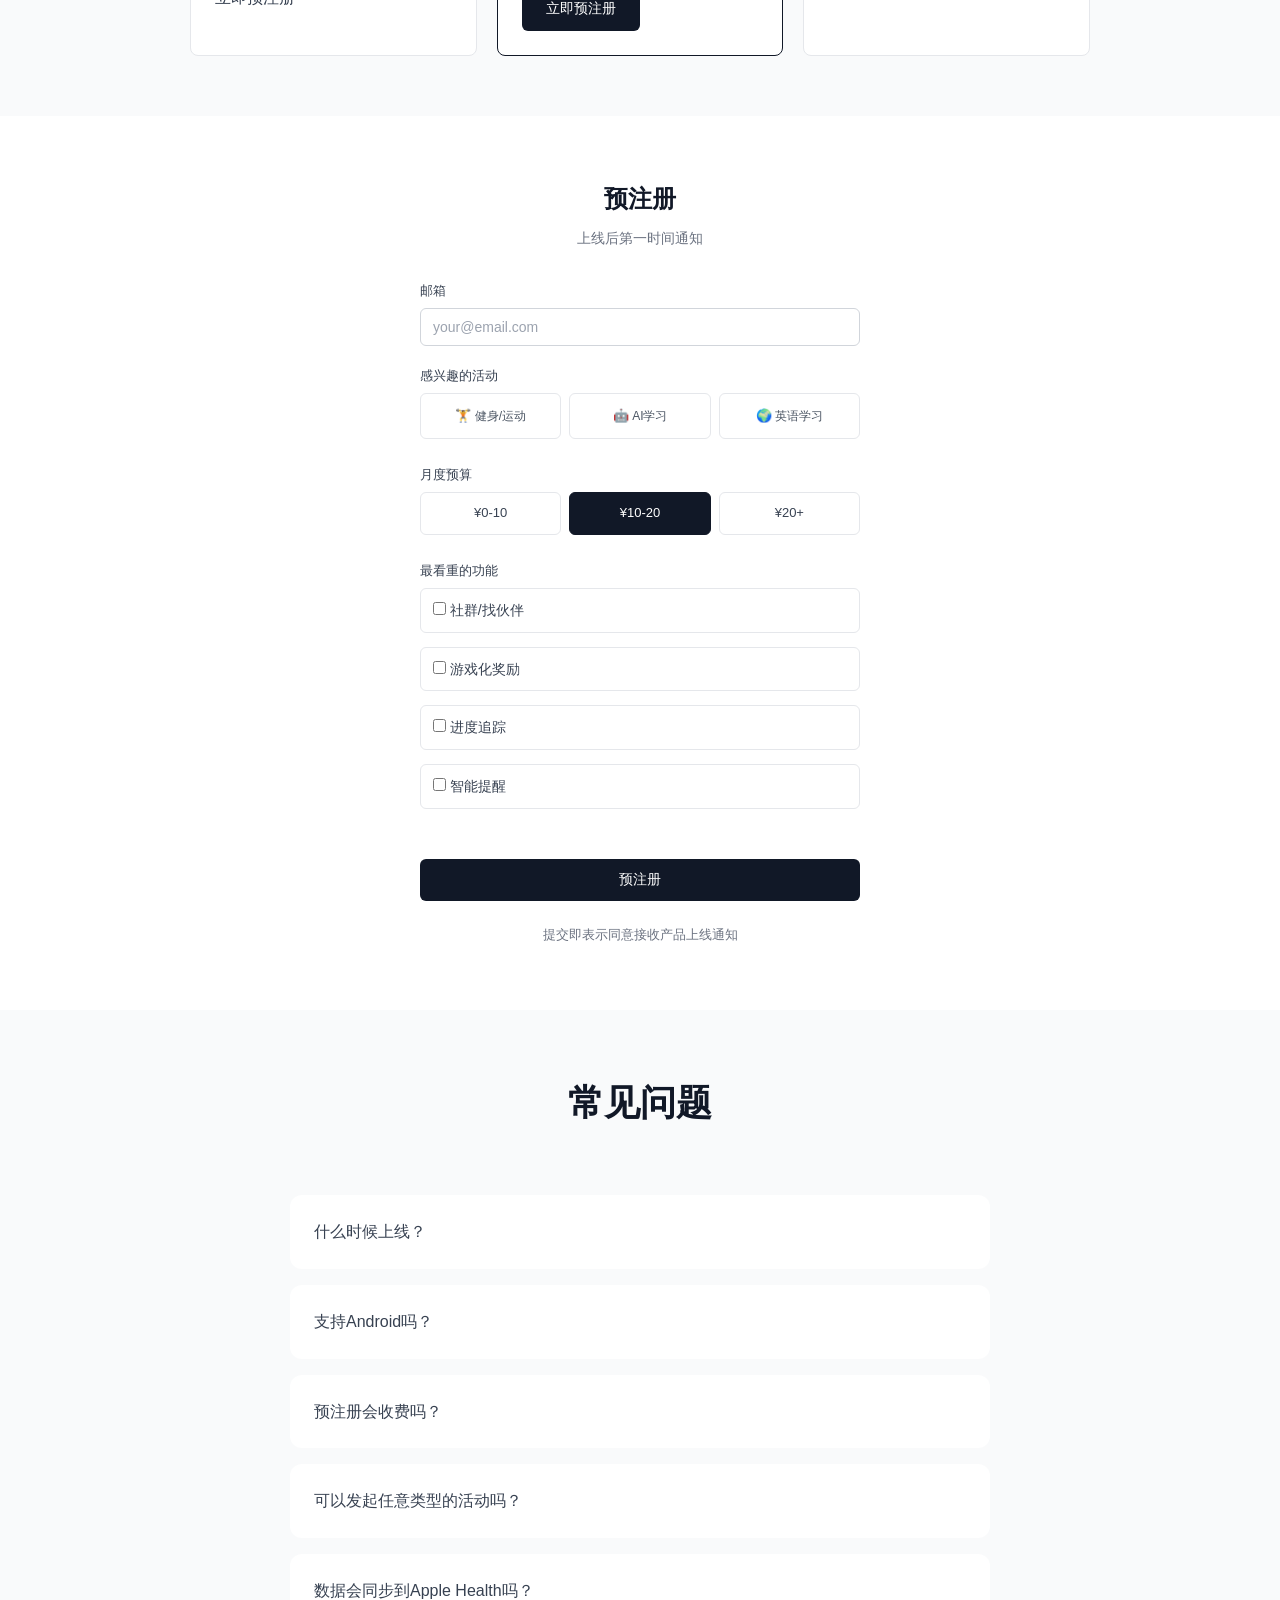
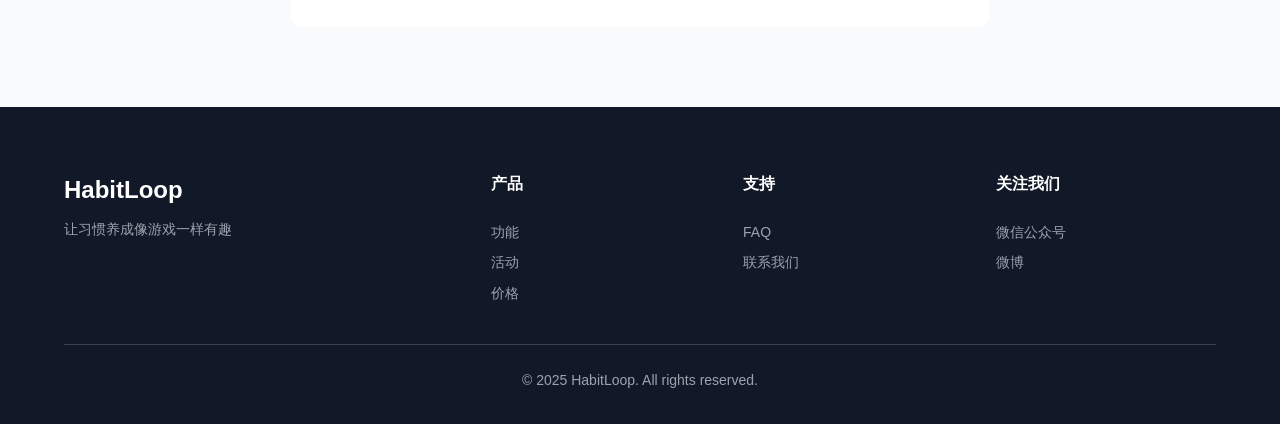
==== commit 7327d336: "Simplify design to minimal style, reduce over-designed elements" ====
--- a/landing-page/index.html
+++ b/landing-page/index.html
@@ -249,128 +249,84 @@
         <div class="container">
             <div class="register-container">
                 <div class="register-header">
-                    <h2>立即预注册</h2>
-                    <p>填写信息，即可锁定早鸟名额</p>
-                    <div class="register-badges">
-                        <span class="register-badge">✓ 完全免费</span>
-                        <span class="register-badge">✓ 早鸟优惠</span>
-                        <span class="register-badge">✓ 上线通知</span>
-                    </div>
+                    <h2>预注册</h2>
+                    <p>上线后第一时间通知</p>
                 </div>
 
                 <form class="register-form" id="preRegisterForm">
                     <div class="form-group">
-                        <label>邮箱地址 *</label>
+                        <label>邮箱</label>
                         <input type="email" id="email" required placeholder="your@email.com">
                     </div>
 
                     <div class="form-group">
-                        <label>感兴趣的活动（可多选）</label>
-                        <div class="activity-selector">
-                            <div class="activity-option">
-                                <input type="checkbox" id="act-fitness" name="activities" value="fitness">
-                                <label for="act-fitness" class="activity-label">
-                                    <span class="activity-icon">🏋️</span>
-                                    <span class="activity-name">健身/运动</span>
-                                </label>
+                        <label>感兴趣的活动</label>
+                        <div class="activity-row">
+                            <label class="activity-item">
+                                <input type="checkbox" name="activities" value="fitness">
+                                <span>🏋️</span>
+                                <span>健身/运动</span>
+                            </label>
+                            <label class="activity-item">
+                                <input type="checkbox" name="activities" value="ai">
+                                <span>🤖</span>
+                                <span>AI学习</span>
+                            </label>
+                            <label class="activity-item">
+                                <input type="checkbox" name="activities" value="english">
+                                <span>🌍</span>
+                                <span>英语学习</span>
+                            </label>
+                        </div>
+                    </div>
+
+                    <div class="form-group">
+                        <label>月度预算</label>
+                        <div class="budget-row">
+                            <div class="budget-item">
+                                <input type="radio" id="budget-1" name="budget" value="0-10">
+                                <label for="budget-1" class="budget-label">¥0-10</label>
                             </div>
-                            <div class="activity-option">
-                                <input type="checkbox" id="act-ai" name="activities" value="ai">
-                                <label for="act-ai" class="activity-label">
-                                    <span class="activity-icon">🤖</span>
-                                    <span class="activity-name">AI学习</span>
-                                </label>
+                            <div class="budget-item">
+                                <input type="radio" id="budget-2" name="budget" value="10-20" checked>
+                                <label for="budget-2" class="budget-label">¥10-20</label>
                             </div>
-                            <div class="activity-option">
-                                <input type="checkbox" id="act-english" name="activities" value="english">
-                                <label for="act-english" class="activity-label">
-                                    <span class="activity-icon">🌍</span>
-                                    <span class="activity-name">英语学习</span>
-                                </label>
+                            <div class="budget-item">
+                                <input type="radio" id="budget-3" name="budget" value="20+">
+                                <label for="budget-3" class="budget-label">¥20+</label>
                             </div>
                         </div>
                     </div>
 
                     <div class="form-group">
-                        <label>月度预算范围</label>
-                        <div class="option-cards">
-                            <div class="option-card">
-                                <input type="radio" id="budget-1" name="budget" value="0-10">
-                                <label for="budget-1" class="option-card-label">
-                                    <div class="option-card-icon">💰</div>
-                                    <div class="option-card-content">
-                                        <div class="option-card-title">¥0 - ¥10 / 月</div>
-                                        <div class="option-card-desc">基础功能体验</div>
-                                    </div>
-                                    <div class="option-card-check"></div>
-                                </label>
-                            </div>
-                            <div class="option-card">
-                                <input type="radio" id="budget-2" name="budget" value="10-20" checked>
-                                <label for="budget-2" class="option-card-label">
-                                    <div class="option-card-icon">💎</div>
-                                    <div class="option-card-content">
-                                        <div class="option-card-title">¥10 - ¥20 / 月</div>
-                                        <div class="option-card-desc">完整功能推荐</div>
-                                    </div>
-                                    <div class="option-card-check"></div>
-                                </label>
-                            </div>
-                            <div class="option-card">
-                                <input type="radio" id="budget-3" name="budget" value="20+">
-                                <label for="budget-3" class="option-card-label">
-                                    <div class="option-card-icon">👑</div>
-                                    <div class="option-card-content">
-                                        <div class="option-card-title">¥20+ / 月</div>
-                                        <div class="option-card-desc">高级功能支持</div>
-                                    </div>
-                                    <div class="option-card-check"></div>
-                                </label>
-                            </div>
+                        <label>最看重的功能</label>
+                        <div class="simple-checkbox-group">
+                            <label class="simple-checkbox">
+                                <input type="checkbox" name="features" value="community">
+                                <span>社群/找伙伴</span>
+                            </label>
+                            <label class="simple-checkbox">
+                                <input type="checkbox" name="features" value="gamification">
+                                <span>游戏化奖励</span>
+                            </label>
+                            <label class="simple-checkbox">
+                                <input type="checkbox" name="features" value="tracking">
+                                <span>进度追踪</span>
+                            </label>
+                            <label class="simple-checkbox">
+                                <input type="checkbox" name="features" value="reminders">
+                                <span>智能提醒</span>
+                            </label>
                         </div>
                     </div>
 
-                    <div class="form-group">
-                        <label>最看重的功能（可多选）</label>
-                        <div class="activity-selector">
-                            <div class="activity-option">
-                                <input type="checkbox" id="feat-community" name="features" value="community">
-                                <label for="feat-community" class="activity-label">
-                                    <span class="activity-icon">👥</span>
-                                    <span class="activity-name">社群/找伙伴</span>
-                                </label>
-                            </div>
-                            <div class="activity-option">
-                                <input type="checkbox" id="feat-gamification" name="features" value="gamification">
-                                <label for="feat-gamification" class="activity-label">
-                                    <span class="activity-icon">🎮</span>
-                                    <span class="activity-name">游戏化奖励</span>
-                                </label>
-                            </div>
-                            <div class="activity-option">
-                                <input type="checkbox" id="feat-tracking" name="features" value="tracking">
-                                <label for="feat-tracking" class="activity-label">
-                                    <span class="activity-icon">📊</span>
-                                    <span class="activity-name">进度追踪</span>
-                                </label>
-                            </div>
-                            <div class="activity-option">
-                                <input type="checkbox" id="feat-reminders" name="features" value="reminders">
-                                <label for="feat-reminders" class="activity-label">
-                                    <span class="activity-icon">🔔</span>
-                                    <span class="activity-name">智能提醒</span>
-                                </label>
-                            </div>
-                        </div>
-                    </div>
-
-                    <button type="submit" class="submit-button">立即预注册，锁定早鸟名额</button>
+                    <button type="submit" class="submit-button">预注册</button>
                     <p class="form-note">提交即表示同意接收产品上线通知</p>
                 </form>
 
                 <div id="successMessage" class="success-message hidden">
-                    <div class="success-icon">🎉</div>
-                    <h3>预注册成功！</h3>
+                    <div class="success-icon">✓</div>
+                    <h3>预注册成功</h3>
                     <p>感谢您的支持，我们会第一时间通知您上线消息。</p>
                 </div>
             </div>
--- a/landing-page/css/style.css
+++ b/landing-page/css/style.css
@@ -87,34 +87,23 @@
     list-style: none;
 }
 
-/* === 按钮样式 === */
-.btn-primary, .btn-block, .btn-large {
-    display: inline-flex;
-    align-items: center;
-    justify-content: center;
-    gap: var(--spacing-xs);
-    padding: 12px 28px;
-    background: var(--primary);
+/* === 按钮样式（极简版） === */
+.btn-primary, .btn-large {
+    display: inline-block;
+    padding: 12px 24px;
+    background: var(--gray-900);
     color: white;
-    border-radius: var(--radius-sm);
+    border-radius: 6px;
     font-weight: 500;
-    font-size: 16px;
-    transition: all 0.3s ease;
+    font-size: 14px;
     border: none;
     cursor: pointer;
-}
-
-.btn-primary:hover, .btn-block:hover, .btn-large:hover {
-    background: var(--primary-dark);
-    transform: translateY(-2px);
-    box-shadow: var(--shadow-lg);
-}
-
-.btn-block {
-    width: 100%;
-}
-
-.btn-large {
+    text-decoration: none;
+}
+
+.btn-primary:hover, .btn-large:hover {
+    background: var(--gray-800);
+}
     padding: 16px 36px;
     font-size: 18px;
     border-radius: var(--radius-md);
@@ -161,28 +150,29 @@
     color: var(--primary);
 }
 
-/* === Hero 区域 === */
+/* === Hero 区域（极简版） === */
 .hero {
-    padding: 160px 0 100px;
-    background: linear-gradient(135deg, #F0F7FF 0%, #FFFFFF 100%);
+    padding: 120px 0 80px;
+    background: white;
 }
 
 .hero .container {
     display: grid;
     grid-template-columns: 1fr 1fr;
-    gap: var(--spacing-xl);
+    gap: 60px;
     align-items: center;
 }
 
 .hero h1 {
-    font-size: 56px;
-    line-height: 1.1;
-    margin-bottom: var(--spacing-md);
+    font-size: 42px;
+    line-height: 1.2;
+    margin-bottom: 16px;
     color: var(--gray-900);
+    font-weight: 600;
 }
 
 .hero-subtitle {
-    font-size: 20px;
+    font-size: 16px;
     color: var(--gray-600);
     margin-bottom: var(--spacing-lg);
 }
@@ -469,137 +459,105 @@
     margin-top: var(--spacing-xl);
 }
 
+/* === 价格计划（极简版） === */
+.pricing {
+    padding: 60px 0;
+    background: var(--gray-50);
+}
+
+.pricing h2 {
+    text-align: center;
+    margin-bottom: 40px;
+    font-size: 24px;
+}
+
+.pricing-grid {
+    display: grid;
+    grid-template-columns: repeat(3, 1fr);
+    gap: 20px;
+    max-width: 900px;
+    margin: 0 auto;
+}
+
 .pricing-card {
     background: white;
-    padding: var(--spacing-xl);
-    border-radius: var(--radius-lg);
-    box-shadow: var(--shadow-md);
-    position: relative;
+    padding: 24px;
+    border-radius: 8px;
+    border: 1px solid var(--gray-200);
 }
 
 .pricing-card.featured {
-    border: 3px solid var(--primary);
-    box-shadow: var(--shadow-xl);
-}
-
-.pricing-badge {
-    position: absolute;
-    top: -12px;
-    left: 50%;
-    transform: translateX(-50%);
-    background: var(--gray-900);
-    color: white;
-    padding: 6px 16px;
-    border-radius: 20px;
-    font-size: 12px;
+    border-color: var(--gray-900);
+}
+
+.pricing-card h3 {
+    font-size: 16px;
+    margin-bottom: 16px;
+    color: var(--gray-900);
+}
+
+.price {
+    margin-bottom: 20px;
+}
+
+.amount {
+    font-size: 32px;
     font-weight: 600;
-}
-
-.pricing-badge.hot {
-    background: var(--accent);
-}
-
-.pricing-card h3 {
-    font-size: 20px;
-    margin-bottom: var(--spacing-md);
-}
-
-.price {
-    margin-bottom: var(--spacing-lg);
-}
-
-.currency {
-    font-size: 24px;
+    color: var(--gray-900);
+}
+
+.period {
+    font-size: 14px;
     color: var(--gray-500);
-    vertical-align: top;
-}
-
-.amount {
-    font-size: 48px;
-    font-weight: 700;
+}
+
+.pricing-card ul {
+    list-style: none;
+    margin-bottom: 20px;
+}
+
+.pricing-card ul li {
+    padding: 6px 0;
+    font-size: 14px;
+    color: var(--gray-600);
+}
+
+.pricing-card ul li::before {
+    content: "✓ ";
     color: var(--gray-900);
 }
 
-.period {
-    color: var(--gray-500);
-    margin-left: 4px;
-}
-
-.original {
-    display: block;
-    font-size: 14px;
-    color: var(--gray-400);
-    text-decoration: line-through;
-    margin-top: 4px;
-}
-
-.pricing-card ul li {
-    padding: 8px 0;
-    color: var(--gray-600);
-}
-
-.pricing-card .btn-block {
-    margin-top: var(--spacing-md);
-}
-
-/* === 预注册表单 === */
+/* === 注册表单样式（极简版） === */
 .register {
     padding: var(--spacing-xl) 0;
-}
-
-/* === 注册表单样式（优化版） === */
-.register {
-    padding: var(--spacing-xxl) 0;
-    background: linear-gradient(180deg, #F9FAFB 0%, #FFFFFF 100%);
+    background: var(--bg-white);
 }
 
 .register-container {
-    max-width: 500px;
+    max-width: 440px;
     margin: 0 auto;
 }
 
 .register-header {
     text-align: center;
-    margin-bottom: var(--spacing-xl);
+    margin-bottom: 32px;
 }
 
 .register-header h2 {
-    font-size: 32px;
-    margin-bottom: var(--spacing-xs);
+    font-size: 24px;
+    font-weight: 600;
+    margin-bottom: 8px;
     color: var(--gray-900);
 }
 
 .register-header p {
     color: var(--gray-500);
-    font-size: 16px;
-}
-
-.register-badges {
-    display: flex;
-    justify-content: center;
-    gap: var(--spacing-sm);
-    margin-top: var(--spacing-md);
-}
-
-.register-badge {
-    display: inline-flex;
-    align-items: center;
-    gap: 6px;
-    padding: 6px 14px;
-    background: #F0FDF4;
-    color: #16A34A;
-    border-radius: 20px;
-    font-size: 13px;
-    font-weight: 500;
+    font-size: 14px;
 }
 
 /* 表单样式 */
 .register-form {
     background: white;
-    padding: var(--spacing-xl);
-    border-radius: 16px;
-    box-shadow: 0 1px 3px rgba(0,0,0,0.08), 0 20px 40px rgba(0,0,0,0.04);
-    border: 1px solid var(--gray-100);
 }
 
 .form-group {
@@ -608,249 +566,196 @@
 
 .form-group label {
     display: block;
-    font-weight: 600;
-    margin-bottom: 8px;
+    font-size: 13px;
+    font-weight: 500;
+    margin-bottom: 6px;
     color: var(--gray-700);
-    font-size: 14px;
 }
 
 .form-group input[type="email"],
 .form-group input[type="text"],
 .form-group select {
     width: 100%;
-    padding: 14px 16px;
+    padding: 10px 12px;
     border: 1px solid var(--gray-300);
-    border-radius: 10px;
-    font-size: 16px;
-    transition: all 0.2s;
-    background: var(--gray-50);
+    border-radius: 6px;
+    font-size: 14px;
+    transition: border-color 0.15s;
+    background: white;
 }
 
 .form-group input:focus,
 .form-group select:focus {
     outline: none;
-    border-color: var(--primary);
-    background: white;
-    box-shadow: 0 0 0 3px rgba(0,97,254,0.1);
+    border-color: var(--gray-900);
 }
 
 .form-group input::placeholder {
     color: var(--gray-400);
 }
 
-/* 选项卡片样式 */
-.option-cards {
-    display: grid;
+/* 简洁的选项样式 */
+.simple-checkbox-group {
+    display: flex;
+    flex-direction: column;
+    gap: 8px;
+}
+
+.simple-checkbox {
+    display: flex;
+    align-items: center;
     gap: 10px;
-}
-
-.option-card {
-    position: relative;
-}
-
-.option-card input {
-    position: absolute;
-    opacity: 0;
-    pointer-events: none;
-}
-
-.option-card-label {
-    display: flex;
-    align-items: center;
-    gap: 12px;
-    padding: 14px 16px;
+    padding: 10px 12px;
+    border: 1px solid var(--gray-200);
+    border-radius: 6px;
+    cursor: pointer;
+    transition: all 0.15s;
+}
+
+.simple-checkbox:hover {
     background: var(--gray-50);
-    border: 2px solid transparent;
-    border-radius: 10px;
-    cursor: pointer;
-    transition: all 0.2s;
-}
-
-.option-card-label:hover {
-    background: white;
-    border-color: var(--gray-200);
-}
-
-.option-card input:checked + .option-card-label {
-    background: #F0F9FF;
-    border-color: var(--primary);
-}
-
-.option-card-icon {
-    width: 40px;
-    height: 40px;
-    display: flex;
-    align-items: center;
-    justify-content: center;
-    background: white;
-    border-radius: 8px;
-    font-size: 20px;
-    flex-shrink: 0;
-}
-
-.option-card-content {
-    flex: 1;
-}
-
-.option-card-title {
-    font-weight: 600;
+}
+
+.simple-checkbox input {
+    margin: 0;
+}
+
+.simple-checkbox span {
+    font-size: 14px;
+    color: var(--gray-700);
+}
+
+.simple-checkbox input:checked + span {
     color: var(--gray-900);
-    font-size: 15px;
-}
-
-.option-card-desc {
-    font-size: 13px;
-    color: var(--gray-500);
-    margin-top: 2px;
-}
-
-.option-card-check {
-    width: 20px;
-    height: 20px;
-    border: 2px solid var(--gray-300);
-    border-radius: 6px;
-    flex-shrink: 0;
-    display: flex;
-    align-items: center;
-    justify-content: center;
-    transition: all 0.2s;
-}
-
-.option-card input:checked + .option-card-label .option-card-check {
-    background: var(--primary);
-    border-color: var(--primary);
-}
-
-.option-card input:checked + .option-card-label .option-card-check::after {
-    content: '✓';
-    color: white;
-    font-size: 12px;
-    font-weight: bold;
-}
-
-/* 活动选择器 */
-.activity-selector {
+}
+
+/* 活动选择 - 横向排列 */
+.activity-row {
     display: grid;
     grid-template-columns: repeat(3, 1fr);
-    gap: 10px;
-}
-
-.activity-option {
-    position: relative;
-}
-
-.activity-option input {
-    position: absolute;
-    opacity: 0;
-    pointer-events: none;
-}
-
-.activity-label {
+    gap: 8px;
+}
+
+.activity-item {
     display: flex;
     flex-direction: column;
     align-items: center;
+    gap: 6px;
+    padding: 12px;
+    border: 1px solid var(--gray-200);
+    border-radius: 6px;
+    cursor: pointer;
+    text-align: center;
+}
+
+.activity-item input {
+    display: none;
+}
+
+.activity-item span:first-child {
+    font-size: 20px;
+}
+
+.activity-item span:last-child {
+    font-size: 12px;
+    color: var(--gray-600);
+}
+
+.activity-item:has(input:checked) {
+    border-color: var(--gray-900);
+    background: var(--gray-50);
+}
+
+.activity-item:has(input:checked) span:last-child {
+    color: var(--gray-900);
+}
+
+/* 预算选择 - 横向排列 */
+.budget-row {
+    display: grid;
+    grid-template-columns: repeat(3, 1fr);
     gap: 8px;
-    padding: 16px 12px;
-    background: var(--gray-50);
-    border: 2px solid transparent;
-    border-radius: 12px;
+}
+
+.budget-item {
+    position: relative;
+}
+
+.budget-item input {
+    display: none;
+}
+
+.budget-label {
+    display: block;
+    padding: 10px;
+    border: 1px solid var(--gray-200);
+    border-radius: 6px;
+    text-align: center;
     cursor: pointer;
-    transition: all 0.2s;
-    text-align: center;
-}
-
-.activity-label:hover {
-    background: white;
-    border-color: var(--gray-200);
-    transform: translateY(-2px);
-}
-
-.activity-option input:checked + .activity-label {
-    background: #F0F9FF;
-    border-color: var(--primary);
-}
-
-.activity-icon {
-    font-size: 28px;
-}
-
-.activity-name {
-    font-weight: 600;
-    font-size: 14px;
-    color: var(--gray-900);
+    font-size: 13px;
+    color: var(--gray-600);
+}
+
+.budget-item input:checked + .budget-label {
+    border-color: var(--gray-900);
+    background: var(--gray-900);
+    color: white;
 }
 
 /* 提交按钮 */
 .submit-button {
     width: 100%;
-    padding: 16px;
-    background: var(--primary);
+    padding: 12px;
+    background: var(--gray-900);
     color: white;
     border: none;
-    border-radius: 12px;
-    font-size: 16px;
-    font-weight: 600;
+    border-radius: 6px;
+    font-size: 14px;
+    font-weight: 500;
     cursor: pointer;
-    transition: all 0.2s;
-    margin-top: 10px;
+    margin-top: 24px;
+    transition: background-color 0.15s;
 }
 
 .submit-button:hover {
-    background: var(--primary-dark);
-    transform: translateY(-1px);
-    box-shadow: 0 4px 12px rgba(0,97,254,0.3);
-}
-
-.submit-button:active {
-    transform: translateY(0);
+    background: var(--gray-800);
 }
 
 .form-note {
     text-align: center;
     color: var(--gray-400);
-    font-size: 13px;
-    margin-top: 16px;
+    font-size: 12px;
+    margin-top: 12px;
 }
 
 /* 成功消息 */
 .success-message {
     text-align: center;
-    padding: 40px;
-    background: white;
-    border-radius: 16px;
-    box-shadow: 0 1px 3px rgba(0,0,0,0.08), 0 20px 40px rgba(0,0,0,0.04);
+    padding: 40px 20px;
 }
 
 .success-icon {
-    font-size: 64px;
-    margin-bottom: 16px;
-    animation: successPop 0.5s ease-out;
-}
-
-@keyframes successPop {
-    0% { transform: scale(0); }
-    50% { transform: scale(1.2); }
-    100% { transform: scale(1); }
+    font-size: 48px;
+    margin-bottom: 12px;
 }
 
 .success-message h3 {
-    font-size: 24px;
-    margin-bottom: 8px;
+    font-size: 18px;
+    font-weight: 600;
+    margin-bottom: 6px;
     color: var(--gray-900);
 }
 
 .success-message p {
+    font-size: 14px;
     color: var(--gray-500);
 }
 
 /* 响应式 */
 @media (max-width: 768px) {
-    .activity-selector {
+    .activity-row,
+    .budget-row {
         grid-template-columns: 1fr;
-    }
-
-    .register-form {
-        padding: var(--spacing-lg);
     }
 }
 }
